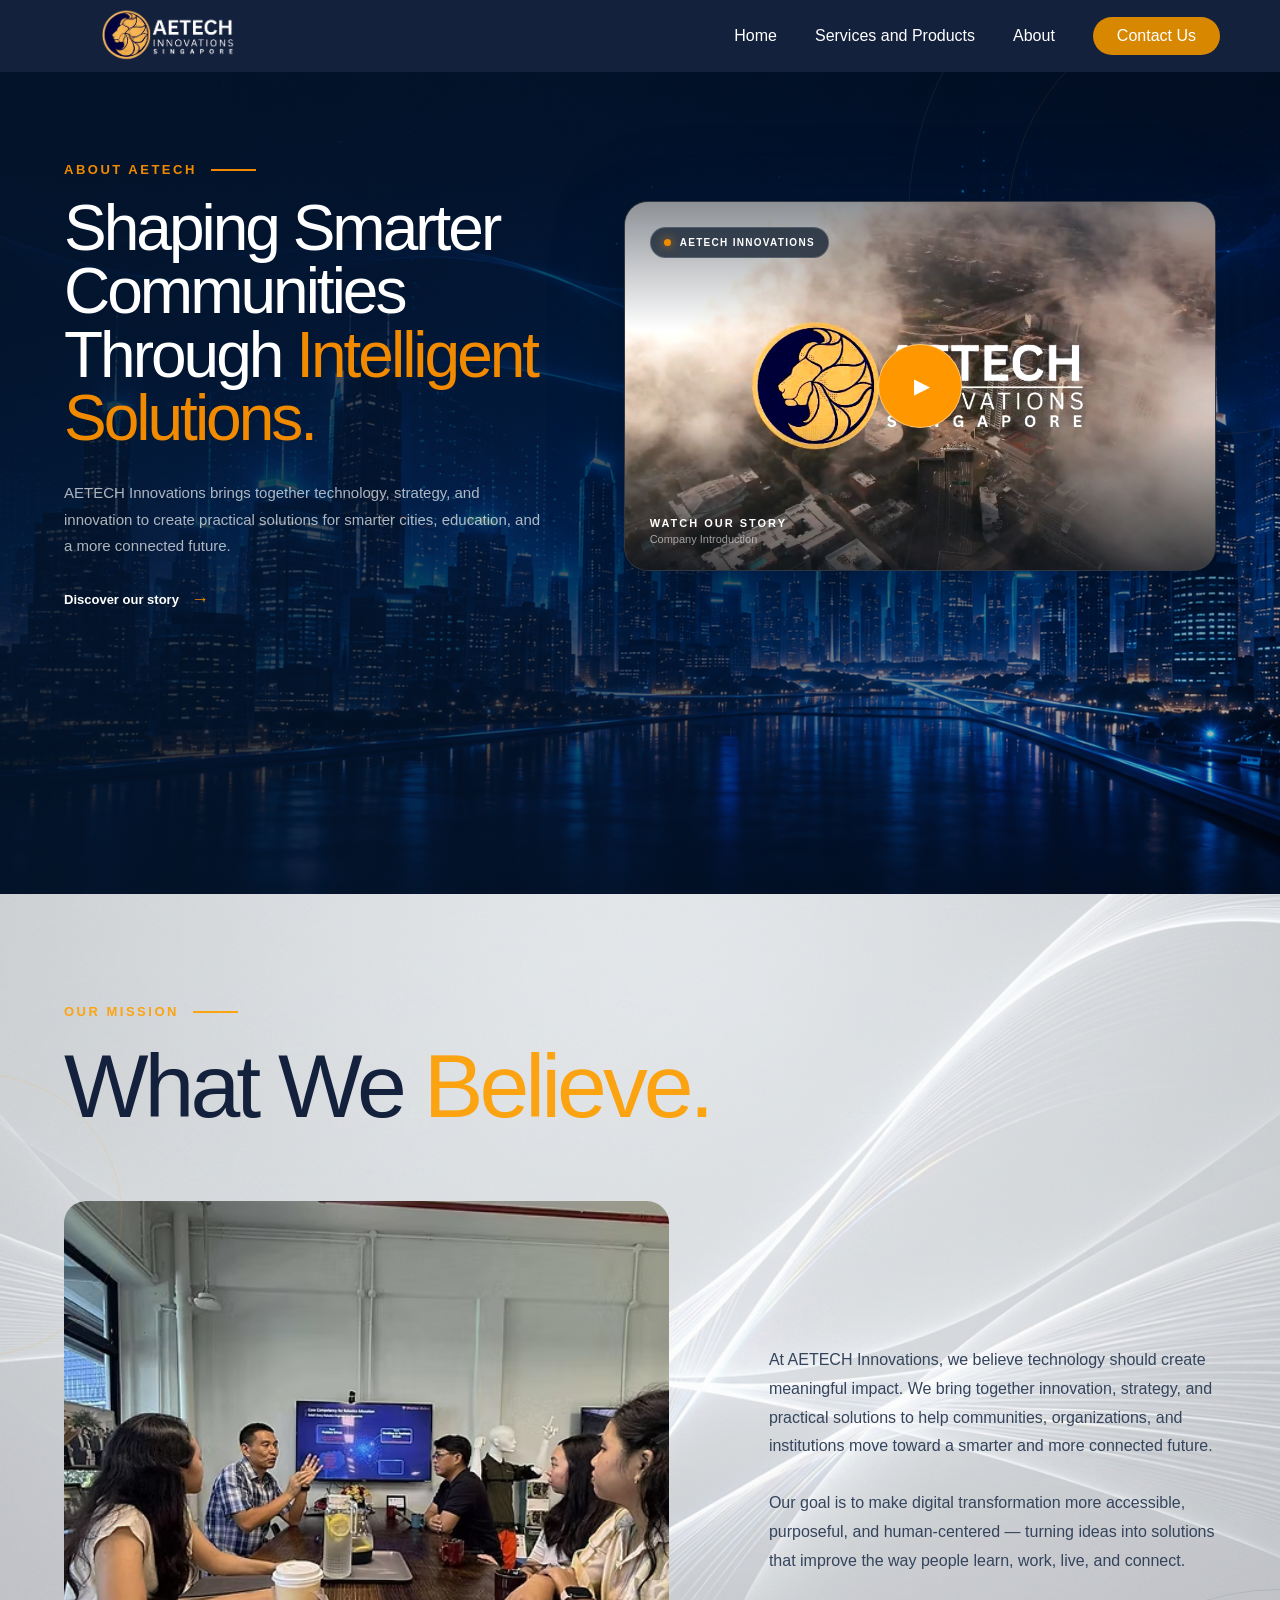
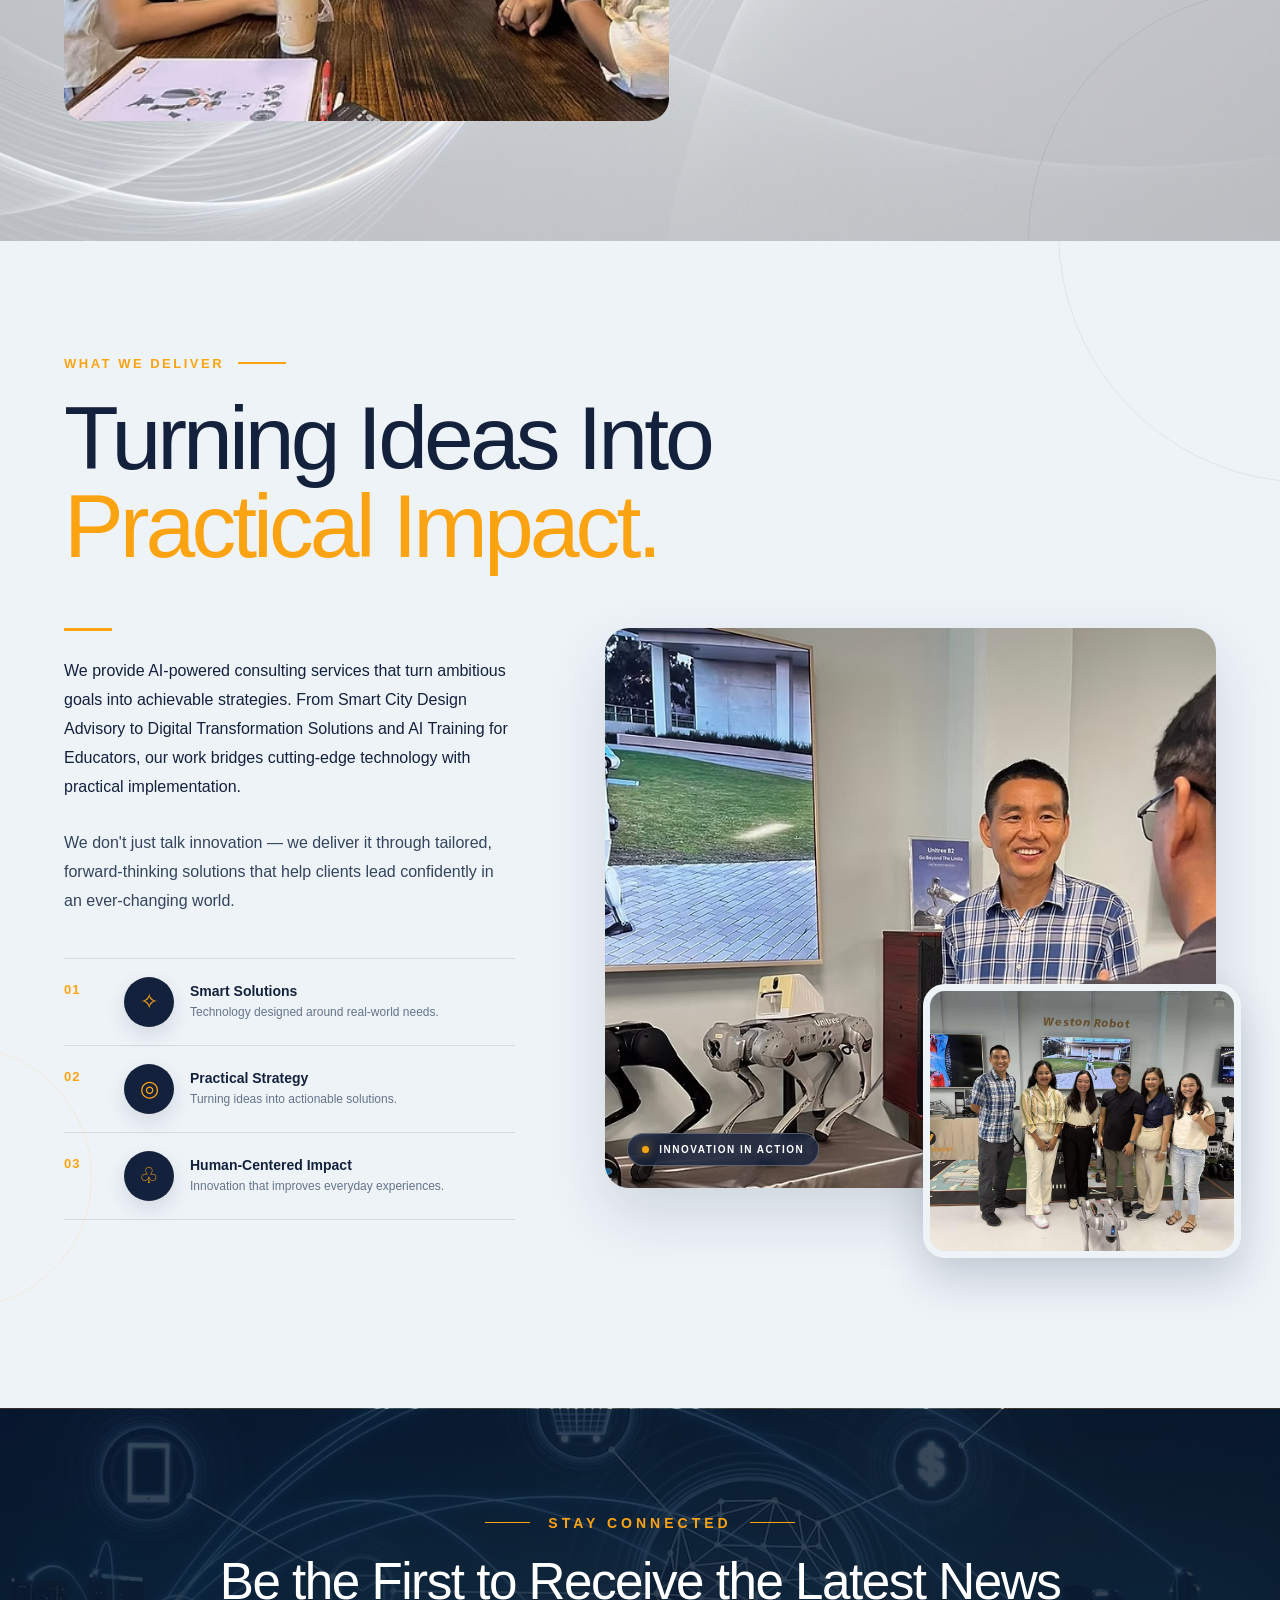
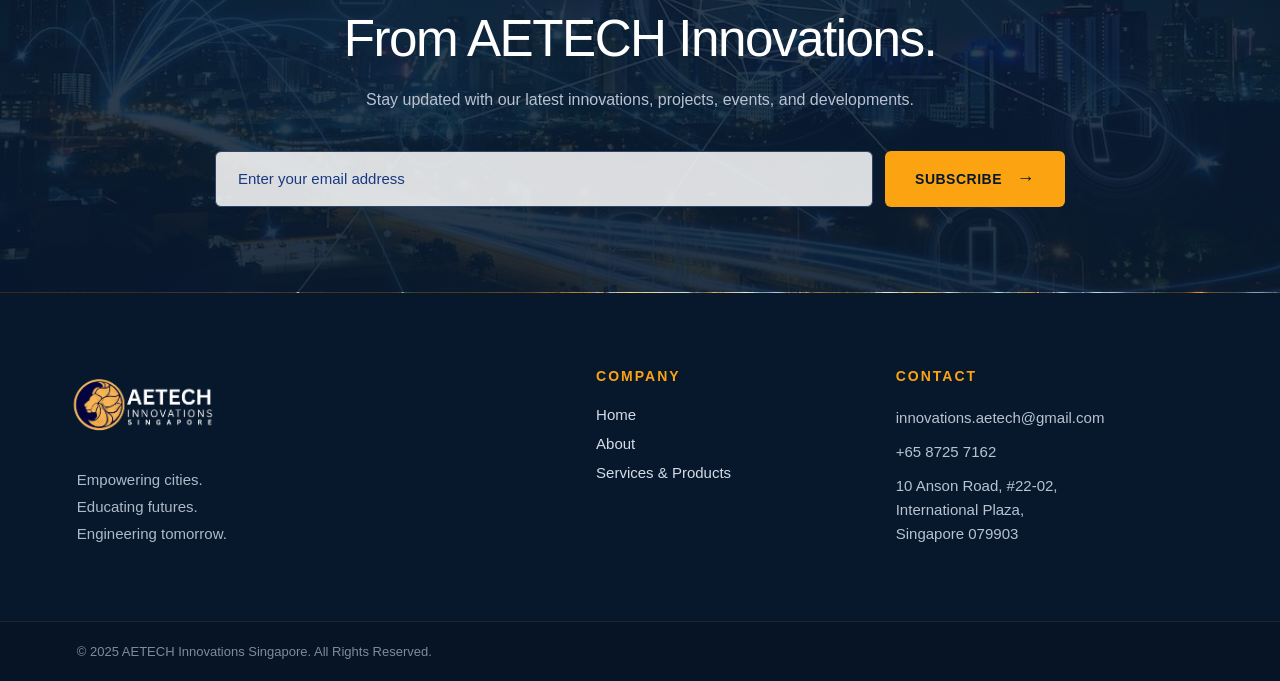
==== pages/about.html @ a575e54c "First commit" ====
<!DOCTYPE html>
<html lang="en">

<head>
    <meta charset="UTF-8">
    <meta name="viewport" content="width=device-width, initial-scale=1.0">

    <title>About | AETECH Innovations Singapore</title>

    <link rel="stylesheet" href="../css/about.css">
</head>

<body>
<!-- =========================================================
         HEADER
    ========================================================== -->

    <header class="site">

        <nav class="nav">

            <!-- LOGO -->
            <a href="../index.html" class="logo">
                <img
                    src="../assets/aetech-logo1.png"
                    alt="AETECH Innovations"
                >
            </a>


            <!-- DESKTOP NAVIGATION -->
            <ul class="nav-links">

                <li>
                    <a href="../index.html">Home</a>
                </li>

                <li>
                    <a href="services-products.html">
                        Services and Products
                    </a>
                </li>

                <li>
                    <a href="about.html">About</a>
                </li>

                <li>
                    <a href="contact.html" class="contact-btn">
                        Contact Us
                    </a>
                </li>

            </ul>


            <!-- MOBILE MENU BUTTON -->
            <button
                class="hamburger"
                type="button"
                aria-label="Open navigation menu"
                aria-expanded="false"
                aria-controls="mobile-menu"
            >
                <span></span>
                <span></span>
                <span></span>
            </button>


            <!-- MOBILE NAVIGATION -->
            <div class="mobile-menu" id="mobile-menu">

                <ul>

                    <li>
                        <a href="../index.html">Home</a>
                    </li>

                    <li>
                        <a href="services-products.html">
                            Services and Products
                        </a>
                    </li>

                    <li>
                        <a href="about.html">About</a>
                    </li>

                    <li>
                        <a
                            href="contact.html"
                            class="mobile-contact-btn"
                        >
                            Contact Us
                        </a>
                    </li>

                </ul>

            </div>

        </nav>

    </header>

    <main>
        <!-- ABOUT HERO -->
        <section class="about-hero">

            <div class="about-hero-container">

                <!-- LEFT: INTRODUCTION -->
                <div class="about-hero-content">

                    <div class="about-hero-label">
                        ABOUT AETECH
                    </div>

                    <h1>
                        Shaping Smarter
                        Communities Through
                        <span>Intelligent Solutions.</span>
                    </h1>

                    <p>
                        AETECH Innovations brings together technology, strategy,
                        and innovation to create practical solutions for smarter
                        cities, education, and a more connected future.
                    </p>

                    <a href="#our-story" class="about-hero-link">
                        Discover our story
                        <span>→</span>
                    </a>

                </div>


                <!-- RIGHT: COMPANY VIDEO -->
                <div class="about-hero-media">

                    <div class="about-video-frame">

                        <video
                            id="aboutCompanyVideo"
                            class="about-company-video"
                            playsinline
                            preload="metadata"
                            poster="../assets/thumbnail.png"
                        >
                            <source
                                src="../assets/aetech-intro.mp4"
                                type="video/mp4"
                            >

                            Your browser does not support the video tag.
                        </video>


                        <!-- VIDEO OVERLAY -->
                        <div class="about-video-overlay">

                            <div class="about-video-tag">
                                <span></span>
                                AETECH INNOVATIONS
                            </div>

                            <button
                                type="button"
                                class="about-video-play"
                                id="aboutVideoPlay"
                                aria-label="Play company introduction video"
                            >
                                <span class="play-icon">▶</span>
                            </button>

                            <div class="about-video-caption">
                                <span>WATCH OUR STORY</span>
                                <small>Company Introduction</small>
                            </div>

                        </div>

                    </div>

                </div>

            </div>

        </section>

        <!-- =====================================================
            OUR MISSION
        ====================================================== -->

        <section class="about-mission" id="our-story">

            <div class="about-mission-container">

                <!-- SECTION LABEL -->
                <div class="about-mission-label">
                    OUR MISSION
                    <span></span>
                </div>

                <!-- MAIN TITLE -->
                <h2>
                    What We
                    <span>Believe.</span>
                </h2>

                <!-- CONTENT -->
                <div class="about-mission-content">

                    <!-- LEFT: IMAGE -->
                    <div class="about-mission-image">
                        <img
                            src="../assets/about-mission.avif"
                            alt="AETECH Innovations team working together"
                        >
                    </div>

                    <!-- RIGHT: TEXT -->
                    <div class="about-mission-text">

                        <p>
                            At AETECH Innovations, we believe technology should
                            create meaningful impact. We bring together innovation,
                            strategy, and practical solutions to help communities,
                            organizations, and institutions move toward a smarter
                            and more connected future.
                        </p>

                        <p>
                            Our goal is to make digital transformation more
                            accessible, purposeful, and human-centered — turning
                            ideas into solutions that improve the way people learn,
                            work, live, and connect.
                        </p>
                    </div>
                </div>
            </div>
        </section>

        <!-- =====================================================
            WHAT WE DELIVER
        ====================================================== -->

        <section class="about-deliver" id="what-we-deliver">

            <div class="about-deliver-container">

                <!-- SECTION LABEL -->
                <div class="about-deliver-label">
                    WHAT WE DELIVER
                    <span></span>
                </div>


                <!-- MAIN TITLE -->
                <h2>
                    Turning Ideas Into
                    <span>Practical Impact.</span>
                </h2>


                <!-- CONTENT -->
                <div class="about-deliver-content">

                    <!-- =========================================
                        LEFT: TEXT
                    ========================================== -->

                    <div class="about-deliver-text">

                        <div class="about-deliver-accent"></div>

                        <p class="about-deliver-intro">
                            We provide AI-powered consulting services that turn
                            ambitious goals into achievable strategies. From Smart
                            City Design Advisory to Digital Transformation Solutions
                            and AI Training for Educators, our work bridges
                            cutting-edge technology with practical implementation.
                        </p>

                        <p>
                            We don't just talk innovation — we deliver it through
                            tailored, forward-thinking solutions that help clients
                            lead confidently in an ever-changing world.
                        </p>


                        <!-- =====================================
                            HIGHLIGHTS
                        ====================================== -->

                        <div class="about-deliver-highlights">

                            <!-- 01 -->
                            <div class="deliver-highlight">

                                <span class="deliver-number">01</span>

                                <div class="deliver-highlight-content">

                                    <div class="deliver-icon">
                                        <span>✧</span>
                                    </div>

                                    <div>
                                        <strong>Smart Solutions</strong>

                                        <small>
                                            Technology designed around
                                            real-world needs.
                                        </small>
                                    </div>

                                </div>

                            </div>


                            <!-- 02 -->
                            <div class="deliver-highlight">

                                <span class="deliver-number">02</span>

                                <div class="deliver-highlight-content">

                                    <div class="deliver-icon">
                                        <span>◎</span>
                                    </div>

                                    <div>
                                        <strong>Practical Strategy</strong>

                                        <small>
                                            Turning ideas into
                                            actionable solutions.
                                        </small>
                                    </div>

                                </div>

                            </div>


                            <!-- 03 -->
                            <div class="deliver-highlight">

                                <span class="deliver-number">03</span>

                                <div class="deliver-highlight-content">

                                    <div class="deliver-icon">
                                        <span>♧</span>
                                    </div>

                                    <div>
                                        <strong>Human-Centered Impact</strong>

                                        <small>
                                            Innovation that improves
                                            everyday experiences.
                                        </small>
                                    </div>

                                </div>

                            </div>

                        </div>

                    </div>


                    <!-- =========================================
                        RIGHT: TWO-IMAGE COMPOSITION
                    ========================================== -->

                    <div class="about-deliver-visual">

                        <!-- MAIN IMAGE -->
                        <div class="about-deliver-image-main">

                            <img
                                src="../assets/about-deliver.avif"
                                alt="AETECH Innovations demonstrating robotics and technology"
                            >

                            <div class="about-deliver-image-label">
                                <span></span>
                                INNOVATION IN ACTION
                            </div>

                        </div>


                        <!-- FLOATING TEAM IMAGE -->
                        <div class="about-deliver-image-secondary">

                            <img
                                src="../assets/about-team.avif"
                                alt="AETECH Innovations team with Weston Robot"
                            >
                        </div>

                    </div>

                </div>

            </div>

        </section>
    </main>
    
    <!-- FOOTER-->
    <footer class="site-footer">

        <!-- NEWSLETTER -->
        <div class="footer-newsletter">

            <div class="footer-newsletter-inner">

                <span class="footer-label">
                    STAY CONNECTED
                </span>

                <h2>
                    Be the First to Receive the Latest News From
                    AETECH Innovations.
                </h2>

                <p>
                    Stay updated with our latest innovations, projects,
                    events, and developments.
                </p>

                <form class="newsletter-form">

                    <input
                        type="email"
                        placeholder="Enter your email address"
                        aria-label="Email address"
                        required
                    >

                    <button type="submit">
                        SUBSCRIBE
                        <span>→</span>
                    </button>

                </form>

            </div>

        </div>


        <!-- FOOTER MAIN -->
        <div class="footer-main">

            <div class="footer-grid">

                <!-- BRAND -->
                <div class="footer-brand">

                    <a href="index.html" class="footer-logo">

                        <img
                            src="../assets/aetech-logo1.png"
                            alt="AETECH Innovations Singapore"
                        >

                    </a>

                    <p>
                        Empowering cities.<br>
                        Educating futures.<br>
                        Engineering tomorrow.
                    </p>

                </div>


                <!-- COMPANY -->
                <div class="footer-column">

                    <h3>COMPANY</h3>

                    <a href="index.html">
                        Home
                    </a>

                    <a href="about.html">
                        About
                    </a>

                    <a href="services-products.html">
                        Services &amp; Products
                    </a>

                </div>


                <!-- CONTACT -->
                <div class="footer-column">

                    <h3>CONTACT</h3>

                    <p>
                        innovations.aetech@gmail.com
                    </p>

                    <p>
                        +65 8725 7162
                    </p>

                    <p>
                        10 Anson Road, #22-02,<br>
                        International Plaza,<br>
                        Singapore 079903
                    </p>

                </div>

            </div>

        </div>


        <!-- COPYRIGHT -->
        <div class="footer-bottom">

            <p>
                © 2025 AETECH Innovations Singapore.
                All Rights Reserved.
            </p>

        </div>

    </footer>
    <script src="../js/about.js"></script>
</body>

</html>
---- css/about.css ----
/* =========================================================
   GLOBAL RESET
========================================================= */

* {
    margin: 0;
    padding: 0;
    box-sizing: border-box;
}

html {
    scroll-behavior: smooth;
}

body {
    font-family: Arial, Helvetica, sans-serif;
    background-color: #061426;
    color: #ffffff;
}


/* =========================================================
   HEADER
========================================================= */

.site {
    position: relative;
    width: 100%;
    background-color: #14213D;
    padding: 0 60px;
    z-index: 1000;
}

.nav {
    position: relative;
    width: 100%;
    min-height: 72px;

    display: flex;
    align-items: center;
    justify-content: space-between;
}


/* =========================================================
   LOGO
========================================================= */

.logo {
    display: flex;
    align-items: center;
    flex-shrink: 0;

    text-decoration: none;
}

.logo img {
    display: block;
    width: auto;
    height: 72px;
}


/* =========================================================
   DESKTOP NAVIGATION
========================================================= */

.nav-links {
    display: flex;
    align-items: center;
    gap: 38px;

    margin: 0;
    padding: 0;

    list-style: none;
}

.nav-links li {
    display: flex;
    align-items: center;
}

.nav-links a {
    position: relative;

    color: #ffffff;
    text-decoration: none;

    font-size: 16px;
    font-weight: 400;

    transition:
        color 0.3s ease,
        opacity 0.3s ease;
}

.nav-links a:not(.contact-btn):hover {
    color: #FCA311;
}


/* =========================================================
   CONTACT BUTTON
========================================================= */

.contact-btn {
    display: inline-flex;
    align-items: center;
    justify-content: center;

    min-width: 110px;
    padding: 10px 24px;

    background-color: #D78800;
    color: #ffffff !important;

    border-radius: 25px;

    font-weight: 500 !important;

    transition:
        background-color 0.3s ease,
        transform 0.3s ease;
}

.contact-btn:hover {
    background-color: #FFA200;
    transform: translateY(-1px);
}


/* =========================================================
   HAMBURGER
========================================================= */

.hamburger {
    display: none;

    position: relative;

    width: 44px;
    height: 44px;

    margin: 0;
    padding: 0;

    border: none;
    background: transparent;

    cursor: pointer;
    flex-shrink: 0;

    z-index: 1100;
}

.hamburger span {
    position: absolute;

    left: 9px;

    width: 26px;
    height: 2px;

    border-radius: 2px;
    background-color: #ffffff;

    transition:
        transform 0.3s ease,
        opacity 0.3s ease,
        top 0.3s ease;
}

.hamburger span:nth-child(1) {
    top: 13px;
}

.hamburger span:nth-child(2) {
    top: 21px;
}

.hamburger span:nth-child(3) {
    top: 29px;
}


/* =========================================================
   HAMBURGER ACTIVE
========================================================= */

.hamburger.active span:nth-child(1) {
    top: 21px;
    transform: rotate(45deg);
}

.hamburger.active span:nth-child(2) {
    opacity: 0;
}

.hamburger.active span:nth-child(3) {
    top: 21px;
    transform: rotate(-45deg);
}


/* =========================================================
   MOBILE MENU
========================================================= */

.mobile-menu {
    display: none;

    position: absolute;
    top: 100%;
    left: 0;
    right: 0;

    width: 100%;

    background-color: #14213D;

    border-top: 1px solid rgba(255, 255, 255, 0.08);

    box-shadow:
        0 15px 30px rgba(0, 0, 0, 0.25);

    z-index: 1000;
}

.mobile-menu.open {
    display: block;
}

.mobile-menu ul {
    width: 100%;

    margin: 0;
    padding: 10px 7% 22px;

    list-style: none;
}

.mobile-menu li {
    width: 100%;

    border-bottom:
        1px solid rgba(255, 255, 255, 0.08);
}

.mobile-menu li:last-child {
    border-bottom: none;
}

.mobile-menu a {
    display: block;
    width: 100%;

    padding: 16px 4px;

    color: #ffffff;
    text-decoration: none;

    font-size: 15px;
}

.mobile-menu a:hover {
    color: #FCA311;
}


/* =========================================================
   MOBILE CONTACT BUTTON
========================================================= */

.mobile-contact-btn {
    margin-top: 14px;
    padding: 13px 20px !important;

    border-radius: 25px;

    background-color: #D78800;

    text-align: center;
    color: #ffffff !important;
}

.mobile-contact-btn:hover {
    background-color: #FFA200;
    color: #ffffff !important;
}


/* =========================================================
   ABOUT HERO
========================================================= */

.about-hero {
    position: relative;

    width: 100%;
    min-height: calc(100vh - 78px);

    background:
        linear-gradient(
            90deg,
            rgba(3, 20, 42, 0.877) 0%,
            rgba(3, 20, 42, 0.711) 45%,
            rgba(3, 20, 42, 0.28) 100%
        ),
        url("../assets/bg5.png") center center / cover no-repeat;

    overflow: hidden;
}


/* =========================================================
   SUBTLE TECHNOLOGY CIRCLES
========================================================= */

.about-hero::before {
    content: "";

    position: absolute;

    width: 650px;
    height: 650px;

    right: -280px;
    top: -180px;

    border: 1px solid rgba(255, 255, 255, 0.06);
    border-radius: 50%;
}

.about-hero::after {
    content: "";

    position: absolute;

    width: 430px;
    height: 430px;

    right: -160px;
    top: -70px;

    border: 1px solid rgba(242, 138, 0, 0.10);
    border-radius: 50%;
}


/* =========================================================
   HERO CONTAINER
========================================================= */

.about-hero-container {
    position: relative;
    z-index: 2;

    width: min(1380px, 90%);

    margin: 0 auto;

    display: grid;
    grid-template-columns: 0.9fr 1.1fr;

    align-items: center;

    gap: 75px;

    padding: 90px 0;
}


/* =========================================================
   HERO CONTENT
========================================================= */

.about-hero-content {
    max-width: 650px;
}


/* =========================================================
   HERO LABEL
========================================================= */

.about-hero-label {
    display: flex;
    align-items: center;
    gap: 14px;

    margin-bottom: 20px;

    color: #F28A00;

    font-size: 13px;
    font-weight: 700;

    letter-spacing: 2.5px;
}

.about-hero-label::after {
    content: "";

    width: 45px;
    height: 2px;

    background-color: #F28A00;
}


/* =========================================================
   HERO TITLE
========================================================= */

.about-hero h1 {
    margin: 0 0 30px;

    color: #ffffff;

    font-size: clamp(48px, 5vw, 78px);
    line-height: 0.99;

    font-weight: 300;

    letter-spacing: -3px;
}

.about-hero h1 span {
    color: #F28A00;
    font-weight: 500;
}


/* =========================================================
   HERO DESCRIPTION
========================================================= */

.about-hero-content p {
    max-width: 570px;

    margin: 0 0 30px;

    color: rgba(255, 255, 255, 0.68);

    font-size: 15px;
    line-height: 1.75;
}


/* =========================================================
   HERO LINK
========================================================= */

.about-hero-link {
    display: inline-flex;
    align-items: center;
    gap: 12px;

    color: #ffffff;

    text-decoration: none;

    font-size: 13px;
    font-weight: 700;

    transition: color 0.25s ease;
}

.about-hero-link span {
    color: #F28A00;

    font-size: 18px;

    transition: transform 0.25s ease;
}

.about-hero-link:hover {
    color: #F28A00;
}

.about-hero-link:hover span {
    transform: translateX(5px);
}


/* =========================================================
   VIDEO
========================================================= */

.about-hero-media {
    position: relative;
    width: 100%;
}

.about-video-frame {
    position: relative;

    width: 100%;

    aspect-ratio: 16 / 10;

    overflow: hidden;

    border: 1px solid rgba(255, 255, 255, 0.18);
    border-radius: 24px;

    background-color: #020B16;

    box-shadow:
        0 30px 70px rgba(0, 0, 0, 0.35),
        0 0 80px rgba(4, 45, 90, 0.18);
}

.about-company-video {
    display: block;

    width: 100%;
    height: 100%;

    object-fit: cover;

    background-color: #020B16;
}


/* =========================================================
   VIDEO OVERLAY
========================================================= */

.about-video-overlay {
    position: absolute;
    inset: 0;

    display: flex;
    flex-direction: column;

    justify-content: space-between;

    padding: 25px;

    background:
        linear-gradient(
            to bottom,
            rgba(2, 11, 22, 0.45),
            transparent 35%,
            transparent 60%,
            rgba(2, 11, 22, 0.65)
        );

    pointer-events: none;
}


/* =========================================================
   VIDEO TAG
========================================================= */

.about-video-tag {
    align-self: flex-start;

    display: inline-flex;
    align-items: center;
    gap: 9px;

    padding: 9px 13px;

    border: 1px solid rgba(255, 255, 255, 0.16);
    border-radius: 30px;

    background: rgba(6, 20, 38, 0.72);

    backdrop-filter: blur(8px);

    color: #ffffff;

    font-size: 10px;
    font-weight: 700;

    letter-spacing: 1.3px;
}

.about-video-tag span {
    width: 7px;
    height: 7px;

    border-radius: 50%;

    background-color: #F28A00;

    box-shadow:
        0 0 10px rgba(242, 138, 0, 0.8);
}


/* =========================================================
   PLAY BUTTON
========================================================= */

.about-video-play {
    pointer-events: auto;

    position: absolute;

    top: 50%;
    left: 50%;

    transform: translate(-50%, -50%);

    width: 84px;
    height: 84px;

    display: flex;
    align-items: center;
    justify-content: center;

    border: 1px solid rgba(255, 255, 255, 0.45);
    border-radius: 50%;

    background-color: #FF9800;
    color: #ffffff;

    cursor: pointer;

    transition:
        transform 0.25s ease,
        background-color 0.25s ease;
}

.about-video-play:hover {
    background-color: #FFAD2F;

    transform:
        translate(-50%, -50%)
        scale(1.06);
}

.play-icon {
    margin-left: 4px;
    font-size: 21px;
}


/* =========================================================
   VIDEO CAPTION
========================================================= */

.about-video-caption {
    align-self: flex-start;

    display: flex;
    flex-direction: column;

    gap: 4px;
}

.about-video-caption span {
    color: #ffffff;

    font-size: 11px;
    font-weight: 700;

    letter-spacing: 2px;
}

.about-video-caption small {
    color: rgba(255, 255, 255, 0.58);

    font-size: 11px;
}


/* =========================================================
   VIDEO PLAYING STATE
========================================================= */

.about-video-frame.is-playing .about-video-overlay {
    background: transparent;
}

.about-video-frame.is-playing .about-video-play {
    opacity: 0;

    transition: opacity 0.3s ease;
}

.about-video-frame.is-playing:hover .about-video-play {
    opacity: 1;
}


/* =========================================================
   OUR MISSION
========================================================= */

.about-mission {
    position: relative;

    width: 100%;

    background:
        linear-gradient(
            rgba(245, 247, 250, 0.15),
            rgba(245, 247, 250, 0.15)
        ),
        url("../assets/bg7.jpg") center / cover no-repeat;

    color: #14213D;

    overflow: hidden;
}


/* =========================================================
   MISSION CONTAINER
========================================================= */

.about-mission-container {
    width: min(1380px, 90%);

    margin: 0 auto;

    padding: 110px 0 120px;
}


/* =========================================================
   MISSION LABEL
========================================================= */

.about-mission-label {
    display: flex;
    align-items: center;
    gap: 14px;

    margin-bottom: 24px;

    color: #FCA311;

    font-size: 13px;
    font-weight: 700;

    letter-spacing: 2.5px;
}

.about-mission-label span {
    display: block;

    width: 45px;
    height: 2px;

    background-color: #FCA311;
}


/* =========================================================
   MISSION TITLE
========================================================= */

.about-mission h2 {
    max-width: 850px;

    margin: 0 0 70px;

    color: #14213D;

    font-size: clamp(55px, 7vw, 92px);
    line-height: 0.98;

    font-weight: 300;

    letter-spacing: -4px;
}

.about-mission h2 span {
    color: #FCA311;
    font-weight: 500;
}


/* =========================================================
   MISSION CONTENT
========================================================= */

.about-mission-content {
    display: grid;

    grid-template-columns: 1.15fr 0.85fr;

    align-items: center;

    gap: 100px;
}


/* =========================================================
   MISSION IMAGE
========================================================= */

.about-mission-image {
    width: 100%;

    overflow: hidden;

    border-radius: 22px;

    background-color: #E8EDF2;
}

.about-mission-image img {
    display: block;

    width: 100%;
    height: 520px;

    object-fit: cover;

    transition: transform 0.6s ease;
}

.about-mission-image:hover img {
    transform: scale(1.03);
}


/* =========================================================
   MISSION TEXT
========================================================= */

.about-mission-text {
    max-width: 540px;
}

.about-mission-text p {
    margin: 0 0 28px;

    color: #34445C;

    font-size: 16px;
    line-height: 1.8;
}

.about-mission-text p:last-child {
    margin-bottom: 0;
}


/* =========================================================
   MISSION DECORATIVE CIRCLES
========================================================= */

.about-mission::before {
    content: "";

    position: absolute;

    width: 500px;
    height: 500px;

    right: -250px;
    bottom: -250px;

    border: 1px solid rgba(20, 33, 61, 0.08);
    border-radius: 50%;

    pointer-events: none;
}

.about-mission::after {
    content: "";

    position: absolute;

    width: 280px;
    height: 280px;

    left: -160px;
    top: 180px;

    border: 1px solid rgba(252, 163, 17, 0.15);
    border-radius: 50%;

    pointer-events: none;
}


/* =========================================================
   WHAT WE DELIVER
========================================================= */

.about-deliver {
    position: relative;

    width: 100%;

    background-color: #EEF3F8;
    color: #14213D;

    overflow: hidden;
}


/* =========================================================
   DELIVER CONTAINER
========================================================= */

.about-deliver-container {
    position: relative;
    z-index: 2;

    width: min(1380px, 90%);

    margin: 0 auto;

    padding: 115px 0 150px;
}


/* =========================================================
   DELIVER LABEL
========================================================= */

.about-deliver-label {
    display: flex;
    align-items: center;
    gap: 14px;

    margin-bottom: 24px;

    color: #FCA311;

    font-size: 13px;
    font-weight: 700;

    letter-spacing: 2.5px;
}

.about-deliver-label span {
    display: block;

    width: 48px;
    height: 2px;

    background-color: #FCA311;
}


/* =========================================================
   DELIVER TITLE
========================================================= */

.about-deliver h2 {
    max-width: 950px;

    margin: 0 0 58px;

    color: #14213D;

    font-size: clamp(58px, 7vw, 94px);
    line-height: 0.98;

    font-weight: 300;

    letter-spacing: -4px;
}

.about-deliver h2 span {
    display: inline;

    color: #FCA311;
    font-weight: 500;
}


/* =========================================================
   DELIVER CONTENT
========================================================= */

.about-deliver-content {
    display: grid;

    grid-template-columns: 0.85fr 1.15fr;

    align-items: start;

    gap: 90px;
}


/* =========================================================
   DELIVER TEXT
========================================================= */

.about-deliver-text {
    max-width: 550px;
}


/* =========================================================
   DELIVER ACCENT
========================================================= */

.about-deliver-accent {
    width: 48px;
    height: 3px;

    margin-bottom: 26px;

    background-color: #FCA311;
}


/* =========================================================
   DELIVER PARAGRAPHS
========================================================= */

.about-deliver-text p {
    margin: 0 0 28px;

    color: #34445C;

    font-size: 16px;
    line-height: 1.8;
}

.about-deliver-intro {
    color: #14213D !important;
    font-weight: 500;
}

.about-deliver-text p:last-of-type {
    margin-bottom: 42px;
}


/* =========================================================
   DELIVER HIGHLIGHTS
========================================================= */

.about-deliver-highlights {
    display: flex;
    flex-direction: column;

    width: 100%;
}

.deliver-highlight {
    display: grid;

    grid-template-columns: 45px 1fr;

    gap: 15px;

    padding: 18px 0;

    border-top:
        1px solid rgba(20, 33, 61, 0.12);
}

.deliver-highlight:last-child {
    border-bottom:
        1px solid rgba(20, 33, 61, 0.12);
}


/* =========================================================
   DELIVER NUMBER
========================================================= */

.deliver-number {
    padding-top: 5px;

    color: #FCA311;

    font-size: 13px;
    font-weight: 700;

    letter-spacing: 1px;
}


/* =========================================================
   HIGHLIGHT CONTENT
========================================================= */

.deliver-highlight-content {
    display: flex;
    align-items: center;

    gap: 16px;
}


/* =========================================================
   DELIVER ICON
========================================================= */

.deliver-icon {
    flex-shrink: 0;

    width: 50px;
    height: 50px;

    display: flex;
    align-items: center;
    justify-content: center;

    border-radius: 50%;

    background-color: #14213D;
    color: #ffffff;

    font-size: 22px;

    box-shadow:
        0 8px 20px rgba(20, 33, 61, 0.12);
}

.deliver-icon span {
    color: #FCA311;
}


/* =========================================================
   HIGHLIGHT TITLE
========================================================= */

.deliver-highlight strong {
    display: block;

    margin-bottom: 4px;

    color: #14213D;

    font-size: 14px;
    font-weight: 700;
}


/* =========================================================
   HIGHLIGHT DESCRIPTION
========================================================= */

.deliver-highlight small {
    display: block;

    color: #64748B;

    font-size: 12px;
    line-height: 1.5;
}


/* =========================================================
   DELIVER VISUAL
========================================================= */

.about-deliver-visual {
    position: relative;

    width: 100%;
    min-height: 620px;

    padding-bottom: 70px;
}


/* =========================================================
   MAIN DELIVER IMAGE
========================================================= */

.about-deliver-image-main {
    position: relative;

    width: 100%;

    overflow: hidden;

    border-radius: 24px;

    background-color: #DCE4EC;

    box-shadow:
        0 25px 60px rgba(20, 33, 61, 0.14);
}

.about-deliver-image-main img {
    display: block;

    width: 100%;
    height: 560px;

    object-fit: cover;

    transition: transform 0.6s ease;
}

.about-deliver-image-main:hover img {
    transform: scale(1.025);
}


/* =========================================================
   MAIN IMAGE LABEL
========================================================= */

.about-deliver-image-label {
    position: absolute;

    left: 22px;
    bottom: 22px;

    display: flex;
    align-items: center;

    gap: 10px;

    padding: 10px 14px;

    border: 1px solid rgba(255, 255, 255, 0.25);
    border-radius: 30px;

    background: rgba(20, 33, 61, 0.78);

    backdrop-filter: blur(8px);

    color: #ffffff;

    font-size: 10px;
    font-weight: 700;

    letter-spacing: 1.5px;
}

.about-deliver-image-label span {
    width: 7px;
    height: 7px;

    border-radius: 50%;

    background-color: #FCA311;

    box-shadow:
        0 0 10px rgba(252, 163, 17, 0.75);
}


/* =========================================================
   SECONDARY TEAM IMAGE
========================================================= */

.about-deliver-image-secondary {
    position: absolute;

    right: -25px;
    bottom: 0;

    width: 52%;

    overflow: hidden;

    border: 7px solid #EEF3F8;
    border-radius: 22px;

    background-color: #DCE4EC;

    box-shadow:
        0 20px 45px rgba(20, 33, 61, 0.20);

    z-index: 3;
}

.about-deliver-image-secondary img {
    display: block;

    width: 100%;
    height: 260px;

    object-fit: cover;

    transition: transform 0.5s ease;
}

.about-deliver-image-secondary:hover img {
    transform: scale(1.04);
}


/* =========================================================
   SECONDARY IMAGE LABEL
========================================================= */

.deliver-secondary-label {
    position: absolute;

    left: 15px;
    bottom: 15px;

    padding: 8px 12px;

    border-radius: 20px;

    background: rgba(20, 33, 61, 0.80);

    color: #ffffff;

    font-size: 9px;
    font-weight: 700;

    letter-spacing: 1.5px;
}


/* =========================================================
   DELIVER DECORATIVE CIRCLES
========================================================= */

.about-deliver::before {
    content: "";

    position: absolute;

    width: 500px;
    height: 500px;

    right: -280px;
    top: -260px;

    border: 1px solid rgba(20, 33, 61, 0.07);
    border-radius: 50%;

    pointer-events: none;
}

.about-deliver::after {
    content: "";

    position: absolute;

    width: 260px;
    height: 260px;

    left: -170px;
    bottom: 100px;

    border: 1px solid rgba(252, 163, 17, 0.12);
    border-radius: 50%;

    pointer-events: none;
}


/* =========================================================
   FOOTER
========================================================= */

.site-footer {
    position: relative;

    overflow: hidden;

    background-color: #07182D;
    background-image: url("../assets/bg.jpg");
    background-size: cover;
    background-position: center;
    background-repeat: no-repeat;

    color: #ffffff;
}


/* =========================================================
   FOOTER NEWSLETTER
========================================================= */

.footer-newsletter {
    position: relative;

    padding: 100px 6% 85px;

    background-image:
        linear-gradient(
            rgba(7, 24, 45, 0.78),
            rgba(7, 24, 45, 0.88)
        ),
        url("../assets/bg.jpg");

    background-size: cover;
    background-position: center;
    background-repeat: no-repeat;

    border-top:
        1px solid rgba(252, 163, 17, 0.18);

    border-bottom:
        1px solid rgba(252, 163, 17, 0.18);
}

.footer-newsletter-inner {
    position: relative;
    z-index: 1;

    max-width: 1100px;

    margin: 0 auto;

    text-align: center;
}


/* =========================================================
   FOOTER LABEL
========================================================= */

.footer-label {
    display: inline-flex;
    align-items: center;

    gap: 18px;

    margin-bottom: 22px;

    color: #FCA311;

    font-size: 14px;
    font-weight: 600;

    letter-spacing: 4px;
}

.footer-label::before,
.footer-label::after {
    content: "";

    width: 45px;
    height: 1px;

    background-color: #FCA311;
}


/* =========================================================
   FOOTER NEWSLETTER TITLE
========================================================= */

.footer-newsletter h2 {
    max-width: 950px;

    margin: 0 auto 18px;

    font-size: clamp(32px, 4vw, 52px);
    line-height: 1.12;

    font-weight: 300;

    letter-spacing: -1.5px;
}

.footer-newsletter p {
    max-width: 650px;

    margin: 0 auto 38px;

    color: #B8C2D1;

    font-size: 16px;
    line-height: 1.7;
}


/* =========================================================
   NEWSLETTER FORM
========================================================= */

.newsletter-form {
    max-width: 850px;

    margin: 0 auto;

    display: flex;

    gap: 12px;
}

.newsletter-form input {
    flex: 1;

    min-width: 0;
    height: 56px;

    padding: 0 22px;

    border: 1px solid #304566;
    border-radius: 6px;

    outline: none;

    background-color: #FFFFFFD8;
    color: #002374;

    font-family: inherit;
    font-size: 15px;

    transition:
        border-color 0.3s ease,
        box-shadow 0.3s ease;
}

.newsletter-form input::placeholder {
    color: #002374E2;
}

.newsletter-form input:focus {
    border-color: #4A80FF;

    box-shadow:
        0 0 0 2px rgba(252, 163, 17, 0.1);
}

.newsletter-form button {
    height: 56px;

    min-width: 180px;

    padding: 0 28px;

    border: none;
    border-radius: 6px;

    background-color: #FCA311;
    color: #07182D;

    font-family: inherit;

    font-size: 14px;
    font-weight: 700;

    letter-spacing: 0.5px;

    cursor: pointer;

    transition:
        background-color 0.3s ease,
        transform 0.3s ease;
}

.newsletter-form button span {
    margin-left: 10px;

    font-size: 18px;
}

.newsletter-form button:hover {
    background-color: #FFB52E;

    transform: translateY(-2px);
}


/* =========================================================
   FOOTER MAIN
========================================================= */

.footer-main {
    padding: 75px 6% 65px;

    background-color: #07182D;
}

.footer-grid {
    max-width: 1200px;

    margin: 0 auto;

    display: grid;

    grid-template-columns: 2fr 1fr 1.4fr;

    gap: 80px;
}


/* =========================================================
   FOOTER BRAND
========================================================= */

.footer-brand {
    display: flex;
    flex-direction: column;
    align-items: flex-start;
}

.footer-logo {
    display: block;

    margin: 0 0 22px;
}

.footer-logo img {
    display: block;

    width: 220px;
    height: auto;

    transform: translateX(-48px);
}

.footer-brand p {
    margin: 0;
    padding: 0;

    color: #AEB9C8;

    font-size: 15px;
    line-height: 1.8;
}


/* =========================================================
   FOOTER COLUMNS
========================================================= */

.footer-column {
    display: flex;
    flex-direction: column;
    align-items: flex-start;
}

.footer-column h3 {
    margin: 0 0 22px;

    color: #FCA311;

    font-size: 14px;
    font-weight: 600;

    letter-spacing: 2px;
}

.footer-column a {
    margin-bottom: 12px;

    color: #D5DCE6;

    text-decoration: none;

    font-size: 15px;

    transition:
        color 0.3s ease,
        transform 0.3s ease;
}

.footer-column a:hover {
    color: #FCA311;

    transform: translateX(3px);
}

.footer-column p {
    margin: 0 0 10px;

    color: #B8C2D1;

    font-size: 15px;
    line-height: 1.6;
}


/* =========================================================
   FOOTER BOTTOM
========================================================= */

.footer-bottom {
    padding: 22px 6%;

    border-top:
        1px solid rgba(255, 255, 255, 0.08);

    background-color: #061426;
}

.footer-bottom p {
    max-width: 1200px;

    margin: 0 auto;

    color: #7F8B9C;

    font-size: 13px;

    text-align: left;
}


/* =========================================================
   TABLET — HEADER
========================================================= */

@media (max-width: 1100px) {

    .site {
        padding: 0;
    }

    .nav {
        min-height: 72px;

        padding: 0 20px;

        flex-direction: row;
        align-items: center;
        justify-content: space-between;
    }

    .logo {
        justify-content: flex-start;
    }

    .logo img {
        height: 42px;
    }

    .nav-links {
        display: none;
    }

    .hamburger {
        display: block;
    }
}


/* =========================================================
   TABLET — HERO
========================================================= */

@media (max-width: 1000px) {

    .about-hero-container {
        grid-template-columns: 1fr;

        gap: 50px;

        padding: 80px 0;
    }

    .about-hero-content {
        max-width: 800px;
    }

    .about-hero h1 {
        max-width: 800px;
    }

    .about-hero-media {
        max-width: 850px;
    }
}


/* =========================================================
   TABLET — MISSION
========================================================= */

@media (max-width: 1000px) {

    .about-mission-container {
        padding: 90px 0 100px;
    }

    .about-mission h2 {
        margin-bottom: 55px;
    }

    .about-mission-content {
        grid-template-columns: 1fr;

        gap: 55px;
    }

    .about-mission-image {
        max-width: 850px;
    }

    .about-mission-image img {
        height: 480px;
    }

    .about-mission-text {
        max-width: 750px;
    }
}


/* =========================================================
   TABLET — DELIVER
========================================================= */

@media (max-width: 1000px) {

    .about-deliver-container {
        padding: 90px 0 100px;
    }

    .about-deliver h2 {
        margin-bottom: 55px;
    }

    .about-deliver-content {
        grid-template-columns: 1fr;

        gap: 70px;
    }

    .about-deliver-text {
        max-width: 800px;
    }

    .about-deliver-visual {
        max-width: 850px;

        min-height: 580px;
    }

    .about-deliver-image-main img {
        height: 500px;
    }

    .about-deliver-image-secondary {
        width: 48%;
    }

    .about-deliver-image-secondary img {
        height: 240px;
    }
}


/* =========================================================
   TABLET — FOOTER
========================================================= */

@media (max-width: 900px) {

    .footer-grid {
        grid-template-columns: 1.5fr 1fr 1fr;

        gap: 40px;
    }

    .footer-newsletter {
        padding: 80px 6%;
    }

    .footer-main {
        padding: 60px 6%;
    }
}


/* =========================================================
   MOBILE — HEADER
========================================================= */

@media (max-width: 650px) {

    .site {
        padding: 0;
    }

    .nav {
        min-height: 58px;

        padding: 0 16px;

        flex-direction: row;
        align-items: center;
        justify-content: space-between;

        gap: 0;
    }

    .logo {
        display: flex;
        align-items: center;

        justify-content: flex-start;
    }

    .logo img {
        height: 42px;
    }

    .hamburger {
        display: block;

        width: 42px;
        height: 42px;
    }

    .hamburger span {
        left: 8px;

        width: 25px;
    }

    .nav-links {
        display: none;
    }
}


/* =========================================================
   MOBILE — HERO
========================================================= */

@media (max-width: 650px) {

    .about-hero {
        min-height: auto;
    }

    .about-hero-container {
        width: 88%;

        gap: 40px;

        padding: 65px 0 75px;
    }

    .about-hero-label {
        font-size: 11px;

        letter-spacing: 2px;
    }

    .about-hero h1 {
        margin-bottom: 24px;

        font-size: clamp(43px, 12vw, 58px);
        line-height: 1.02;

        letter-spacing: -1.5px;
    }

    .about-hero-content p {
        font-size: 14px;

        line-height: 1.7;
    }

    .about-video-frame {
        aspect-ratio: 4 / 3;

        border-radius: 18px;
    }

    .about-video-overlay {
        padding: 18px;
    }

    .about-video-play {
        width: 62px;
        height: 62px;
    }

    .play-icon {
        font-size: 17px;
    }
}


/* =========================================================
   MOBILE — MISSION
========================================================= */

@media (max-width: 650px) {

    .about-mission-container {
        width: 88%;

        padding: 70px 0 80px;
    }

    .about-mission-label {
        font-size: 11px;

        letter-spacing: 2px;
    }

    .about-mission h2 {
        margin-bottom: 40px;

        font-size: clamp(46px, 13vw, 62px);
        line-height: 1;

        letter-spacing: -2px;
    }

    .about-mission-content {
        gap: 35px;
    }

    .about-mission-image {
        border-radius: 17px;
    }

    .about-mission-image img {
        height: 320px;
    }

    .about-mission-text p {
        margin-bottom: 22px;

        font-size: 14px;
        line-height: 1.75;
    }
}


/* =========================================================
   MOBILE — DELIVER
========================================================= */

@media (max-width: 650px) {

    .about-deliver-container {
        width: 88%;

        padding: 70px 0 100px;
    }

    .about-deliver-label {
        font-size: 11px;

        letter-spacing: 2px;
    }

    .about-deliver h2 {
        margin-bottom: 40px;

        font-size: clamp(46px, 13vw, 62px);
        line-height: 1;

        letter-spacing: -2px;
    }

    .about-deliver-content {
        gap: 50px;
    }

    .about-deliver-text {
        max-width: 100%;
    }

    .about-deliver-text p {
        margin-bottom: 22px;

        font-size: 14px;
        line-height: 1.75;
    }

    .about-deliver-text p:last-of-type {
        margin-bottom: 32px;
    }

    .about-deliver-accent {
        width: 35px;
        height: 2px;

        margin-bottom: 20px;
    }

    .deliver-highlight {
        grid-template-columns: 35px 1fr;

        gap: 8px;

        padding: 15px 0;
    }

    .deliver-highlight-content {
        gap: 12px;
    }

    .deliver-icon {
        width: 42px;
        height: 42px;

        font-size: 18px;
    }

    .deliver-highlight strong {
        font-size: 13px;
    }

    .deliver-highlight small {
        font-size: 11px;
    }

    .about-deliver-visual {
        min-height: 430px;

        padding-bottom: 50px;
    }

    .about-deliver-image-main {
        border-radius: 18px;
    }

    .about-deliver-image-main img {
        height: 360px;
    }

    .about-deliver-image-label {
        left: 15px;
        bottom: 15px;

        padding: 8px 11px;

        font-size: 9px;
    }

    .about-deliver-image-secondary {
        right: -5px;
        bottom: 0;

        width: 62%;

        border-width: 5px;
        border-radius: 16px;
    }

    .about-deliver-image-secondary img {
        height: 170px;
    }

    .deliver-secondary-label {
        left: 10px;
        bottom: 10px;

        padding: 6px 9px;

        font-size: 8px;
    }
}


/* =========================================================
   MOBILE — FOOTER
========================================================= */

@media (max-width: 650px) {

    .footer-newsletter {
        padding: 65px 6%;
    }

    .footer-newsletter h2 {
        font-size: 32px;
    }

    .footer-label {
        font-size: 12px;

        letter-spacing: 3px;

        gap: 10px;
    }

    .footer-label::before,
    .footer-label::after {
        width: 25px;
    }

    .newsletter-form {
        flex-direction: column;
    }

    .newsletter-form input,
    .newsletter-form button {
        width: 100%;
    }

    .footer-main {
        padding: 55px 6%;
    }

    .footer-grid {
        grid-template-columns: 1fr;

        gap: 45px;
    }

    .footer-logo img {
        width: 200px;
    }

    .footer-bottom p {
        text-align: center;
    }
}
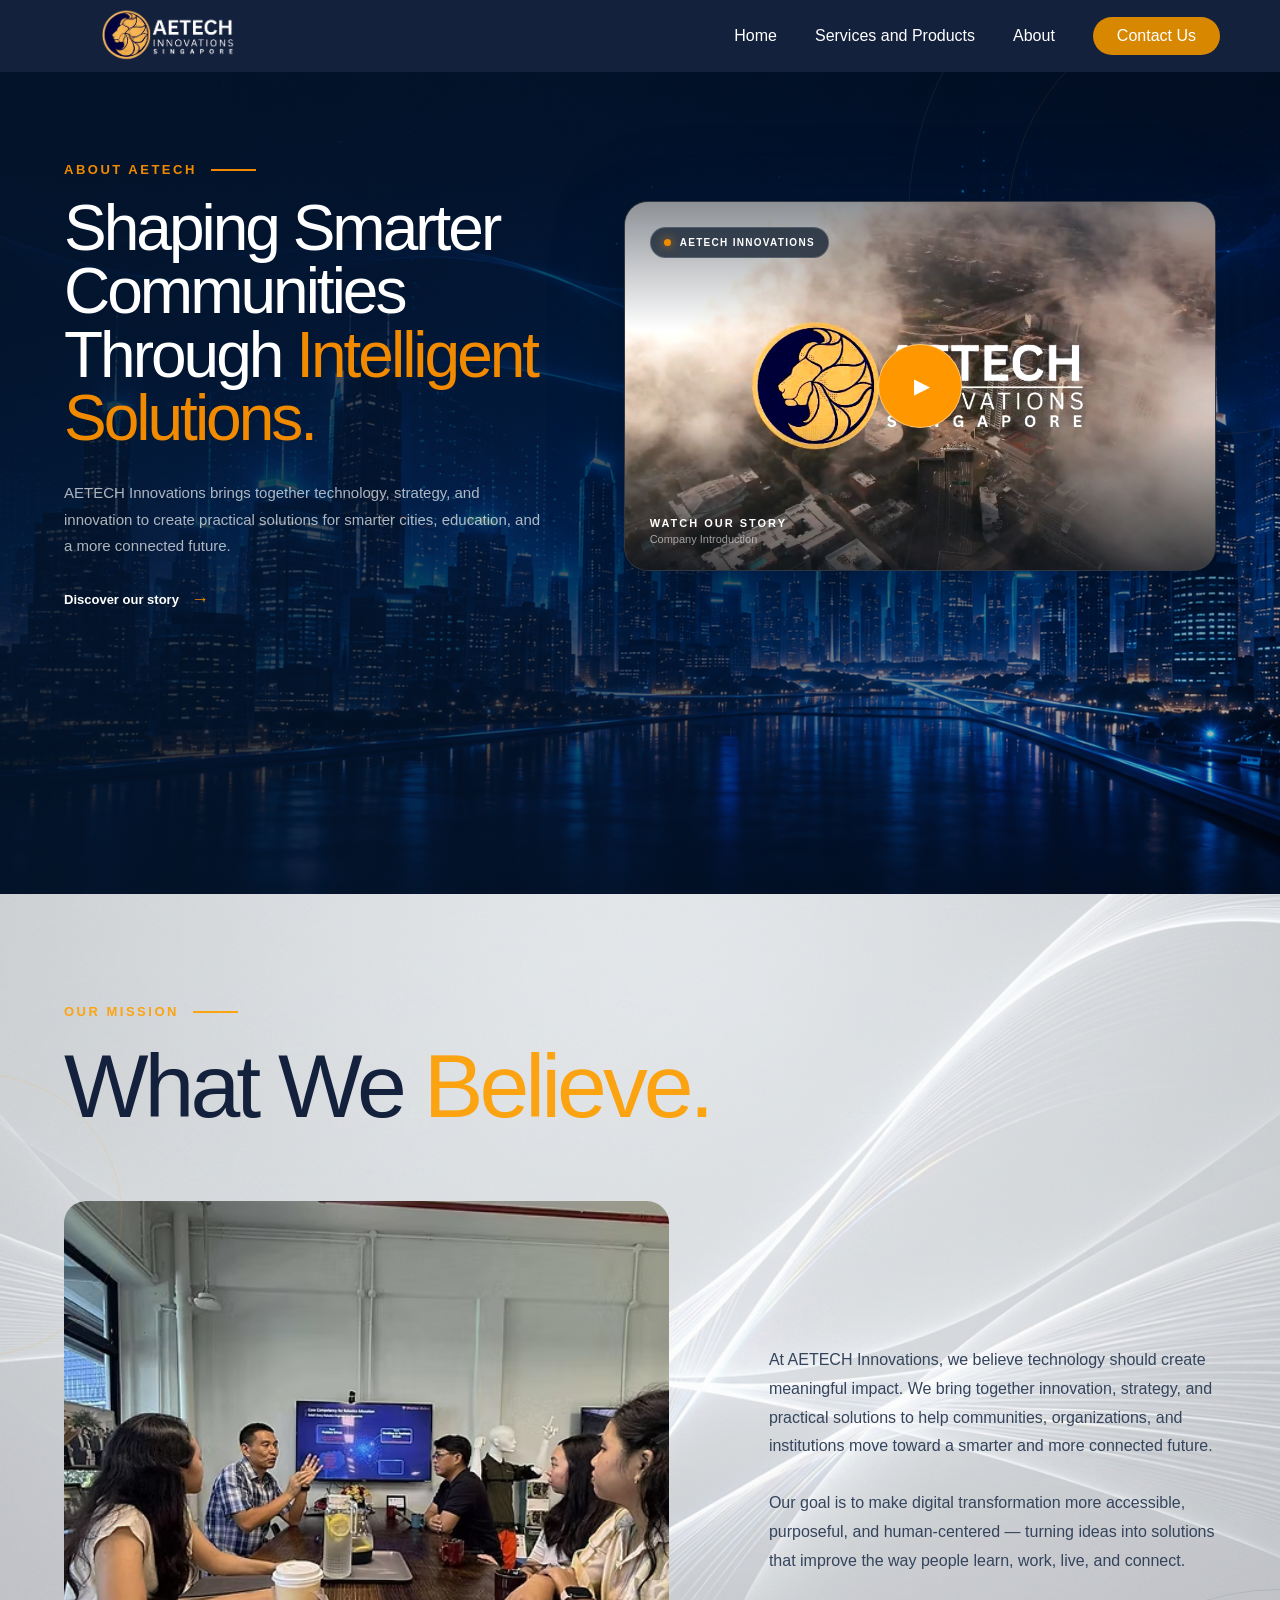
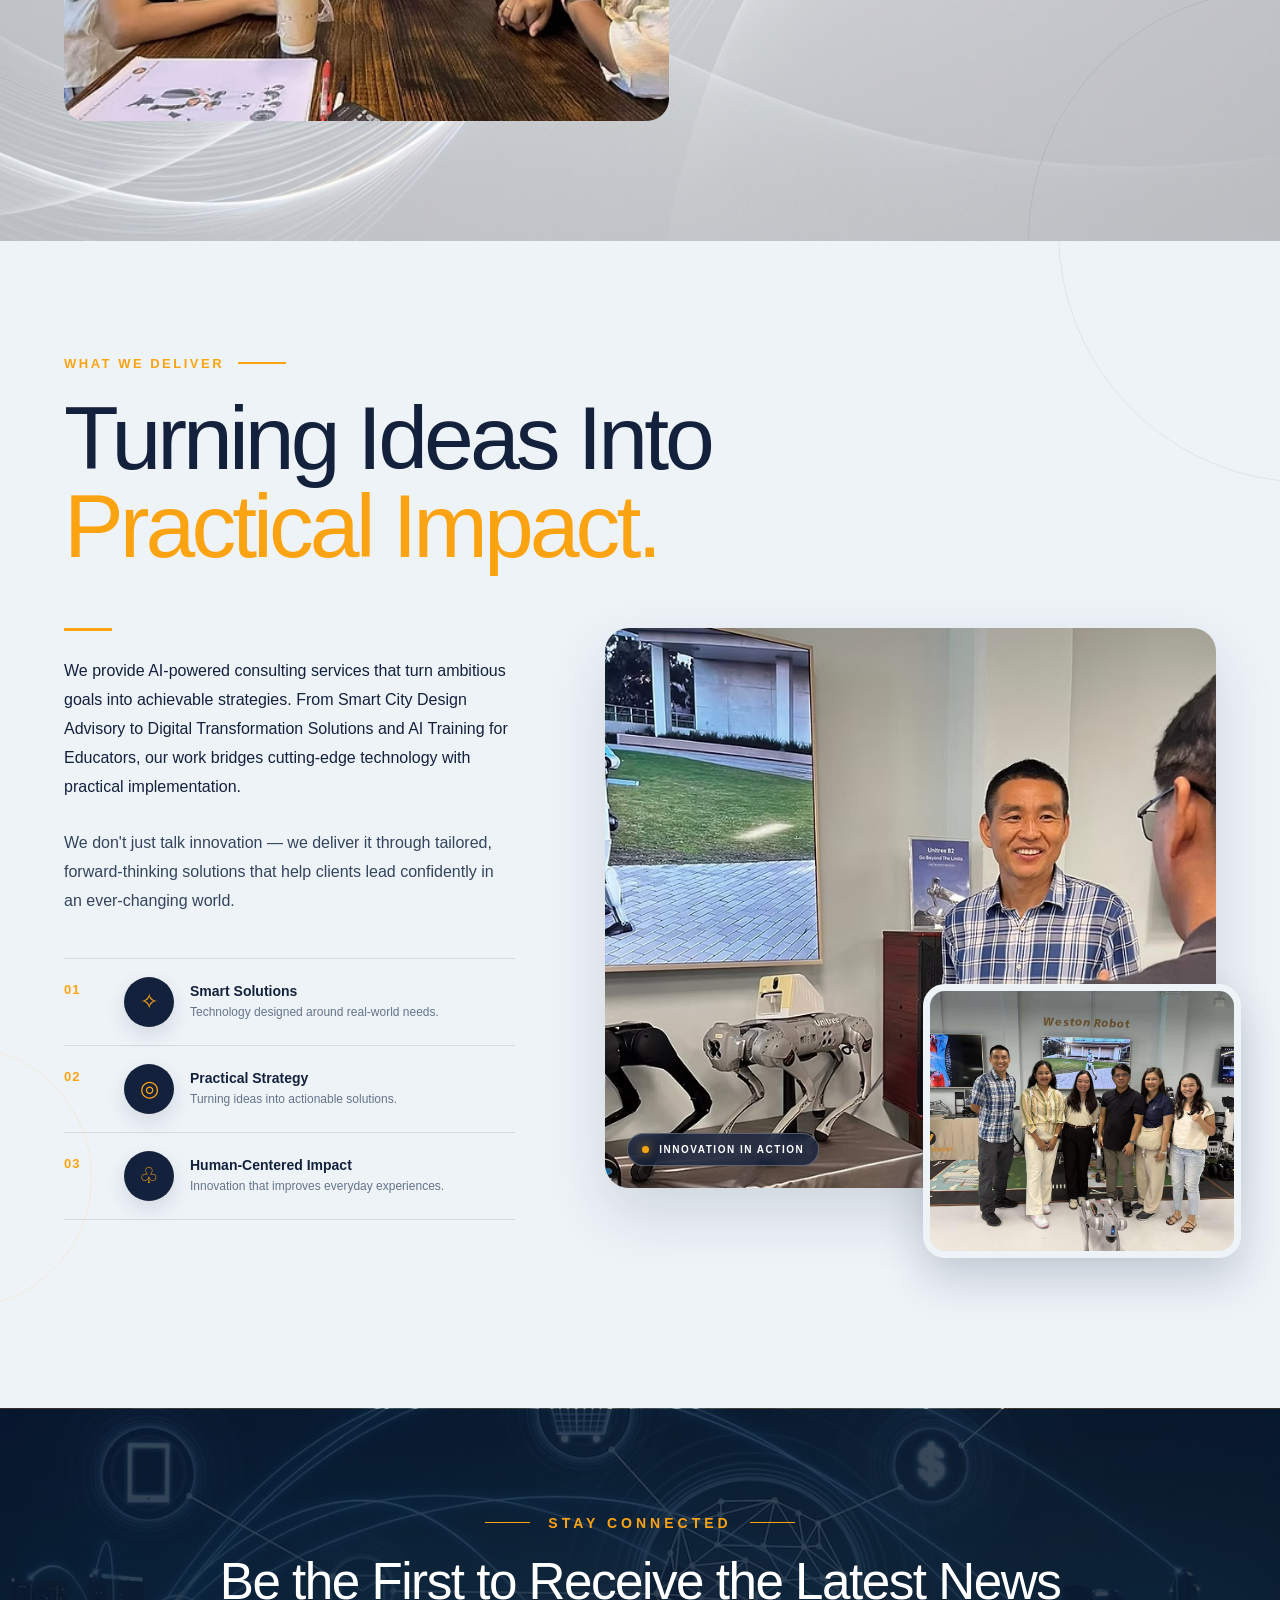
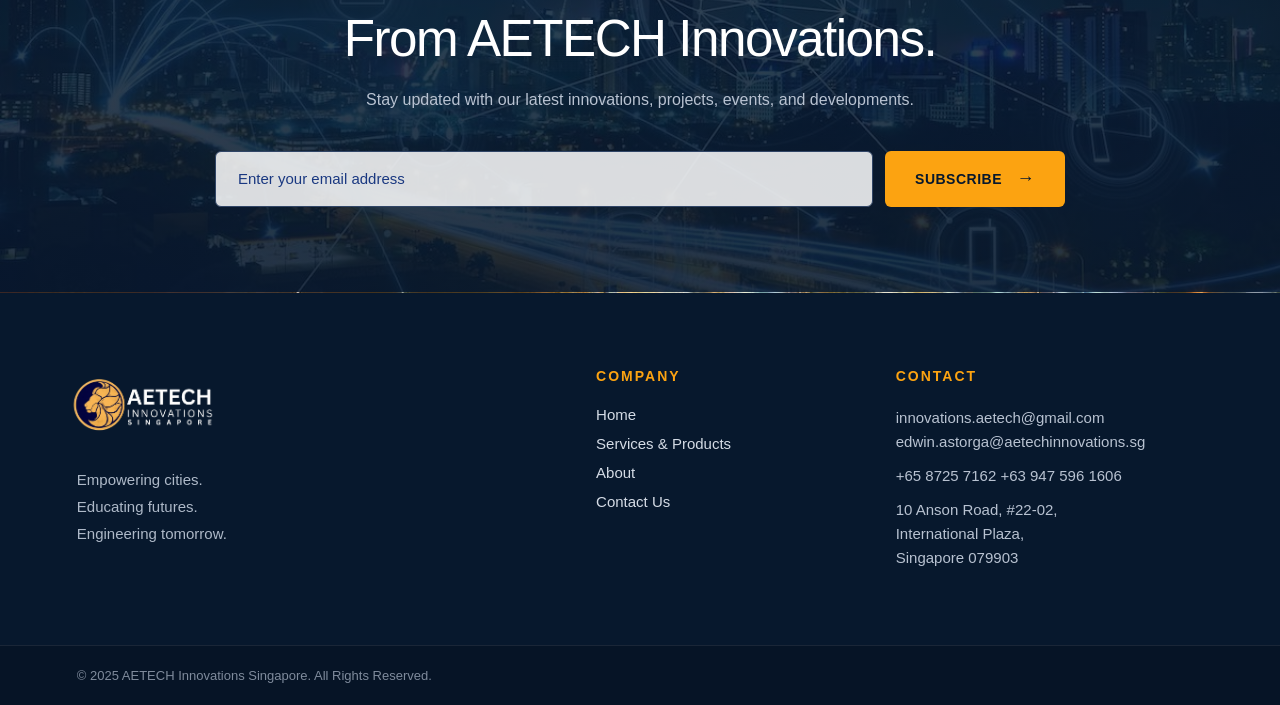
==== commit 59ceb0fd: "Updated the Contact Info" ====
--- a/pages/about.html
+++ b/pages/about.html
@@ -487,21 +487,11 @@
 
                 <!-- COMPANY -->
                 <div class="footer-column">
-
                     <h3>COMPANY</h3>
-
-                    <a href="index.html">
-                        Home
-                    </a>
-
-                    <a href="about.html">
-                        About
-                    </a>
-
-                    <a href="services-products.html">
-                        Services &amp; Products
-                    </a>
-
+                    <a href="index.html">Home</a>
+                    <a href="services-products.html">Services &amp; Products</a>
+                    <a href="about.html">About</a>
+                    <a href="contact.html">Contact Us</a>
                 </div>
 
 
@@ -512,10 +502,12 @@
 
                     <p>
                         innovations.aetech@gmail.com
+                        edwin.astorga@aetechinnovations.sg
                     </p>
 
                     <p>
                         +65 8725 7162
+                        +63 947 596 1606
                     </p>
 
                     <p>
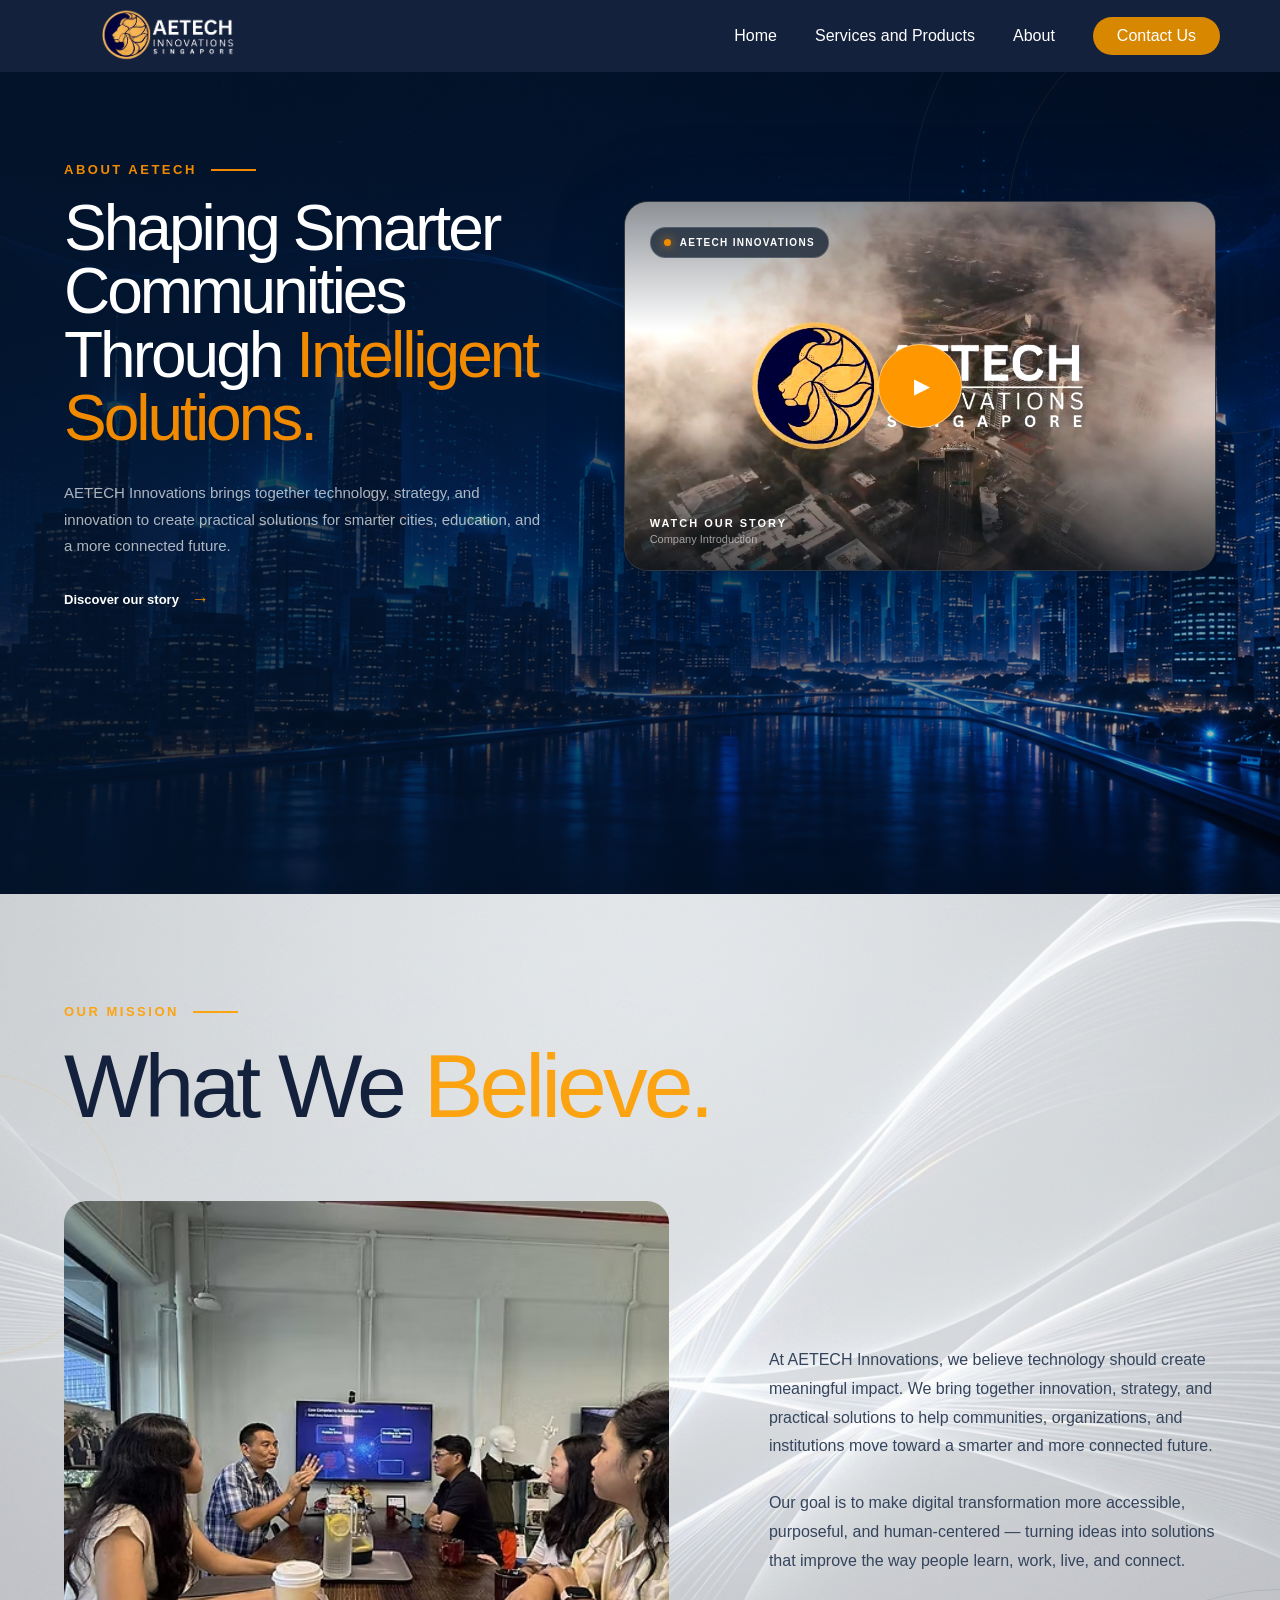
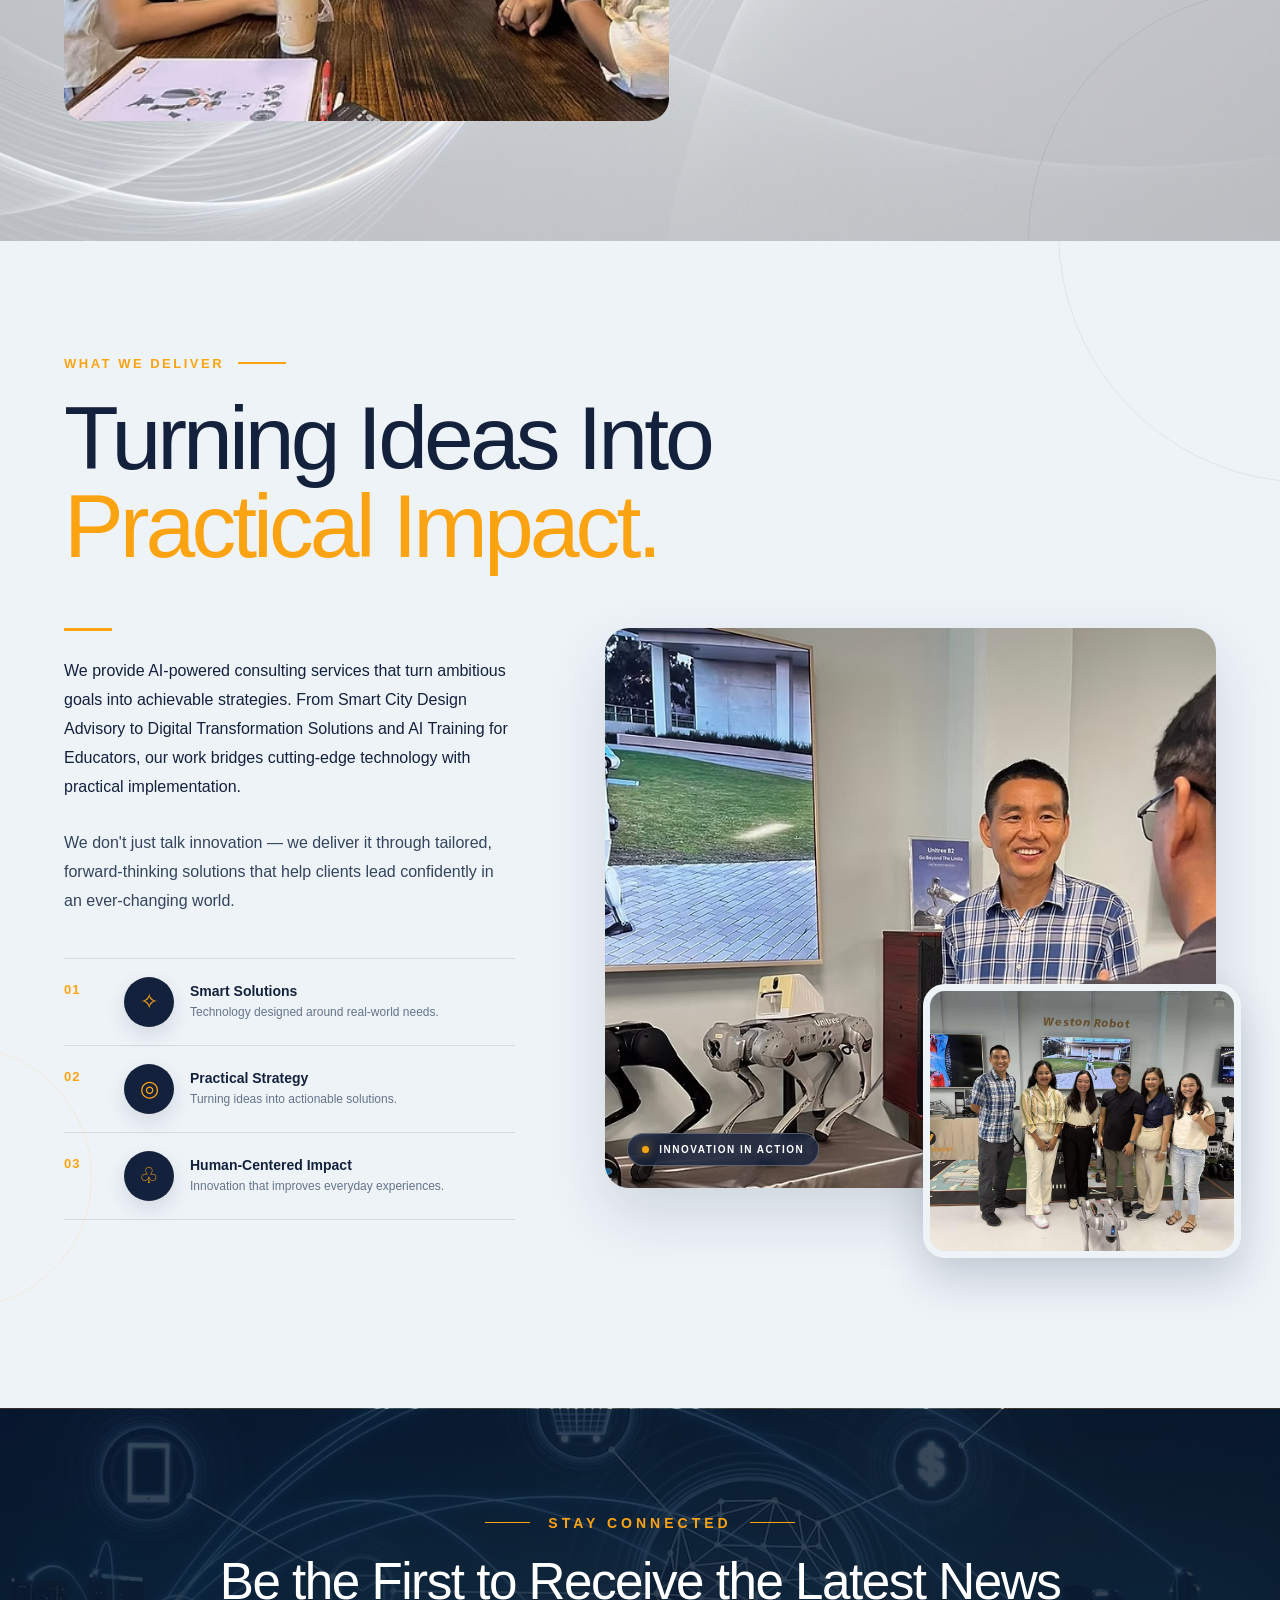
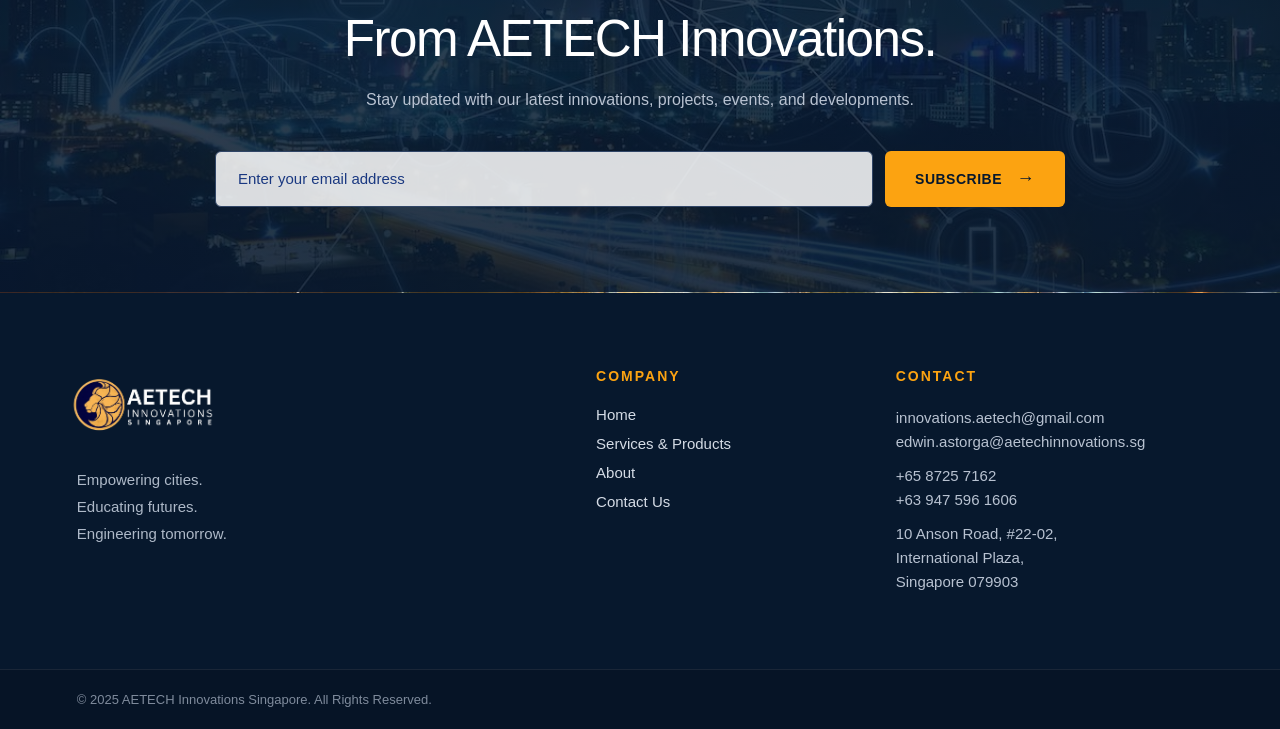
==== commit db085a9b: "Update the contact info" ====
--- a/pages/about.html
+++ b/pages/about.html
@@ -506,7 +506,7 @@
                     </p>
 
                     <p>
-                        +65 8725 7162
+                        +65 8725 7162 <br>
                         +63 947 596 1606
                     </p>
 
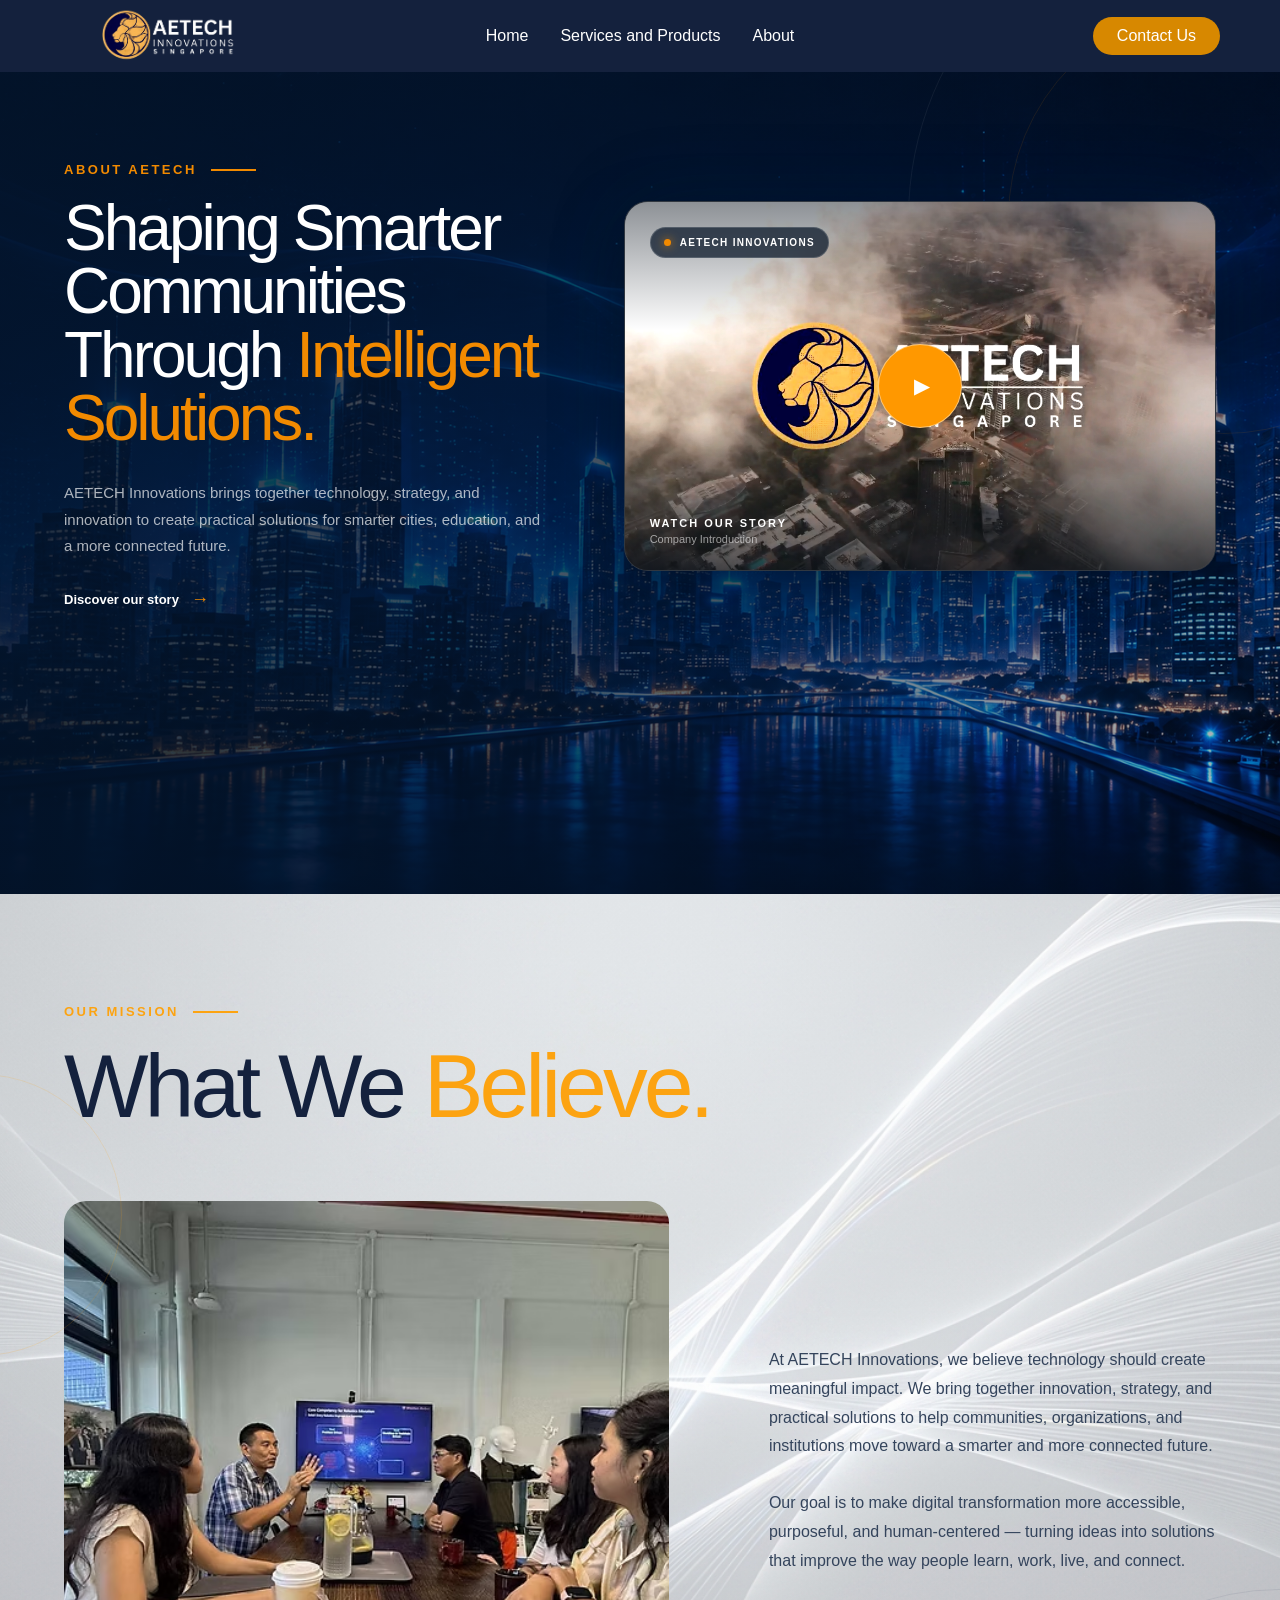
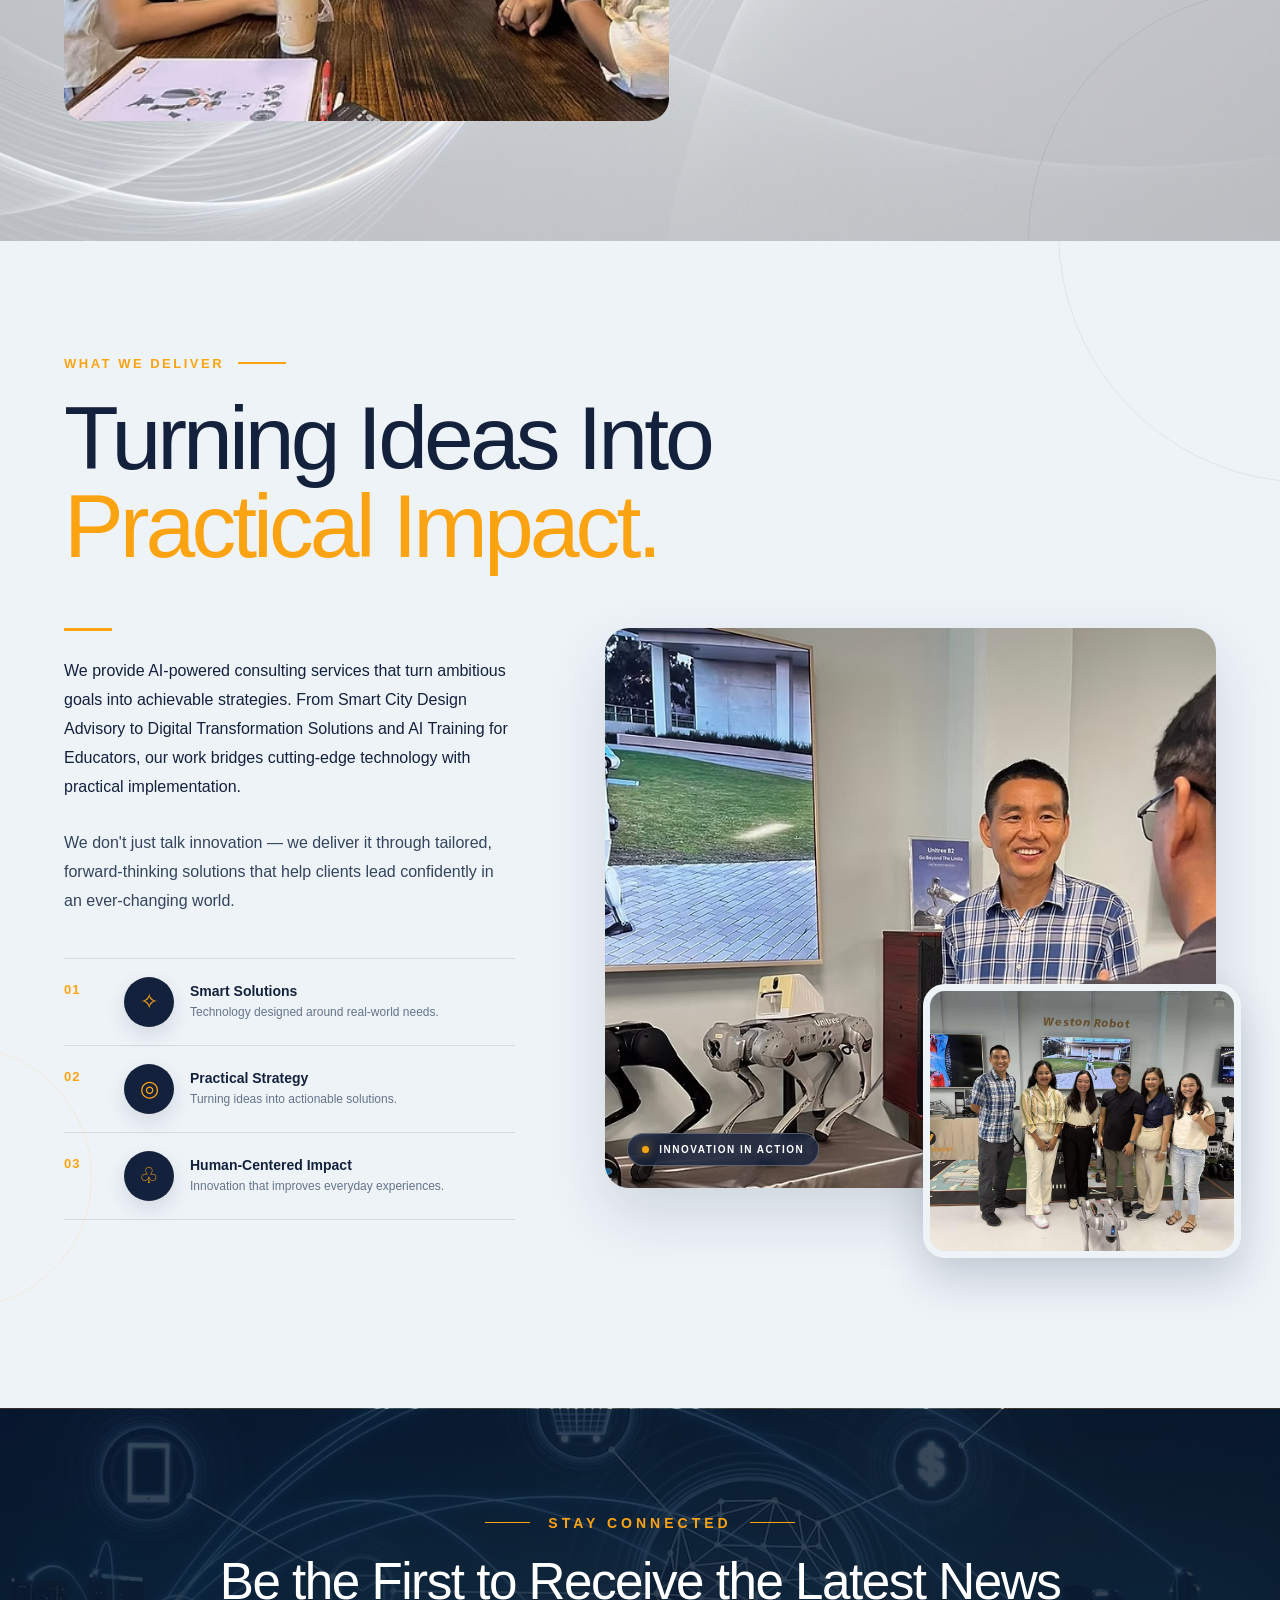
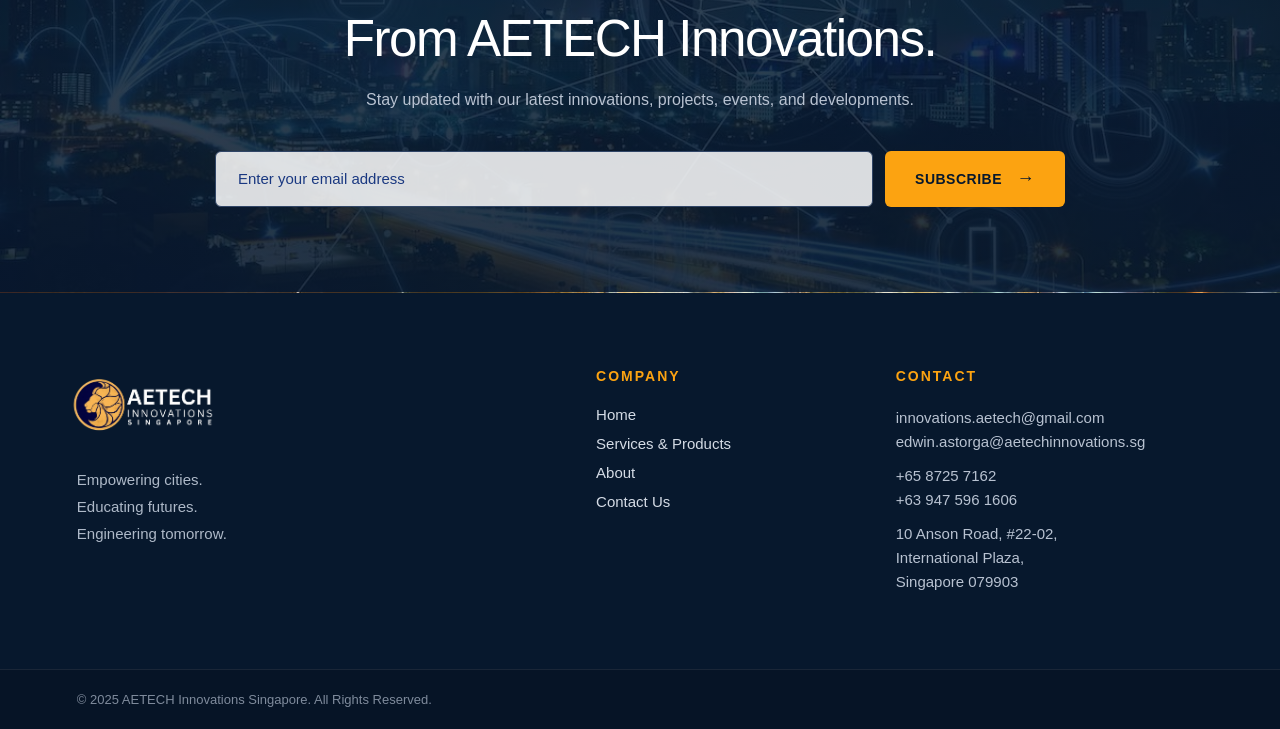
==== commit ba28b5fd: "Updated the Nav bar and hero section of home" ====
--- a/pages/about.html
+++ b/pages/about.html
@@ -11,7 +11,8 @@
 </head>
 
 <body>
-<!-- =========================================================
+
+    <!-- =========================================================
          HEADER
     ========================================================== -->
 
@@ -28,7 +29,7 @@
             </a>
 
 
-            <!-- DESKTOP NAVIGATION -->
+            <!-- DESKTOP NAVIGATION: CENTERED -->
             <ul class="nav-links">
 
                 <li>
@@ -42,16 +43,16 @@
                 </li>
 
                 <li>
-                    <a href="about.html">About</a>
+                    <a href="about.html" aria-current="page">About</a>
                 </li>
 
-                <li>
-                    <a href="contact.html" class="contact-btn">
-                        Contact Us
-                    </a>
-                </li>
-
             </ul>
+
+
+            <!-- CONTACT BUTTON: RIGHT SIDE -->
+            <a href="contact.html" class="contact-btn desktop-contact-btn">
+                Contact Us
+            </a>
 
 
             <!-- MOBILE MENU BUTTON -->
@@ -268,10 +269,7 @@
                 <!-- CONTENT -->
                 <div class="about-deliver-content">
 
-                    <!-- =========================================
-                        LEFT: TEXT
-                    ========================================== -->
-
+                    <!-- LEFT: TEXT -->
                     <div class="about-deliver-text">
 
                         <div class="about-deliver-accent"></div>
@@ -291,10 +289,7 @@
                         </p>
 
 
-                        <!-- =====================================
-                            HIGHLIGHTS
-                        ====================================== -->
-
+                        <!-- HIGHLIGHTS -->
                         <div class="about-deliver-highlights">
 
                             <!-- 01 -->
@@ -376,10 +371,7 @@
                     </div>
 
 
-                    <!-- =========================================
-                        RIGHT: TWO-IMAGE COMPOSITION
-                    ========================================== -->
-
+                    <!-- RIGHT: TWO-IMAGE COMPOSITION -->
                     <div class="about-deliver-visual">
 
                         <!-- MAIN IMAGE -->
@@ -415,8 +407,8 @@
 
         </section>
     </main>
-    
-    <!-- FOOTER-->
+
+    <!-- FOOTER -->
     <footer class="site-footer">
 
         <!-- NEWSLETTER -->
@@ -467,7 +459,7 @@
                 <!-- BRAND -->
                 <div class="footer-brand">
 
-                    <a href="index.html" class="footer-logo">
+                    <a href="../index.html" class="footer-logo">
 
                         <img
                             src="../assets/aetech-logo1.png"
@@ -488,7 +480,7 @@
                 <!-- COMPANY -->
                 <div class="footer-column">
                     <h3>COMPANY</h3>
-                    <a href="index.html">Home</a>
+                    <a href="../index.html">Home</a>
                     <a href="services-products.html">Services &amp; Products</a>
                     <a href="about.html">About</a>
                     <a href="contact.html">Contact Us</a>
@@ -534,6 +526,7 @@
         </div>
 
     </footer>
+
     <script src="../js/about.js"></script>
 </body>
 
--- a/css/about.css
+++ b/css/about.css
@@ -42,9 +42,7 @@
 }
 
 
-/* =========================================================
-   LOGO
-========================================================= */
+/* LOGO */
 
 .logo {
     display: flex;
@@ -61,9 +59,7 @@
 }
 
 
-/* =========================================================
-   DESKTOP NAVIGATION
-========================================================= */
+/* DESKTOP NAVIGATION */
 
 .nav-links {
     display: flex;
@@ -100,9 +96,7 @@
 }
 
 
-/* =========================================================
-   CONTACT BUTTON
-========================================================= */
+/* CONTACT BUTTON */
 
 .contact-btn {
     display: inline-flex;
@@ -130,9 +124,7 @@
 }
 
 
-/* =========================================================
-   HAMBURGER
-========================================================= */
+/* HAMBURGER */
 
 .hamburger {
     display: none;
@@ -183,11 +175,6 @@
     top: 29px;
 }
 
-
-/* =========================================================
-   HAMBURGER ACTIVE
-========================================================= */
-
 .hamburger.active span:nth-child(1) {
     top: 21px;
     transform: rotate(45deg);
@@ -203,9 +190,7 @@
 }
 
 
-/* =========================================================
-   MOBILE MENU
-========================================================= */
+/* MOBILE MENU */
 
 .mobile-menu {
     display: none;
@@ -268,9 +253,7 @@
 }
 
 
-/* =========================================================
-   MOBILE CONTACT BUTTON
-========================================================= */
+/* MOBILE CONTACT BUTTON */
 
 .mobile-contact-btn {
     margin-top: 14px;
@@ -312,11 +295,6 @@
     overflow: hidden;
 }
 
-
-/* =========================================================
-   SUBTLE TECHNOLOGY CIRCLES
-========================================================= */
-
 .about-hero::before {
     content: "";
 
@@ -346,11 +324,6 @@
     border: 1px solid rgba(242, 138, 0, 0.10);
     border-radius: 50%;
 }
-
-
-/* =========================================================
-   HERO CONTAINER
-========================================================= */
 
 .about-hero-container {
     position: relative;
@@ -370,19 +343,9 @@
     padding: 90px 0;
 }
 
-
-/* =========================================================
-   HERO CONTENT
-========================================================= */
-
 .about-hero-content {
     max-width: 650px;
 }
-
-
-/* =========================================================
-   HERO LABEL
-========================================================= */
 
 .about-hero-label {
     display: flex;
@@ -408,11 +371,6 @@
     background-color: #F28A00;
 }
 
-
-/* =========================================================
-   HERO TITLE
-========================================================= */
-
 .about-hero h1 {
     margin: 0 0 30px;
 
@@ -431,11 +389,6 @@
     font-weight: 500;
 }
 
-
-/* =========================================================
-   HERO DESCRIPTION
-========================================================= */
-
 .about-hero-content p {
     max-width: 570px;
 
@@ -446,11 +399,6 @@
     font-size: 15px;
     line-height: 1.75;
 }
-
-
-/* =========================================================
-   HERO LINK
-========================================================= */
 
 .about-hero-link {
     display: inline-flex;
@@ -484,9 +432,7 @@
 }
 
 
-/* =========================================================
-   VIDEO
-========================================================= */
+/* VIDEO */
 
 .about-hero-media {
     position: relative;
@@ -522,11 +468,6 @@
 
     background-color: #020B16;
 }
-
-
-/* =========================================================
-   VIDEO OVERLAY
-========================================================= */
 
 .about-video-overlay {
     position: absolute;
@@ -551,11 +492,6 @@
     pointer-events: none;
 }
 
-
-/* =========================================================
-   VIDEO TAG
-========================================================= */
-
 .about-video-tag {
     align-self: flex-start;
 
@@ -592,11 +528,6 @@
         0 0 10px rgba(242, 138, 0, 0.8);
 }
 
-
-/* =========================================================
-   PLAY BUTTON
-========================================================= */
-
 .about-video-play {
     pointer-events: auto;
 
@@ -640,11 +571,6 @@
     font-size: 21px;
 }
 
-
-/* =========================================================
-   VIDEO CAPTION
-========================================================= */
-
 .about-video-caption {
     align-self: flex-start;
 
@@ -668,11 +594,6 @@
 
     font-size: 11px;
 }
-
-
-/* =========================================================
-   VIDEO PLAYING STATE
-========================================================= */
 
 .about-video-frame.is-playing .about-video-overlay {
     background: transparent;
@@ -710,11 +631,6 @@
     overflow: hidden;
 }
 
-
-/* =========================================================
-   MISSION CONTAINER
-========================================================= */
-
 .about-mission-container {
     width: min(1380px, 90%);
 
@@ -722,11 +638,6 @@
 
     padding: 110px 0 120px;
 }
-
-
-/* =========================================================
-   MISSION LABEL
-========================================================= */
 
 .about-mission-label {
     display: flex;
@@ -752,11 +663,6 @@
     background-color: #FCA311;
 }
 
-
-/* =========================================================
-   MISSION TITLE
-========================================================= */
-
 .about-mission h2 {
     max-width: 850px;
 
@@ -777,11 +683,6 @@
     font-weight: 500;
 }
 
-
-/* =========================================================
-   MISSION CONTENT
-========================================================= */
-
 .about-mission-content {
     display: grid;
 
@@ -792,11 +693,6 @@
     gap: 100px;
 }
 
-
-/* =========================================================
-   MISSION IMAGE
-========================================================= */
-
 .about-mission-image {
     width: 100%;
 
@@ -822,11 +718,6 @@
     transform: scale(1.03);
 }
 
-
-/* =========================================================
-   MISSION TEXT
-========================================================= */
-
 .about-mission-text {
     max-width: 540px;
 }
@@ -843,11 +734,6 @@
 .about-mission-text p:last-child {
     margin-bottom: 0;
 }
-
-
-/* =========================================================
-   MISSION DECORATIVE CIRCLES
-========================================================= */
 
 .about-mission::before {
     content: "";
@@ -899,11 +785,6 @@
     overflow: hidden;
 }
 
-
-/* =========================================================
-   DELIVER CONTAINER
-========================================================= */
-
 .about-deliver-container {
     position: relative;
     z-index: 2;
@@ -914,11 +795,6 @@
 
     padding: 115px 0 150px;
 }
-
-
-/* =========================================================
-   DELIVER LABEL
-========================================================= */
 
 .about-deliver-label {
     display: flex;
@@ -944,11 +820,6 @@
     background-color: #FCA311;
 }
 
-
-/* =========================================================
-   DELIVER TITLE
-========================================================= */
-
 .about-deliver h2 {
     max-width: 950px;
 
@@ -971,11 +842,6 @@
     font-weight: 500;
 }
 
-
-/* =========================================================
-   DELIVER CONTENT
-========================================================= */
-
 .about-deliver-content {
     display: grid;
 
@@ -986,19 +852,9 @@
     gap: 90px;
 }
 
-
-/* =========================================================
-   DELIVER TEXT
-========================================================= */
-
 .about-deliver-text {
     max-width: 550px;
 }
-
-
-/* =========================================================
-   DELIVER ACCENT
-========================================================= */
 
 .about-deliver-accent {
     width: 48px;
@@ -1009,11 +865,6 @@
     background-color: #FCA311;
 }
 
-
-/* =========================================================
-   DELIVER PARAGRAPHS
-========================================================= */
-
 .about-deliver-text p {
     margin: 0 0 28px;
 
@@ -1033,9 +884,7 @@
 }
 
 
-/* =========================================================
-   DELIVER HIGHLIGHTS
-========================================================= */
+/* HIGHLIGHTS */
 
 .about-deliver-highlights {
     display: flex;
@@ -1062,11 +911,6 @@
         1px solid rgba(20, 33, 61, 0.12);
 }
 
-
-/* =========================================================
-   DELIVER NUMBER
-========================================================= */
-
 .deliver-number {
     padding-top: 5px;
 
@@ -1077,11 +921,6 @@
 
     letter-spacing: 1px;
 }
-
-
-/* =========================================================
-   HIGHLIGHT CONTENT
-========================================================= */
 
 .deliver-highlight-content {
     display: flex;
@@ -1090,11 +929,6 @@
     gap: 16px;
 }
 
-
-/* =========================================================
-   DELIVER ICON
-========================================================= */
-
 .deliver-icon {
     flex-shrink: 0;
 
@@ -1120,11 +954,6 @@
     color: #FCA311;
 }
 
-
-/* =========================================================
-   HIGHLIGHT TITLE
-========================================================= */
-
 .deliver-highlight strong {
     display: block;
 
@@ -1136,11 +965,6 @@
     font-weight: 700;
 }
 
-
-/* =========================================================
-   HIGHLIGHT DESCRIPTION
-========================================================= */
-
 .deliver-highlight small {
     display: block;
 
@@ -1151,9 +975,7 @@
 }
 
 
-/* =========================================================
-   DELIVER VISUAL
-========================================================= */
+/* DELIVER VISUAL */
 
 .about-deliver-visual {
     position: relative;
@@ -1164,11 +986,6 @@
     padding-bottom: 70px;
 }
 
-
-/* =========================================================
-   MAIN DELIVER IMAGE
-========================================================= */
-
 .about-deliver-image-main {
     position: relative;
 
@@ -1198,11 +1015,6 @@
 .about-deliver-image-main:hover img {
     transform: scale(1.025);
 }
-
-
-/* =========================================================
-   MAIN IMAGE LABEL
-========================================================= */
 
 .about-deliver-image-label {
     position: absolute;
@@ -1244,11 +1056,6 @@
         0 0 10px rgba(252, 163, 17, 0.75);
 }
 
-
-/* =========================================================
-   SECONDARY TEAM IMAGE
-========================================================= */
-
 .about-deliver-image-secondary {
     position: absolute;
 
@@ -1285,11 +1092,6 @@
     transform: scale(1.04);
 }
 
-
-/* =========================================================
-   SECONDARY IMAGE LABEL
-========================================================= */
-
 .deliver-secondary-label {
     position: absolute;
 
@@ -1309,11 +1111,6 @@
 
     letter-spacing: 1.5px;
 }
-
-
-/* =========================================================
-   DELIVER DECORATIVE CIRCLES
-========================================================= */
 
 .about-deliver::before {
     content: "";
@@ -1367,11 +1164,6 @@
 
     color: #ffffff;
 }
-
-
-/* =========================================================
-   FOOTER NEWSLETTER
-========================================================= */
 
 .footer-newsletter {
     position: relative;
@@ -1407,11 +1199,6 @@
     text-align: center;
 }
 
-
-/* =========================================================
-   FOOTER LABEL
-========================================================= */
-
 .footer-label {
     display: inline-flex;
     align-items: center;
@@ -1438,11 +1225,6 @@
     background-color: #FCA311;
 }
 
-
-/* =========================================================
-   FOOTER NEWSLETTER TITLE
-========================================================= */
-
 .footer-newsletter h2 {
     max-width: 950px;
 
@@ -1466,11 +1248,6 @@
     font-size: 16px;
     line-height: 1.7;
 }
-
-
-/* =========================================================
-   NEWSLETTER FORM
-========================================================= */
 
 .newsletter-form {
     max-width: 850px;
@@ -1556,11 +1333,6 @@
     transform: translateY(-2px);
 }
 
-
-/* =========================================================
-   FOOTER MAIN
-========================================================= */
-
 .footer-main {
     padding: 75px 6% 65px;
 
@@ -1578,11 +1350,6 @@
 
     gap: 80px;
 }
-
-
-/* =========================================================
-   FOOTER BRAND
-========================================================= */
 
 .footer-brand {
     display: flex;
@@ -1615,11 +1382,6 @@
     line-height: 1.8;
 }
 
-
-/* =========================================================
-   FOOTER COLUMNS
-========================================================= */
-
 .footer-column {
     display: flex;
     flex-direction: column;
@@ -1666,11 +1428,6 @@
     line-height: 1.6;
 }
 
-
-/* =========================================================
-   FOOTER BOTTOM
-========================================================= */
-
 .footer-bottom {
     padding: 22px 6%;
 
@@ -1731,9 +1488,7 @@
 }
 
 
-/* =========================================================
-   TABLET — HERO
-========================================================= */
+/* TABLET — HERO */
 
 @media (max-width: 1000px) {
 
@@ -1759,9 +1514,7 @@
 }
 
 
-/* =========================================================
-   TABLET — MISSION
-========================================================= */
+/* TABLET — MISSION */
 
 @media (max-width: 1000px) {
 
@@ -1793,9 +1546,7 @@
 }
 
 
-/* =========================================================
-   TABLET — DELIVER
-========================================================= */
+/* TABLET — DELIVER */
 
 @media (max-width: 1000px) {
 
@@ -1837,9 +1588,7 @@
 }
 
 
-/* =========================================================
-   TABLET — FOOTER
-========================================================= */
+/* TABLET — FOOTER */
 
 @media (max-width: 900px) {
 
@@ -1911,9 +1660,7 @@
 }
 
 
-/* =========================================================
-   MOBILE — HERO
-========================================================= */
+/* MOBILE — HERO */
 
 @media (max-width: 650px) {
 
@@ -1971,9 +1718,7 @@
 }
 
 
-/* =========================================================
-   MOBILE — MISSION
-========================================================= */
+/* MOBILE — MISSION */
 
 @media (max-width: 650px) {
 
@@ -2019,9 +1764,7 @@
 }
 
 
-/* =========================================================
-   MOBILE — DELIVER
-========================================================= */
+/* MOBILE — DELIVER */
 
 @media (max-width: 650px) {
 
@@ -2147,9 +1890,7 @@
 }
 
 
-/* =========================================================
-   MOBILE — FOOTER
-========================================================= */
+/* MOBILE — FOOTER */
 
 @media (max-width: 650px) {
 
@@ -2200,4 +1941,126 @@
     .footer-bottom p {
         text-align: center;
     }
+}
+
+
+/* =========================================================
+   UPDATED HEADER ALIGNMENT  (keep this block at the END)
+   Desktop: logo left, main links centered, contact right
+   Mobile/tablet: logo left, hamburger right, dropdown menu
+========================================================= */
+
+/* Contact button now lives outside .nav-links,
+   so it needs its own text styling */
+.desktop-contact-btn {
+    text-decoration: none;
+    font-size: 16px;
+}
+
+@media (min-width: 1101px) {
+    .site {
+        padding: 0 60px;
+    }
+
+    .nav {
+        display: grid;
+        grid-template-columns: minmax(0, 1fr) auto minmax(0, 1fr);
+        align-items: center;
+        column-gap: 28px;
+        min-height: 72px;
+        width: 100%;
+    }
+
+    .logo {
+        grid-column: 1;
+        justify-self: start;
+        min-width: 0;
+    }
+
+    .nav-links {
+        grid-column: 2;
+        justify-self: center;
+        display: flex;
+        align-items: center;
+        justify-content: center;
+        gap: clamp(22px, 2.5vw, 38px);
+        white-space: nowrap;
+    }
+
+    .nav-links li {
+        flex: 0 0 auto;
+    }
+
+    .desktop-contact-btn {
+        grid-column: 3;
+        justify-self: end;
+        display: inline-flex;
+        white-space: nowrap;
+    }
+
+    .hamburger,
+    .mobile-menu {
+        display: none !important;
+    }
+}
+
+@media (max-width: 1100px) {
+    .site {
+        padding: 0 20px;
+    }
+
+    .nav {
+        display: flex;
+        flex-direction: row;
+        align-items: center;
+        justify-content: space-between;
+        gap: 16px;
+        min-height: 72px;
+        width: 100%;
+        padding: 0;
+    }
+
+    .logo {
+        margin-right: auto;
+    }
+
+    .nav-links,
+    .desktop-contact-btn {
+        display: none !important;
+    }
+
+    .hamburger {
+        display: block;
+        margin-left: auto;
+    }
+
+    .mobile-menu {
+        display: none;
+        position: absolute;
+        top: 100%;
+        left: -20px;
+        right: -20px;
+        width: calc(100% + 40px);
+        z-index: 1000;
+    }
+
+    .mobile-menu.open {
+        display: block;
+    }
+}
+
+@media (max-width: 480px) {
+    .site {
+        padding: 0 16px;
+    }
+
+    .nav {
+        min-height: 62px;
+    }
+
+    .mobile-menu {
+        left: -16px;
+        right: -16px;
+        width: calc(100% + 32px);
+    }
 }
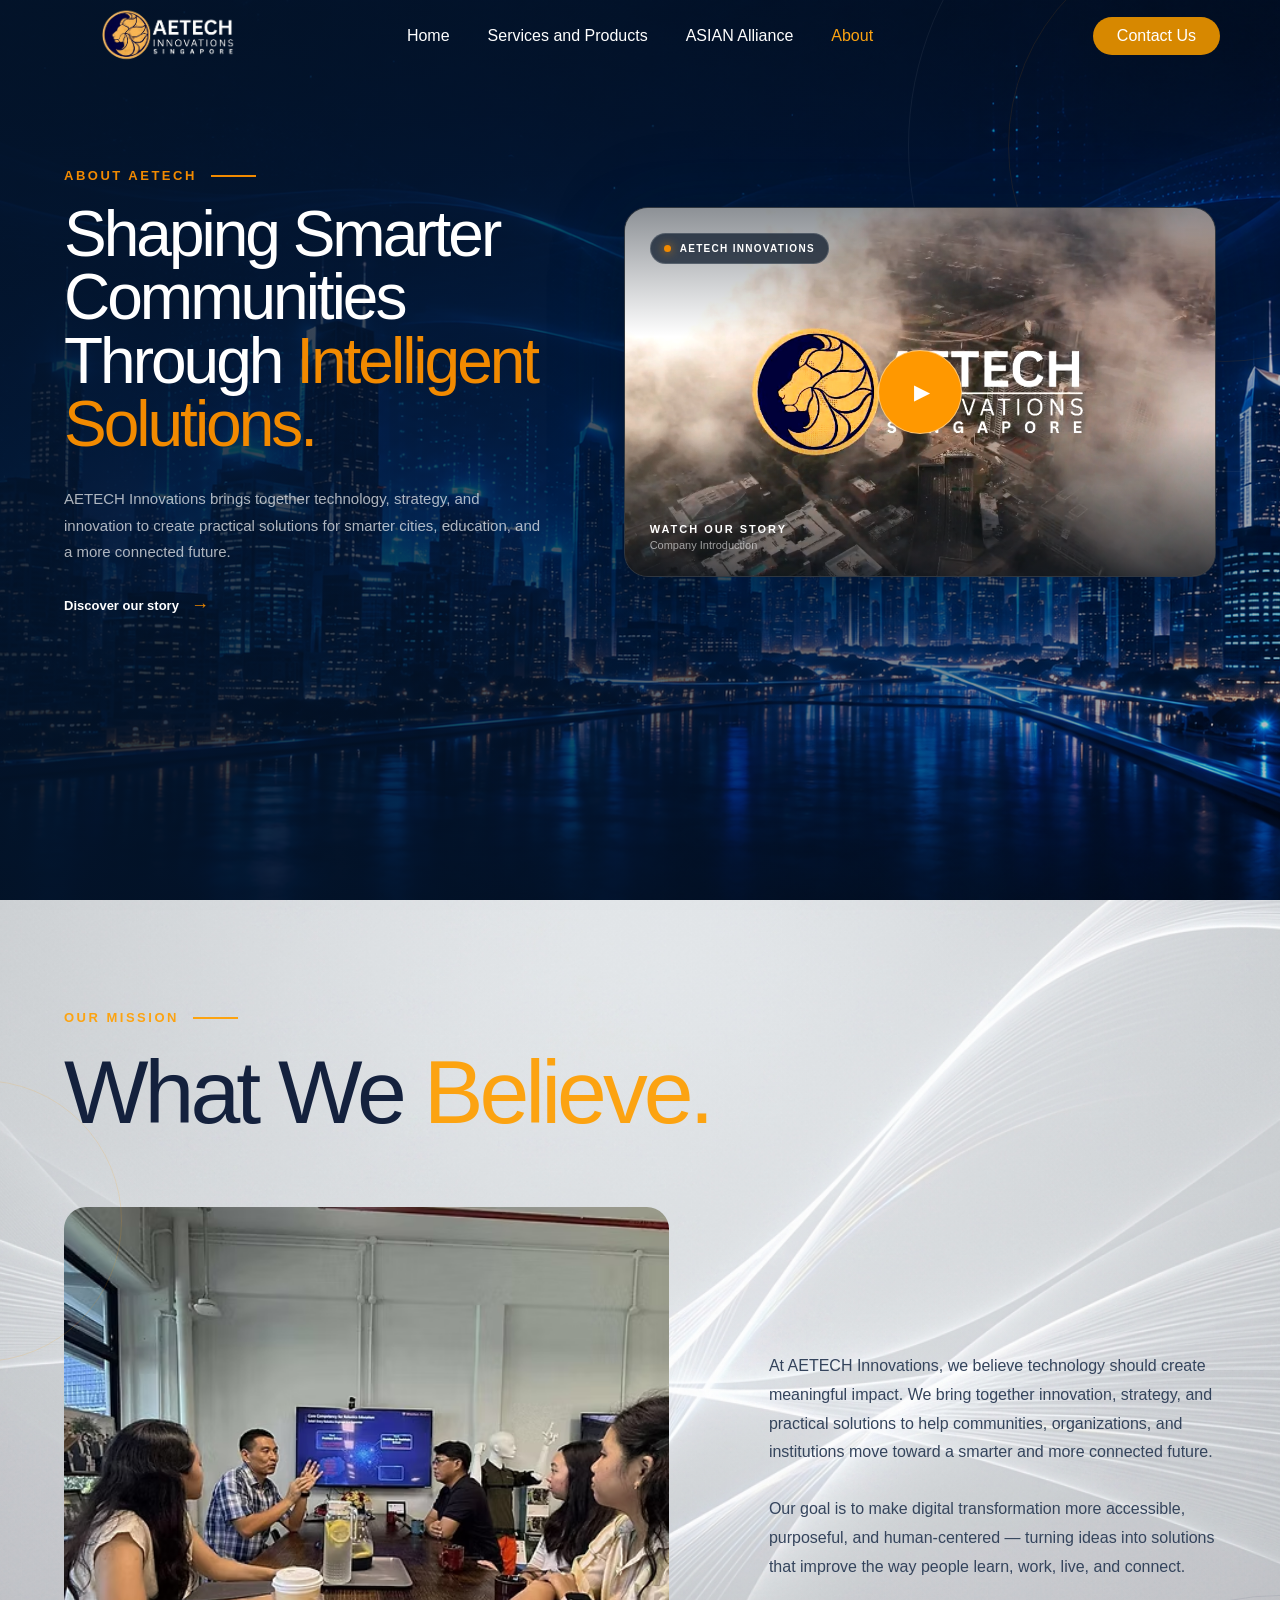
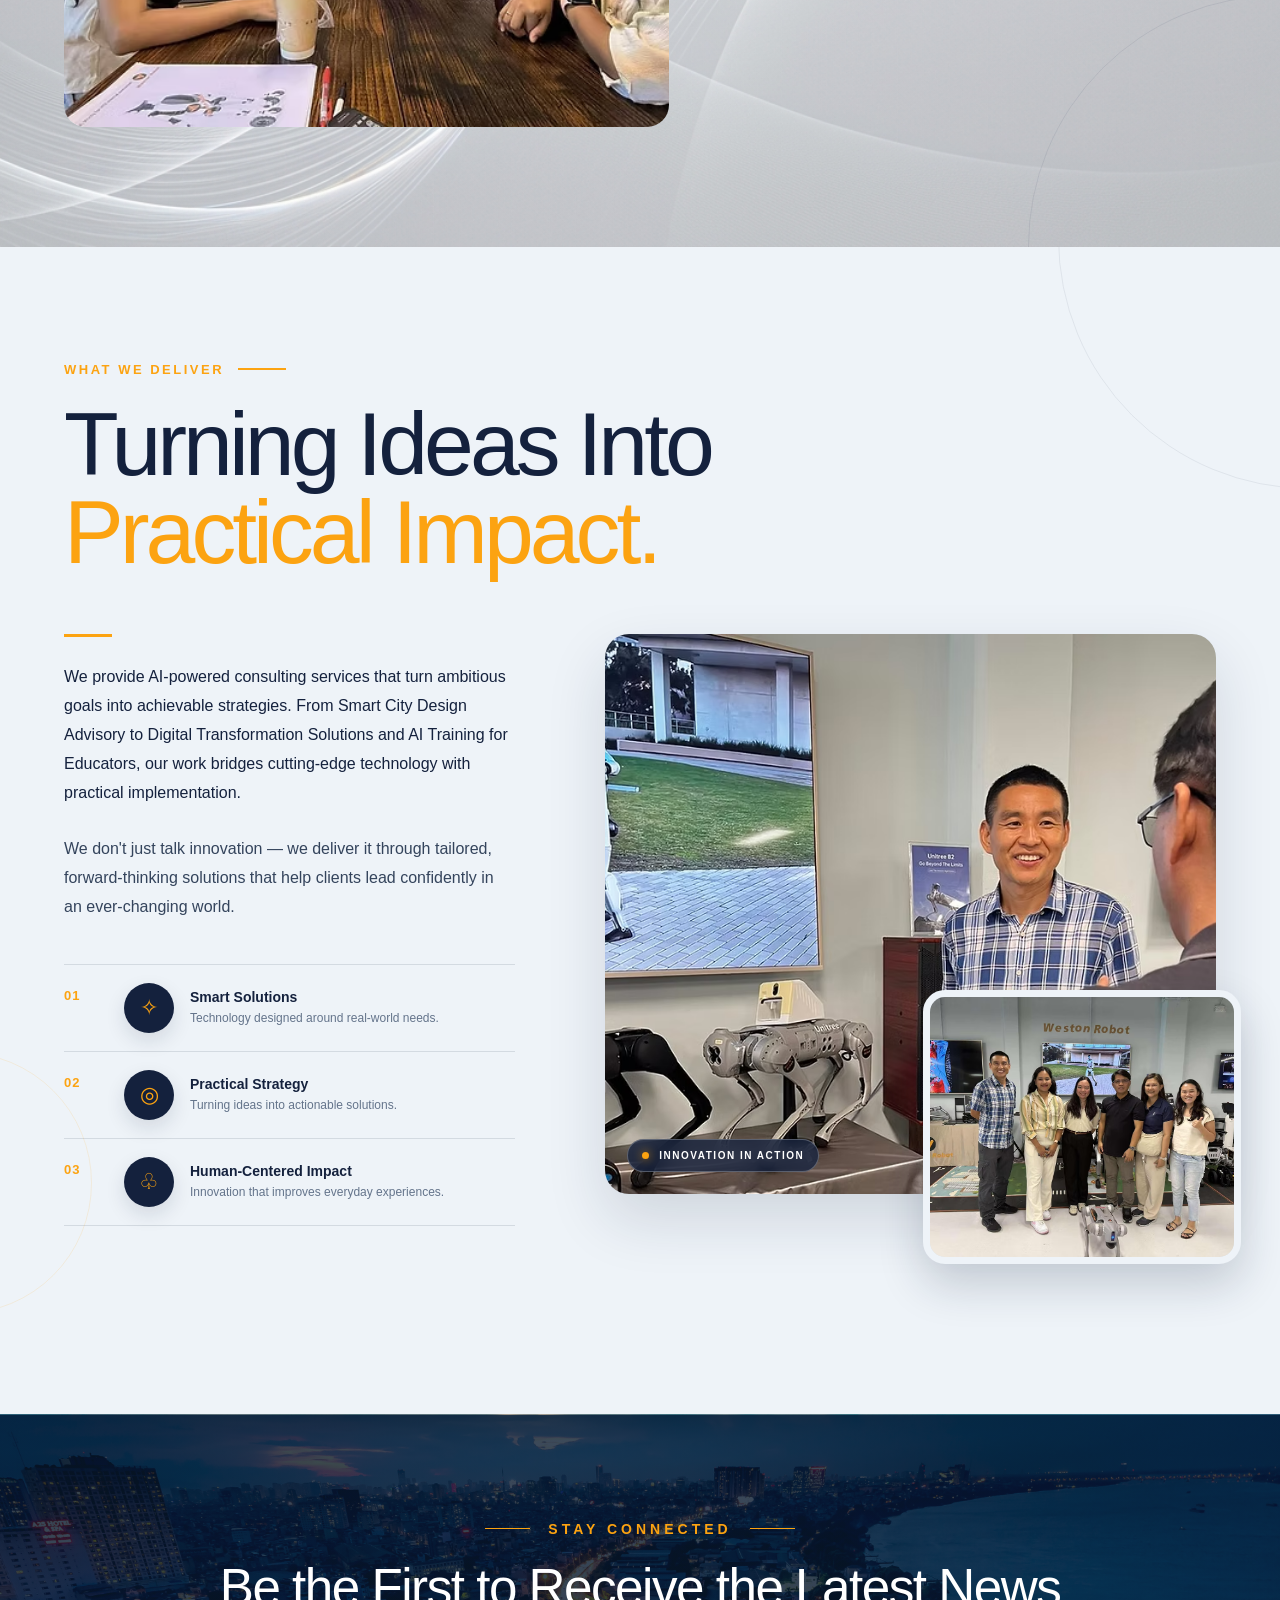
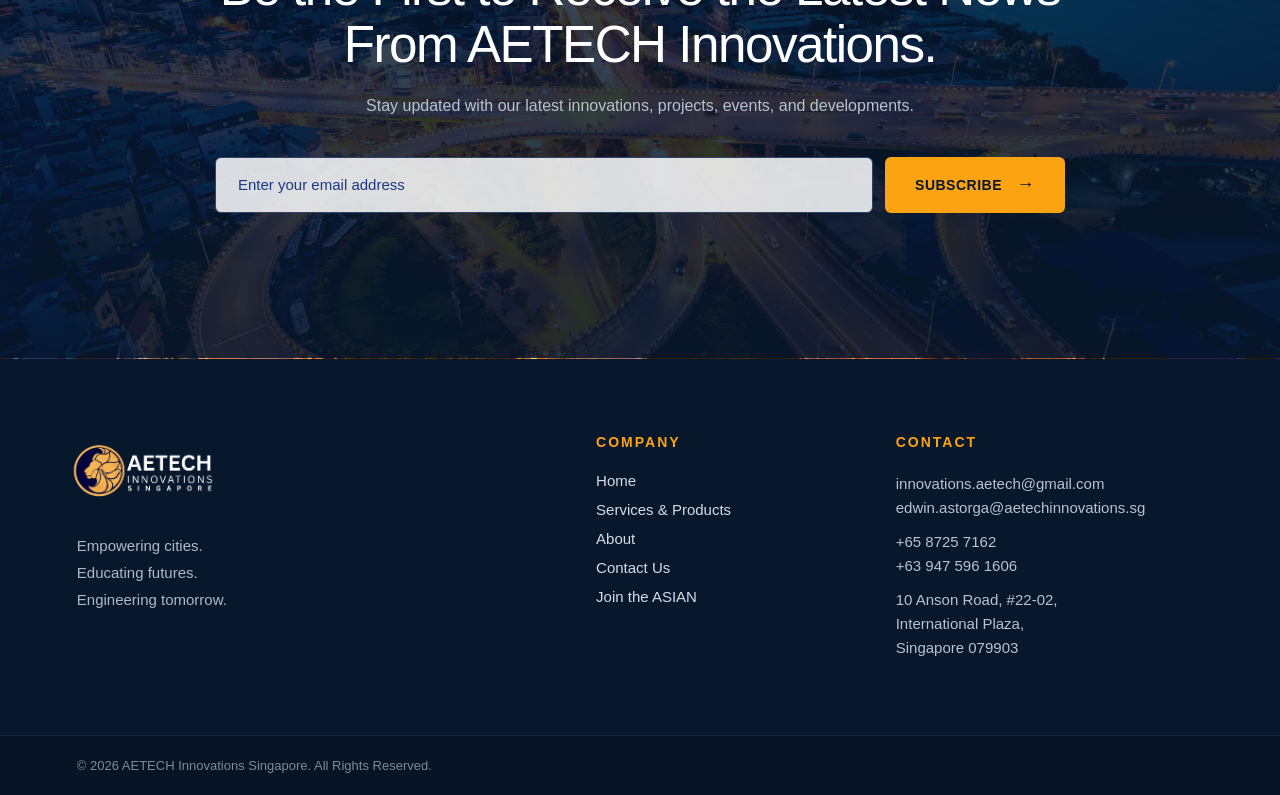
==== commit 64de2ab1: "update add asian alliance" ====
--- a/pages/about.html
+++ b/pages/about.html
@@ -1,533 +1,272 @@
-<!DOCTYPE html>
+<!doctype html>
 <html lang="en">
-
-<head>
-    <meta charset="UTF-8">
-    <meta name="viewport" content="width=device-width, initial-scale=1.0">
+  <head>
+    <meta charset="UTF-8" />
+    <meta name="viewport" content="width=device-width, initial-scale=1.0" />
 
     <title>About | AETECH Innovations Singapore</title>
 
-    <link rel="stylesheet" href="../css/about.css">
-</head>
-
-<body>
-
-    <!-- =========================================================
-         HEADER
-    ========================================================== -->
-
-    <header class="site">
-
-        <nav class="nav">
-
-            <!-- LOGO -->
-            <a href="../index.html" class="logo">
-                <img
-                    src="../assets/aetech-logo1.png"
-                    alt="AETECH Innovations"
+    <link rel="stylesheet" href="../css/base.css" />
+    <link rel="stylesheet" href="../css/index.css" />
+    <link rel="stylesheet" href="../css/about.css" />
+    <link
+      rel="icon"
+      type="image/png"
+      sizes="192x192"
+      href="/android-chrome-192x192.png"
+    />
+    <link rel="apple-touch-icon" sizes="180x180" href="/apple-touch-icon.png" />
+    <link rel="icon" type="image/png" sizes="32x32" href="/favicon-32x32.png" />
+    <link rel="icon" type="image/png" sizes="16x16" href="/favicon-16x16.png" />
+    <link rel="icon" type="image/x-icon" href="/favicon.ico" />
+    <link rel="manifest" href="/site.webmanifest" />
+  </head>
+
+  <body>
+    <div data-include="topbar" data-variant="overlay"></div>
+
+    <main>
+      <!-- ABOUT HERO -->
+      <section class="about-hero">
+        <div class="about-hero-container">
+          <!-- LEFT: INTRODUCTION -->
+          <div class="about-hero-content">
+            <div class="about-hero-label">ABOUT AETECH</div>
+
+            <h1>
+              Shaping Smarter Communities Through
+              <span>Intelligent Solutions.</span>
+            </h1>
+
+            <p>
+              AETECH Innovations brings together technology, strategy, and
+              innovation to create practical solutions for smarter cities,
+              education, and a more connected future.
+            </p>
+
+            <a href="#our-story" class="about-hero-link">
+              Discover our story
+              <span>→</span>
+            </a>
+          </div>
+
+          <!-- RIGHT: COMPANY VIDEO -->
+          <div class="about-hero-media">
+            <div class="about-video-frame">
+              <video
+                id="aboutCompanyVideo"
+                class="about-company-video"
+                muted
+                playsinline
+                preload="metadata"
+                poster="../assets/thumbnail.png"
+              >
+                <source src="../assets/aetech-intro.mp4" type="video/mp4" />
+
+                Your browser does not support the video tag.
+              </video>
+
+              <!-- VIDEO OVERLAY -->
+              <div class="about-video-overlay">
+                <div class="about-video-tag">
+                  <span></span>
+                  AETECH INNOVATIONS
+                </div>
+
+                <button
+                  type="button"
+                  class="about-video-play"
+                  id="aboutVideoPlay"
+                  aria-label="Play company introduction video"
                 >
-            </a>
-
-
-            <!-- DESKTOP NAVIGATION: CENTERED -->
-            <ul class="nav-links">
-
-                <li>
-                    <a href="../index.html">Home</a>
-                </li>
-
-                <li>
-                    <a href="services-products.html">
-                        Services and Products
-                    </a>
-                </li>
-
-                <li>
-                    <a href="about.html" aria-current="page">About</a>
-                </li>
-
-            </ul>
-
-
-            <!-- CONTACT BUTTON: RIGHT SIDE -->
-            <a href="contact.html" class="contact-btn desktop-contact-btn">
-                Contact Us
-            </a>
-
-
-            <!-- MOBILE MENU BUTTON -->
-            <button
-                class="hamburger"
-                type="button"
-                aria-label="Open navigation menu"
-                aria-expanded="false"
-                aria-controls="mobile-menu"
-            >
-                <span></span>
-                <span></span>
-                <span></span>
-            </button>
-
-
-            <!-- MOBILE NAVIGATION -->
-            <div class="mobile-menu" id="mobile-menu">
-
-                <ul>
-
-                    <li>
-                        <a href="../index.html">Home</a>
-                    </li>
-
-                    <li>
-                        <a href="services-products.html">
-                            Services and Products
-                        </a>
-                    </li>
-
-                    <li>
-                        <a href="about.html">About</a>
-                    </li>
-
-                    <li>
-                        <a
-                            href="contact.html"
-                            class="mobile-contact-btn"
-                        >
-                            Contact Us
-                        </a>
-                    </li>
-
-                </ul>
-
-            </div>
-
-        </nav>
-
-    </header>
-
-    <main>
-        <!-- ABOUT HERO -->
-        <section class="about-hero">
-
-            <div class="about-hero-container">
-
-                <!-- LEFT: INTRODUCTION -->
-                <div class="about-hero-content">
-
-                    <div class="about-hero-label">
-                        ABOUT AETECH
-                    </div>
-
-                    <h1>
-                        Shaping Smarter
-                        Communities Through
-                        <span>Intelligent Solutions.</span>
-                    </h1>
-
-                    <p>
-                        AETECH Innovations brings together technology, strategy,
-                        and innovation to create practical solutions for smarter
-                        cities, education, and a more connected future.
-                    </p>
-
-                    <a href="#our-story" class="about-hero-link">
-                        Discover our story
-                        <span>→</span>
-                    </a>
-
-                </div>
-
-
-                <!-- RIGHT: COMPANY VIDEO -->
-                <div class="about-hero-media">
-
-                    <div class="about-video-frame">
-
-                        <video
-                            id="aboutCompanyVideo"
-                            class="about-company-video"
-                            playsinline
-                            preload="metadata"
-                            poster="../assets/thumbnail.png"
-                        >
-                            <source
-                                src="../assets/aetech-intro.mp4"
-                                type="video/mp4"
-                            >
-
-                            Your browser does not support the video tag.
-                        </video>
-
-
-                        <!-- VIDEO OVERLAY -->
-                        <div class="about-video-overlay">
-
-                            <div class="about-video-tag">
-                                <span></span>
-                                AETECH INNOVATIONS
-                            </div>
-
-                            <button
-                                type="button"
-                                class="about-video-play"
-                                id="aboutVideoPlay"
-                                aria-label="Play company introduction video"
-                            >
-                                <span class="play-icon">▶</span>
-                            </button>
-
-                            <div class="about-video-caption">
-                                <span>WATCH OUR STORY</span>
-                                <small>Company Introduction</small>
-                            </div>
-
-                        </div>
-
-                    </div>
-
-                </div>
-
-            </div>
-
-        </section>
-
-        <!-- =====================================================
+                  <span class="play-icon">▶</span>
+                </button>
+
+                <div class="about-video-caption">
+                  <span>WATCH OUR STORY</span>
+                  <small>Company Introduction</small>
+                </div>
+              </div>
+            </div>
+          </div>
+        </div>
+      </section>
+
+      <!-- =====================================================
             OUR MISSION
         ====================================================== -->
 
-        <section class="about-mission" id="our-story">
-
-            <div class="about-mission-container">
-
-                <!-- SECTION LABEL -->
-                <div class="about-mission-label">
-                    OUR MISSION
-                    <span></span>
-                </div>
-
-                <!-- MAIN TITLE -->
-                <h2>
-                    What We
-                    <span>Believe.</span>
-                </h2>
-
-                <!-- CONTENT -->
-                <div class="about-mission-content">
-
-                    <!-- LEFT: IMAGE -->
-                    <div class="about-mission-image">
-                        <img
-                            src="../assets/about-mission.avif"
-                            alt="AETECH Innovations team working together"
-                        >
-                    </div>
-
-                    <!-- RIGHT: TEXT -->
-                    <div class="about-mission-text">
-
-                        <p>
-                            At AETECH Innovations, we believe technology should
-                            create meaningful impact. We bring together innovation,
-                            strategy, and practical solutions to help communities,
-                            organizations, and institutions move toward a smarter
-                            and more connected future.
-                        </p>
-
-                        <p>
-                            Our goal is to make digital transformation more
-                            accessible, purposeful, and human-centered — turning
-                            ideas into solutions that improve the way people learn,
-                            work, live, and connect.
-                        </p>
-                    </div>
-                </div>
-            </div>
-        </section>
-
-        <!-- =====================================================
+      <section class="about-mission" id="our-story">
+        <div class="about-mission-container">
+          <!-- SECTION LABEL -->
+          <div class="about-mission-label">
+            OUR MISSION
+            <span></span>
+          </div>
+
+          <!-- MAIN TITLE -->
+          <h2>
+            What We
+            <span>Believe.</span>
+          </h2>
+
+          <!-- CONTENT -->
+          <div class="about-mission-content">
+            <!-- LEFT: IMAGE -->
+            <div class="about-mission-image">
+              <img
+                src="../assets/about-mission.avif"
+                alt="AETECH Innovations team working together"
+              />
+            </div>
+
+            <!-- RIGHT: TEXT -->
+            <div class="about-mission-text">
+              <p>
+                At AETECH Innovations, we believe technology should create
+                meaningful impact. We bring together innovation, strategy, and
+                practical solutions to help communities, organizations, and
+                institutions move toward a smarter and more connected future.
+              </p>
+
+              <p>
+                Our goal is to make digital transformation more accessible,
+                purposeful, and human-centered — turning ideas into solutions
+                that improve the way people learn, work, live, and connect.
+              </p>
+            </div>
+          </div>
+        </div>
+      </section>
+
+      <!-- =====================================================
             WHAT WE DELIVER
         ====================================================== -->
 
-        <section class="about-deliver" id="what-we-deliver">
-
-            <div class="about-deliver-container">
-
-                <!-- SECTION LABEL -->
-                <div class="about-deliver-label">
-                    WHAT WE DELIVER
-                    <span></span>
-                </div>
-
-
-                <!-- MAIN TITLE -->
-                <h2>
-                    Turning Ideas Into
-                    <span>Practical Impact.</span>
-                </h2>
-
-
-                <!-- CONTENT -->
-                <div class="about-deliver-content">
-
-                    <!-- LEFT: TEXT -->
-                    <div class="about-deliver-text">
-
-                        <div class="about-deliver-accent"></div>
-
-                        <p class="about-deliver-intro">
-                            We provide AI-powered consulting services that turn
-                            ambitious goals into achievable strategies. From Smart
-                            City Design Advisory to Digital Transformation Solutions
-                            and AI Training for Educators, our work bridges
-                            cutting-edge technology with practical implementation.
-                        </p>
-
-                        <p>
-                            We don't just talk innovation — we deliver it through
-                            tailored, forward-thinking solutions that help clients
-                            lead confidently in an ever-changing world.
-                        </p>
-
-
-                        <!-- HIGHLIGHTS -->
-                        <div class="about-deliver-highlights">
-
-                            <!-- 01 -->
-                            <div class="deliver-highlight">
-
-                                <span class="deliver-number">01</span>
-
-                                <div class="deliver-highlight-content">
-
-                                    <div class="deliver-icon">
-                                        <span>✧</span>
-                                    </div>
-
-                                    <div>
-                                        <strong>Smart Solutions</strong>
-
-                                        <small>
-                                            Technology designed around
-                                            real-world needs.
-                                        </small>
-                                    </div>
-
-                                </div>
-
-                            </div>
-
-
-                            <!-- 02 -->
-                            <div class="deliver-highlight">
-
-                                <span class="deliver-number">02</span>
-
-                                <div class="deliver-highlight-content">
-
-                                    <div class="deliver-icon">
-                                        <span>◎</span>
-                                    </div>
-
-                                    <div>
-                                        <strong>Practical Strategy</strong>
-
-                                        <small>
-                                            Turning ideas into
-                                            actionable solutions.
-                                        </small>
-                                    </div>
-
-                                </div>
-
-                            </div>
-
-
-                            <!-- 03 -->
-                            <div class="deliver-highlight">
-
-                                <span class="deliver-number">03</span>
-
-                                <div class="deliver-highlight-content">
-
-                                    <div class="deliver-icon">
-                                        <span>♧</span>
-                                    </div>
-
-                                    <div>
-                                        <strong>Human-Centered Impact</strong>
-
-                                        <small>
-                                            Innovation that improves
-                                            everyday experiences.
-                                        </small>
-                                    </div>
-
-                                </div>
-
-                            </div>
-
-                        </div>
-
-                    </div>
-
-
-                    <!-- RIGHT: TWO-IMAGE COMPOSITION -->
-                    <div class="about-deliver-visual">
-
-                        <!-- MAIN IMAGE -->
-                        <div class="about-deliver-image-main">
-
-                            <img
-                                src="../assets/about-deliver.avif"
-                                alt="AETECH Innovations demonstrating robotics and technology"
-                            >
-
-                            <div class="about-deliver-image-label">
-                                <span></span>
-                                INNOVATION IN ACTION
-                            </div>
-
-                        </div>
-
-
-                        <!-- FLOATING TEAM IMAGE -->
-                        <div class="about-deliver-image-secondary">
-
-                            <img
-                                src="../assets/about-team.avif"
-                                alt="AETECH Innovations team with Weston Robot"
-                            >
-                        </div>
-
-                    </div>
-
-                </div>
-
-            </div>
-
-        </section>
+      <section class="about-deliver" id="what-we-deliver">
+        <div class="about-deliver-container">
+          <!-- SECTION LABEL -->
+          <div class="about-deliver-label">
+            WHAT WE DELIVER
+            <span></span>
+          </div>
+
+          <!-- MAIN TITLE -->
+          <h2>
+            Turning Ideas Into
+            <span>Practical Impact.</span>
+          </h2>
+
+          <!-- CONTENT -->
+          <div class="about-deliver-content">
+            <!-- LEFT: TEXT -->
+            <div class="about-deliver-text">
+              <div class="about-deliver-accent"></div>
+
+              <p class="about-deliver-intro">
+                We provide AI-powered consulting services that turn ambitious
+                goals into achievable strategies. From Smart City Design
+                Advisory to Digital Transformation Solutions and AI Training for
+                Educators, our work bridges cutting-edge technology with
+                practical implementation.
+              </p>
+
+              <p>
+                We don't just talk innovation — we deliver it through tailored,
+                forward-thinking solutions that help clients lead confidently in
+                an ever-changing world.
+              </p>
+
+              <!-- HIGHLIGHTS -->
+              <div class="about-deliver-highlights">
+                <!-- 01 -->
+                <div class="deliver-highlight">
+                  <span class="deliver-number">01</span>
+
+                  <div class="deliver-highlight-content">
+                    <div class="deliver-icon">
+                      <span>✧</span>
+                    </div>
+
+                    <div>
+                      <strong>Smart Solutions</strong>
+
+                      <small>
+                        Technology designed around real-world needs.
+                      </small>
+                    </div>
+                  </div>
+                </div>
+
+                <!-- 02 -->
+                <div class="deliver-highlight">
+                  <span class="deliver-number">02</span>
+
+                  <div class="deliver-highlight-content">
+                    <div class="deliver-icon">
+                      <span>◎</span>
+                    </div>
+
+                    <div>
+                      <strong>Practical Strategy</strong>
+
+                      <small> Turning ideas into actionable solutions. </small>
+                    </div>
+                  </div>
+                </div>
+
+                <!-- 03 -->
+                <div class="deliver-highlight">
+                  <span class="deliver-number">03</span>
+
+                  <div class="deliver-highlight-content">
+                    <div class="deliver-icon">
+                      <span>♧</span>
+                    </div>
+
+                    <div>
+                      <strong>Human-Centered Impact</strong>
+
+                      <small>
+                        Innovation that improves everyday experiences.
+                      </small>
+                    </div>
+                  </div>
+                </div>
+              </div>
+            </div>
+
+            <!-- RIGHT: TWO-IMAGE COMPOSITION -->
+            <div class="about-deliver-visual">
+              <!-- MAIN IMAGE -->
+              <div class="about-deliver-image-main">
+                <img
+                  src="../assets/about-deliver.avif"
+                  alt="AETECH Innovations demonstrating robotics and technology"
+                />
+
+                <div class="about-deliver-image-label">
+                  <span></span>
+                  INNOVATION IN ACTION
+                </div>
+              </div>
+
+              <!-- FLOATING TEAM IMAGE -->
+              <div class="about-deliver-image-secondary">
+                <img
+                  src="../assets/about-team.avif"
+                  alt="AETECH Innovations team with Weston Robot"
+                />
+              </div>
+            </div>
+          </div>
+        </div>
+      </section>
     </main>
 
-    <!-- FOOTER -->
-    <footer class="site-footer">
-
-        <!-- NEWSLETTER -->
-        <div class="footer-newsletter">
-
-            <div class="footer-newsletter-inner">
-
-                <span class="footer-label">
-                    STAY CONNECTED
-                </span>
-
-                <h2>
-                    Be the First to Receive the Latest News From
-                    AETECH Innovations.
-                </h2>
-
-                <p>
-                    Stay updated with our latest innovations, projects,
-                    events, and developments.
-                </p>
-
-                <form class="newsletter-form">
-
-                    <input
-                        type="email"
-                        placeholder="Enter your email address"
-                        aria-label="Email address"
-                        required
-                    >
-
-                    <button type="submit">
-                        SUBSCRIBE
-                        <span>→</span>
-                    </button>
-
-                </form>
-
-            </div>
-
-        </div>
-
-
-        <!-- FOOTER MAIN -->
-        <div class="footer-main">
-
-            <div class="footer-grid">
-
-                <!-- BRAND -->
-                <div class="footer-brand">
-
-                    <a href="../index.html" class="footer-logo">
-
-                        <img
-                            src="../assets/aetech-logo1.png"
-                            alt="AETECH Innovations Singapore"
-                        >
-
-                    </a>
-
-                    <p>
-                        Empowering cities.<br>
-                        Educating futures.<br>
-                        Engineering tomorrow.
-                    </p>
-
-                </div>
-
-
-                <!-- COMPANY -->
-                <div class="footer-column">
-                    <h3>COMPANY</h3>
-                    <a href="../index.html">Home</a>
-                    <a href="services-products.html">Services &amp; Products</a>
-                    <a href="about.html">About</a>
-                    <a href="contact.html">Contact Us</a>
-                </div>
-
-
-                <!-- CONTACT -->
-                <div class="footer-column">
-
-                    <h3>CONTACT</h3>
-
-                    <p>
-                        innovations.aetech@gmail.com
-                        edwin.astorga@aetechinnovations.sg
-                    </p>
-
-                    <p>
-                        +65 8725 7162 <br>
-                        +63 947 596 1606
-                    </p>
-
-                    <p>
-                        10 Anson Road, #22-02,<br>
-                        International Plaza,<br>
-                        Singapore 079903
-                    </p>
-
-                </div>
-
-            </div>
-
-        </div>
-
-
-        <!-- COPYRIGHT -->
-        <div class="footer-bottom">
-
-            <p>
-                © 2025 AETECH Innovations Singapore.
-                All Rights Reserved.
-            </p>
-
-        </div>
-
-    </footer>
-
+    <div data-include="footer"></div>
+
+    <script src="/js/layout.js" defer></script>
     <script src="../js/about.js"></script>
-</body>
-
-</html>+  </body>
+</html>
--- a/css/base.css
+++ b/css/base.css
@@ -0,0 +1,79 @@
+/* =========================================================
+   AETECH — SHARED BASE STYLES
+   Loaded on every page BEFORE the page-specific stylesheet.
+   Only add rules here that apply to all pages.
+========================================================= */
+
+/* ---------- Design tokens (use these for all new work) ---------- */
+:root {
+    --color-navy-900: #0b1728;
+    --color-navy-800: #14213D;
+    --color-accent: #D78800;
+    --color-accent-hover: #FFA200;
+    --color-accent-light: #FCA311;
+    --color-white: #ffffff;
+    --color-focus: #FCA311;
+
+    --radius-pill: 25px;
+    --radius-card: 14px;
+}
+
+/* ---------- Keyboard focus (was missing on every page) ---------- */
+:focus-visible {
+    outline: 3px solid var(--color-focus);
+    outline-offset: 3px;
+}
+
+/* ---------- Newsletter feedback message (created by js/main.js) ---------- */
+.newsletter-status {
+    min-height: 1.4em;
+    margin-top: 12px;
+    font-size: 14px;
+    line-height: 1.4;
+    color: rgba(255, 255, 255, 0.85);
+}
+
+.newsletter-status.success {
+    color: #7ee2a8;
+}
+
+.newsletter-status.error {
+    color: #ff9b9b;
+}
+
+.newsletter-form button:disabled {
+    opacity: 0.7;
+    cursor: not-allowed;
+}
+
+/* ---------- Scroll reveal (activated by js/main.js) ----------
+   Content stays visible if JavaScript is unavailable: the hidden state
+   only applies once main.js adds .reveal-ready to <html>. */
+.reveal-ready [data-reveal] {
+    opacity: 0;
+    transform: translateY(18px);
+    transition:
+        opacity 0.6s ease,
+        transform 0.6s ease;
+    transition-delay: var(--reveal-delay, 0ms);
+}
+
+.reveal-ready [data-reveal].is-visible {
+    opacity: 1;
+    transform: none;
+}
+
+/* ---------- Respect reduced-motion preferences ---------- */
+@media (prefers-reduced-motion: reduce) {
+    html {
+        scroll-behavior: auto !important;
+    }
+
+    *,
+    *::before,
+    *::after {
+        animation-duration: 0.01ms !important;
+        animation-iteration-count: 1 !important;
+        transition-duration: 0.01ms !important;
+    }
+}
--- a/css/index.css
+++ b/css/index.css
@@ -0,0 +1,5392 @@
+/*Global reset*/
+* {
+  margin: 0;
+  padding: 0;
+  box-sizing: border-box;
+}
+
+html {
+  scroll-behavior: smooth;
+}
+
+body {
+  font-family: Arial, Helvetica, sans-serif;
+  color: #ffffff;
+  background-color: #0b1728;
+}
+
+/* HEADER */
+
+/* Default topbar: solid bar in normal flow (inner pages). */
+.site {
+  position: relative;
+  background-color: #14213d;
+  padding: 0 60px;
+  z-index: 1000; /*Global reset*/
+  * {
+    margin: 0;
+    padding: 0;
+    box-sizing: border-box;
+  }
+
+  html {
+    scroll-behavior: smooth;
+  }
+
+  body {
+    font-family: Arial, Helvetica, sans-serif;
+    color: #ffffff;
+    background-color: #0b1728;
+  }
+
+  /* HEADER */
+
+  /* Default topbar: solid bar in normal flow (inner pages). */
+  .site {
+    position: relative;
+    background-color: #14213d;
+    padding: 0 60px;
+    z-index: 1000;
+  }
+
+  /* Overlay variant (home page): floats transparently over the hero video.
+   Enabled with <div data-include="topbar" data-variant="overlay"></div> */
+  .site--overlay {
+    position: absolute;
+    top: 0;
+    left: 0;
+    right: 0;
+    background-color: transparent;
+  }
+
+  /* Reserve the bar's height while layout.js loads it (avoids a jump). */
+  [data-include="topbar"]:empty:not([data-variant]) {
+    min-height: 72px;
+    background-color: #14213d;
+  }
+
+  .nav {
+    position: relative;
+    display: grid;
+    grid-template-columns: 1fr auto 1fr;
+    align-items: center;
+    width: 100%;
+    min-height: 72px;
+  }
+
+  /* LOGO */
+  .logo {
+    display: flex;
+    align-items: center;
+    text-decoration: none;
+    flex-shrink: 0;
+  }
+
+  .logo img {
+    display: block;
+    height: 72px;
+    width: auto;
+  }
+
+  .logo {
+    justify-self: start;
+  }
+
+  .nav > .contact-btn {
+    justify-self: end;
+  }
+
+  /* DESKTOP NAVIGATION */
+  .nav-links {
+    display: flex;
+    align-items: center;
+    justify-content: center;
+    gap: 38px;
+    margin: 0;
+    padding: 0;
+    list-style: none;
+    justify-self: center;
+  }
+
+  .nav-links li {
+    display: flex;
+    align-items: center;
+  }
+
+  .nav-links a {
+    position: relative;
+    color: #ffffff;
+    text-decoration: none;
+    font-size: 16px;
+    font-weight: 400;
+    transition:
+      color 0.3s ease,
+      opacity 0.3s ease;
+  }
+
+  .nav-links a:not(.contact-btn):hover {
+    color: #fca311;
+  }
+
+  /* Current page (aria-current is set by /js/layout.js) */
+  .nav-links a[aria-current="page"]:not(.contact-btn),
+  .mobile-menu a[aria-current="page"]:not(.mobile-contact-btn) {
+    color: #fca311;
+  }
+
+  /* CONTACT BUTTON */
+  .contact-btn {
+    display: inline-flex;
+    align-items: center;
+    justify-content: center;
+    min-width: 110px;
+    padding: 10px 24px;
+    background-color: #d78800;
+    color: #ffffff !important;
+    text-decoration: none !important;
+    border-radius: 25px;
+    font-weight: 500 !important;
+    transition:
+      background-color 0.3s ease,
+      transform 0.3s ease;
+  }
+
+  .contact-btn:hover {
+    background-color: #ffa200;
+    transform: translateY(-1px);
+  }
+
+  /* HAMBURGER */
+  .hamburger {
+    display: none;
+    position: relative;
+    width: 44px;
+    height: 44px;
+    margin: 0;
+    padding: 0;
+    border: none;
+    background: transparent;
+    cursor: pointer;
+    flex-shrink: 0;
+    z-index: 1100;
+  }
+
+  .hamburger span {
+    position: absolute;
+    left: 9px;
+    width: 26px;
+    height: 2px;
+    border-radius: 2px;
+    background: #ffffff;
+    transition:
+      transform 0.3s ease,
+      opacity 0.3s ease,
+      top 0.3s ease;
+  }
+
+  .hamburger span:nth-child(1) {
+    top: 13px;
+  }
+  .hamburger span:nth-child(2) {
+    top: 21px;
+  }
+  .hamburger span:nth-child(3) {
+    top: 29px;
+  }
+
+  /* HAMBURGER ACTIVE */
+  .hamburger.active span:nth-child(1) {
+    top: 21px;
+    transform: rotate(45deg);
+  }
+
+  .hamburger.active span:nth-child(2) {
+    opacity: 0;
+  }
+
+  .hamburger.active span:nth-child(3) {
+    top: 21px;
+    transform: rotate(-45deg);
+  }
+
+  /* MOBILE MENU */
+  .mobile-menu {
+    display: none;
+    position: absolute;
+    top: 100%;
+    left: 0;
+    right: 0;
+    width: 100%;
+    background: #14213d;
+    border-top: 1px solid rgba(255, 255, 255, 0.08);
+    box-shadow: 0 15px 30px rgba(0, 0, 0, 0.25);
+    z-index: 1000;
+  }
+
+  .mobile-menu.open {
+    display: block;
+  }
+
+  .mobile-menu ul {
+    width: 100%;
+    margin: 0;
+    padding: 10px 7% 22px;
+    list-style: none;
+  }
+
+  .mobile-menu li {
+    width: 100%;
+    border-bottom: 1px solid rgba(255, 255, 255, 0.08);
+  }
+
+  .mobile-menu li:last-child {
+    border-bottom: none;
+  }
+
+  .mobile-menu a {
+    display: block;
+    width: 100%;
+    padding: 16px 4px;
+    color: #ffffff;
+    text-decoration: none;
+    font-size: 15px;
+  }
+
+  .mobile-menu a:hover {
+    color: #fca311;
+  }
+
+  /* MOBILE CONTACT BUTTON */
+  .mobile-contact-btn {
+    margin-top: 14px;
+    padding: 13px 20px !important;
+    border-radius: 25px;
+    background: #d78800;
+    text-align: center;
+    color: #ffffff !important;
+  }
+
+  .mobile-contact-btn:hover {
+    background: #ffa200;
+    color: #ffffff !important;
+  }
+
+  /* MOBILE / TABLET */
+  @media (max-width: 1000px) {
+    .site {
+      padding: 0 20px;
+    }
+
+    .nav {
+      min-height: 58px;
+    }
+
+    .logo img {
+      height: 45px;
+    }
+
+    .nav-links {
+      display: none;
+    }
+
+    .nav > .contact-btn {
+      display: none;
+    }
+
+    .hamburger {
+      display: block;
+    }
+  }
+
+  /* SMALL MOBILE */
+  @media (max-width: 480px) {
+    .site {
+      padding: 0 16px;
+    }
+
+    .nav {
+      min-height: 56px;
+    }
+
+    .logo img {
+      height: 42px;
+    }
+
+    .hamburger {
+      width: 42px;
+      height: 42px;
+    }
+
+    .hamburger span {
+      left: 8px;
+      width: 25px;
+    }
+  }
+
+  /* =========================================
+   HERO SECTION
+========================================= */
+  .hero {
+    position: relative;
+    width: 100%;
+    min-height: 100vh;
+    min-height: 100svh;
+    overflow: hidden;
+    display: flex;
+    align-items: flex-end;
+    justify-content: center;
+    background-color: #0b1728; /* shows while the video/poster loads */
+  }
+
+  .hero-video {
+    position: absolute;
+    top: 0;
+    left: 0;
+    width: 100%;
+    height: 100%;
+    object-fit: cover;
+    z-index: 0;
+  }
+
+  /* ---------------------------------------------------------
+   HERO TINT: EDIT THESE NUMBERS TO ADJUST
+   --tint-strength is the master dial for everything at once:
+     0 = no tint, 1 = as designed, 1.3 = heavier, 0.7 = lighter
+   The others tune one edge at a time (0 to 1 = how dark).
+--------------------------------------------------------- */
+  .hero {
+    --tint-rgb: 4, 18, 35; /* tint colour (dark navy) */
+    --tint-strength: 1; /* MASTER DIAL */
+
+    --tint-top: 1; /* behind the navbar */
+    --tint-top-size: 260px; /* how far it reaches down */
+    --tint-bottom: 0.1;
+    --tint-bottom-size: 1px; /* how far it reaches up */
+    --tint-sides: 0.1; /* kept minimal and thin */
+    --tint-sides-size: 60px; /* how far it reaches inward */
+    --tint-base: 0.1; /* faint even wash over the whole video */
+  }
+
+  .hero-overlay {
+    --t: calc(var(--tint-top) * var(--tint-strength));
+    --b: calc(var(--tint-bottom) * var(--tint-strength));
+    --s: calc(var(--tint-sides) * var(--tint-strength));
+    --w: calc(var(--tint-base) * var(--tint-strength));
+
+    position: absolute;
+    top: 0;
+    left: 0;
+    width: 100%;
+    height: 100%;
+    background-image:
+    /* top: strong, eased fade */
+      linear-gradient(
+        to bottom,
+        rgba(var(--tint-rgb), var(--t)) 0%,
+        rgba(var(--tint-rgb), calc(var(--t) * 0.6)) 30%,
+        rgba(var(--tint-rgb), calc(var(--t) * 0.25)) 65%,
+        rgba(var(--tint-rgb), 0) 100%
+      ),
+      /* bottom: strong, eased fade */
+      linear-gradient(
+          to top,
+          rgba(var(--tint-rgb), var(--b)) 0%,
+          rgba(var(--tint-rgb), calc(var(--b) * 0.6)) 30%,
+          rgba(var(--tint-rgb), calc(var(--b) * 0.25)) 65%,
+          rgba(var(--tint-rgb), 0) 100%
+        ),
+      /* left + right edges: thin and light (corners get darker where they overlap top/bottom) */
+      linear-gradient(
+          to right,
+          rgba(var(--tint-rgb), var(--s)) 0%,
+          rgba(var(--tint-rgb), 0) 100%
+        ),
+      linear-gradient(
+        to left,
+        rgba(var(--tint-rgb), var(--s)) 0%,
+        rgba(var(--tint-rgb), 0) 100%
+      ),
+      /* faint even wash */
+      linear-gradient(
+          rgba(var(--tint-rgb), var(--w)),
+          rgba(var(--tint-rgb), var(--w))
+        );
+    background-repeat: no-repeat;
+    background-size:
+      100% var(--tint-top-size),
+      100% var(--tint-bottom-size),
+      var(--tint-sides-size) 100%,
+      var(--tint-sides-size) 100%,
+      100% 100%;
+    background-position:
+      top left,
+      bottom left,
+      left top,
+      right top,
+      center;
+    z-index: 1;
+  }
+
+  .hero-content {
+    position: relative;
+    z-index: 2;
+    width: 100%;
+    max-width: 1450px;
+    padding-left: 3%;
+    padding-right: 3%;
+    padding-bottom: 20px;
+    text-align: center;
+  }
+
+  .hero-content h1 {
+    max-width: 1250px;
+    width: 100%;
+    font-size: clamp(39px, 4vw, 60px);
+    line-height: 1.08;
+    font-weight: 300;
+    letter-spacing: -2px;
+    color: #ffffff;
+    margin: 0 auto 16px auto;
+  }
+
+  .hero-content p {
+    max-width: 800px;
+    font-size: 17px;
+    line-height: 1.3;
+    font-weight: 400;
+    letter-spacing: 0.3px;
+    color: #ffffff;
+    margin: 0 auto;
+  }
+
+  .hero-actions {
+    display: flex;
+    flex-wrap: wrap;
+    justify-content: center;
+    gap: 14px;
+    margin-top: 20px;
+  }
+
+  .hero-btn {
+    display: inline-flex;
+    align-items: center;
+    justify-content: center;
+    min-height: 48px;
+    padding: 12px 28px;
+    border: 2px solid transparent;
+    border-radius: var(--radius-pill);
+    font-size: 15px;
+    font-weight: 500;
+    letter-spacing: 0.3px;
+    text-decoration: none;
+    color: var(--color-white);
+    transition:
+      background-color 0.3s ease,
+      border-color 0.3s ease,
+      transform 0.3s ease;
+  }
+
+  .hero-btn-primary {
+    background-color: var(--color-accent);
+    border-color: var(--color-accent);
+  }
+
+  .hero-btn-primary:hover {
+    background-color: var(--color-accent-hover);
+    border-color: var(--color-accent-hover);
+    transform: translateY(-1px);
+  }
+
+  .hero-btn-secondary {
+    border-color: rgba(255, 255, 255, 0.7);
+    background-color: rgba(255, 255, 255, 0.06);
+  }
+
+  .hero-btn-secondary:hover {
+    background-color: rgba(255, 255, 255, 0.16);
+    border-color: var(--color-white);
+  }
+
+  /* HERO BUTTONS: icons + "Join the ASIAN" button */
+  .hero-btn-primary {
+    gap: 10px;
+  }
+
+  .hero-btn .btn-arrow {
+    flex: 0 0 auto;
+    transition: transform 0.3s ease;
+  }
+
+  .hero-btn:hover .btn-arrow {
+    transform: translateX(4px);
+  }
+
+  .hero-btn-join {
+    gap: 12px;
+    padding: 7px 22px 7px 8px;
+    border-color: rgba(252, 163, 17, 0.75);
+    background-color: rgba(11, 23, 40, 0.55);
+    -webkit-backdrop-filter: blur(8px);
+    backdrop-filter: blur(8px);
+  }
+
+  .hero-btn-join:hover {
+    background-color: rgba(252, 163, 17, 0.18);
+    border-color: var(--color-accent-light);
+    transform: translateY(-1px);
+  }
+
+  .hero-btn-join .join-icon {
+    display: grid;
+    place-items: center;
+    width: 32px;
+    height: 32px;
+    border-radius: 50%;
+    background-color: var(--color-accent-light);
+    color: var(--color-navy-800);
+  }
+
+  .hero-btn-join .btn-arrow {
+    color: var(--color-accent-light);
+  }
+
+  @media (max-width: 900px) {
+    .hero-content {
+      padding-left: 7%;
+      padding-right: 7%;
+    }
+
+    .hero-content h1 {
+      font-size: clamp(45px, 7vw, 65px);
+    }
+  }
+
+  @media (max-width: 650px) {
+    .hero-content {
+      padding-bottom: 40px;
+      padding-left: 7%;
+      padding-right: 7%;
+    }
+
+    .hero-content h1 {
+      font-size: clamp(40px, 11vw, 58px);
+      line-height: 1.08;
+      letter-spacing: -1px;
+      margin-bottom: 25px;
+    }
+
+    .hero-content p {
+      font-size: 14px;
+      max-width: 90%;
+    }
+
+    .hero-actions {
+      flex-direction: column;
+      align-items: stretch;
+      max-width: 320px;
+      margin-left: auto;
+      margin-right: auto;
+      margin-top: 26px;
+    }
+  }
+
+  /* SHARED SECTION STYLES */
+  .section-inner {
+    max-width: 1200px;
+    margin: 0 auto;
+    padding: 100px 6%;
+  }
+
+  .vision h2,
+  .why-aetech h2,
+  .events h2 {
+    font-size: clamp(28px, 3.5vw, 42px);
+    font-weight: 300;
+    letter-spacing: -1px;
+    margin-bottom: 24px;
+    text-align: center;
+  }
+
+  /* =========================================
+   WHO WE ARE
+========================================= */
+  .about-intro {
+    position: relative;
+    overflow: visible;
+    padding: clamp(56px, 4.6vw, 96px) 0 0;
+    background: #f1f1f1 url("../assets/who-we-are-bg.png") left top / cover
+      no-repeat;
+    color: #000;
+  }
+
+  .about-intro-container {
+    width: min(96.5%, 1900px);
+    margin: 0 auto;
+    overflow: visible;
+  }
+
+  .about-intro-copy,
+  .about-intro-focus {
+    position: relative;
+    z-index: 2;
+  }
+
+  .about-intro-copy {
+    width: 52%;
+    padding-left: 7%;
+  }
+
+  .about-intro-label {
+    display: inline-block;
+    margin-bottom: clamp(18px, 1.6vw, 30px);
+  }
+
+  .about-intro-label span {
+    display: block;
+    color: #c26a1f;
+    font-size: clamp(19px, 1.5vw, 29px);
+    font-weight: 600;
+    letter-spacing: -0.01em;
+  }
+
+  .about-intro-label i {
+    display: block;
+    width: 100%;
+    height: 3px;
+    margin-top: clamp(10px, 1vw, 18px);
+    background: #d07933;
+  }
+
+  .about-intro-heading h2 {
+    margin: 0 0 clamp(18px, 1.8vw, 34px);
+    color: #303030;
+    font-size: clamp(38px, 4.2vw, 81px);
+    font-weight: 700;
+    line-height: 1.2;
+    letter-spacing: -0.02em;
+    text-align: left;
+  }
+
+  .about-intro-heading h2 span {
+    color: #c26a1f;
+  }
+
+  .about-intro-text p {
+    margin: 0 0 1.1em;
+    color: #000;
+    font-size: clamp(16px, 1.45vw, 28px);
+    line-height: 1.6;
+    text-align: justify;
+    hyphens: auto;
+  }
+
+  .about-intro-link {
+    display: inline-flex;
+    align-items: center;
+    justify-content: center;
+    gap: 12px;
+    min-height: 48px;
+    margin-top: 8px;
+    padding: 12px 28px;
+    border: 2px solid #c26a1f;
+    border-radius: 999px;
+    background-color: #d78800;
+    color: #ffffff;
+    font-size: 20px;
+    font-weight: 500;
+    letter-spacing: 0.3px;
+    text-decoration: none;
+    transition:
+      background-color 0.3s ease,
+      border-color 0.3s ease,
+      gap 0.25s ease,
+      transform 0.3s ease;
+  }
+
+  .about-intro-link span {
+    color: #ffffff;
+    font-size: 1.2em;
+  }
+
+  .about-intro-link:hover {
+    gap: 17px;
+    background-color: #ffa200;
+    border-color: #ffa200;
+    color: #ffffff;
+    transform: translateY(-1px);
+  }
+
+  /* =========================================
+   RIGHT SIDE PHOTO (curved)
+========================================= */
+  .about-intro-media {
+    position: absolute;
+    top: 0;
+    right: 0;
+    bottom: 80px;
+    width: 43%;
+    z-index: 1;
+    overflow: hidden;
+    /* big curve from the top, tighter curve at the bottom-left */
+    border-radius: 88% 0 0 24% / 70% 0 0 30%;
+  }
+
+  .about-intro-media img {
+    display: block;
+    width: 100%;
+    height: 100%;
+    object-fit: cover;
+    object-position: 45% center; /* 30% = more left, 70% = more right */
+  }
+
+  /* =========================================
+   FOCUS AREA CARDS (overlap into Vision)
+========================================= */
+  .about-intro-focus {
+    display: grid;
+    grid-template-columns: repeat(4, minmax(0, 1fr));
+    gap: clamp(10px, 0.9vw, 18px);
+    width: min(80%, 1200px);
+    margin: clamp(40px, 4.5vw, 84px) auto -80px;
+    padding: 0;
+    list-style: none;
+    position: relative;
+    z-index: 10;
+  }
+
+  .about-intro-focus li {
+    display: flex;
+    flex-direction: column;
+    align-items: center;
+    justify-content: center;
+    gap: clamp(8px, 0.7vw, 14px);
+    padding: clamp(16px, 1.5vw, 28px) clamp(10px, 1vw, 18px);
+    border-radius: clamp(16px, 1.8vw, 28px);
+    background: #c8d1d9;
+    color: #854800;
+    font-size: clamp(13px, 1vw, 18px);
+    font-weight: 700;
+    line-height: 1.25;
+    text-align: center;
+    border: none;
+    box-shadow: 0 8px 24px rgba(0, 0, 0, 0.12);
+  }
+
+  .about-intro-focus-icon {
+    display: block;
+    width: clamp(30px, 2.6vw, 48px);
+    height: clamp(30px, 2.6vw, 48px);
+    color: #a85f00;
+  }
+
+  .about-intro-focus-icon svg {
+    display: block;
+    width: 100%;
+    height: 100%;
+    fill: none;
+    stroke: currentColor;
+    stroke-width: 1.6;
+    stroke-linecap: round;
+    stroke-linejoin: round;
+  }
+
+  /* =========================================
+   WHO WE ARE: RESPONSIVE
+========================================= */
+
+  /* Small laptops: give the text a bit more room */
+  @media (max-width: 1250px) {
+    .about-intro-copy {
+      width: 56%;
+    }
+    .about-intro-media {
+      width: 40%;
+    }
+    .about-intro-focus {
+      width: 90%;
+    }
+  }
+
+  /* Tablet & phones: text, then photo, then cards */
+  @media (max-width: 1000px) {
+    .about-intro {
+      padding-bottom: 0;
+    }
+
+    .about-intro-container {
+      width: 90%;
+    }
+
+    .about-intro-copy {
+      width: 100%;
+      padding-left: 0;
+    }
+
+    .about-intro-text p {
+      text-align: left;
+      hyphens: manual;
+      font-size: clamp(16px, 2.4vw, 21px);
+    }
+
+    /* photo moves into the normal flow, same leaf-shaped curve */
+    .about-intro-media {
+      position: relative;
+      inset: auto;
+      width: 100%;
+      aspect-ratio: 4 / 3;
+      margin-top: 32px;
+      border-radius: 75% 24px 24px 24px / 60% 24px 24px 24px;
+    }
+
+    .about-intro-focus {
+      width: 100%;
+      margin: 28px auto -60px;
+    }
+  }
+
+  /* Phones: 2 x 2 cards, still overlapping */
+  @media (max-width: 700px) {
+    .about-intro-media {
+      aspect-ratio: 1 / 1;
+      border-radius: 80% 20px 20px 20px / 55% 20px 20px 20px;
+    }
+
+    .about-intro-focus {
+      grid-template-columns: repeat(2, minmax(0, 1fr));
+      gap: 12px;
+      margin-bottom: -50px;
+    }
+
+    .about-intro-focus li {
+      min-height: 110px;
+      padding: 16px 10px;
+      font-size: 13px;
+    }
+  }
+
+  /* Very small phones */
+  @media (max-width: 380px) {
+    .about-intro-focus {
+      gap: 10px;
+    }
+
+    .about-intro-focus li {
+      min-height: 100px;
+      padding: 14px 8px;
+      font-size: 12px;
+    }
+
+    .about-intro-focus-icon {
+      width: 28px;
+      height: 28px;
+    }
+  }
+
+  /* =========================================
+   VISION SECTION (fluid, breathable layout)
+========================================= */
+  .vision {
+    --vision-orange: #f28c28;
+    position: relative;
+    isolation: isolate;
+    width: 100%;
+    overflow: hidden;
+    color: #fff;
+    background:
+      radial-gradient(
+        ellipse at 87% 16%,
+        rgba(16, 91, 124, 0.28),
+        transparent 29%
+      ),
+      linear-gradient(
+        112deg,
+        #10155e 0%,
+        #09163d 42%,
+        #061329 75%,
+        #030b1d 100%
+      );
+  }
+
+  .vision-clip-defs {
+    position: absolute;
+    width: 0;
+    height: 0;
+    pointer-events: none;
+  }
+
+  .vision::before {
+    content: "";
+    position: absolute;
+    z-index: -1;
+    top: -95px;
+    right: 13%;
+    width: 5px;
+    height: 230px;
+    background: rgba(22, 137, 164, 0.2);
+    transform: rotate(27deg);
+    box-shadow:
+      15px 0 0 rgba(22, 137, 164, 0.16),
+      30px 0 0 rgba(22, 137, 164, 0.11);
+    pointer-events: none;
+  }
+
+  /* ---------- DESKTOP GRID ---------- */
+  .vision-container {
+    display: grid;
+    grid-template-columns: 36% 14% 50%; /* text | gap | image */
+    grid-template-rows: auto auto;
+    width: 100%;
+    padding-top: clamp(130px, 8.5vw, 170px);
+    padding-bottom: clamp(64px, 5.5vw, 110px);
+  }
+
+  /* LEFT CONTENT */
+  .vision-content {
+    grid-column: 1 / 3;
+    grid-row: 1 / 3;
+    align-self: start;
+    position: relative;
+    z-index: 3;
+    padding: 0 0 0
+      calc((100vw - min(96.5vw, 1900px)) / 2 + min(96.5vw, 1900px) * 0.07);
+  }
+
+  .vision-label {
+    display: inline-block;
+    padding-bottom: 0.4em;
+    border-bottom: 3px solid var(--vision-orange);
+    color: var(--vision-orange);
+    font-size: clamp(20px, 1.5vw, 28px);
+    line-height: 1.2;
+    font-weight: 600;
+    letter-spacing: -0.02em;
+  }
+
+  .vision-content h2 {
+    margin: 1.1em 0 0;
+    color: #fff;
+    font-size: clamp(32px, 3vw, 58px);
+    line-height: 1.22;
+    font-weight: 700;
+    letter-spacing: -0.025em;
+    text-align: left;
+    white-space: nowrap;
+  }
+
+  .vision-content h2 span {
+    display: block;
+    margin-top: 0.18em;
+    color: var(--vision-orange);
+  }
+
+  /* =========================================
+   VISION BODY PARAGRAPH — replaces .vl spans
+   Breathable, natural-flowing text
+========================================= */
+  .vision-body {
+    margin-top: 28px;
+    max-width: 420px;
+    color: rgba(255, 255, 255, 0.88);
+    font-size: clamp(15px, 1.15vw, 18px);
+    line-height: 1.85;
+    font-weight: 400;
+    letter-spacing: 0.01em;
+  }
+
+  .vision-stats {
+    display: flex;
+    align-items: flex-start;
+    margin-top: clamp(40px, 4vw, 80px);
+  }
+
+  .vision-stat {
+    padding: 0.2em 2vw 0 0;
+  }
+
+  .vision-stat + .vision-stat {
+    padding: 0.2em 0 0 1.4vw;
+    border-left: 3px solid var(--vision-orange);
+  }
+
+  .vision-stat h3 {
+    margin: 0 0 0.45em;
+    color: #fff;
+    font-size: clamp(17px, 1.4vw, 26px);
+    line-height: 1.2;
+    font-weight: 700;
+  }
+
+  .vision-stat p {
+    margin: 0;
+    color: rgba(255, 255, 255, 0.85);
+    font-size: clamp(12px, 1vw, 19px);
+    line-height: 1.4;
+    white-space: nowrap;
+  }
+
+  /* ---------- IMAGE: PARALLELOGRAM, RIGHT SIDE TOUCHES SCREEN EDGE ---------- */
+  .vision-right {
+    grid-column: 3;
+    grid-row: 1;
+    position: relative;
+    z-index: 1;
+  }
+
+  .vision-image {
+    width: 100%;
+    aspect-ratio: 1025 / 643;
+    overflow: hidden;
+    background: #102a48;
+    clip-path: url(#visionFrameClip);
+  }
+
+  .vision-image img {
+    display: block;
+    width: 100%;
+    height: 100%;
+    object-fit: cover;
+    object-position: center;
+    transition: transform 0.7s ease;
+  }
+
+  .vision-image:hover img {
+    transform: scale(1.025);
+  }
+
+  /* ---------- FEATURE CARDS ---------- */
+  .vision-features {
+    grid-column: 2 / 4;
+    grid-row: 2;
+    position: relative;
+    z-index: 5;
+    display: grid;
+    grid-template-columns: repeat(3, minmax(0, 1fr));
+    gap: clamp(16px, 1.6vw, 30px);
+    margin: -2vw 4vw 0 0; /* overlaps image slightly, keeps space on the right */
+  }
+
+  .vision-feature {
+    display: flex;
+    flex-direction: column;
+    align-items: flex-start;
+    min-width: 0;
+    padding: clamp(22px, 1.9vw, 36px);
+    background: linear-gradient(150deg, #0f4d80 0%, #0b2b5a 52%, #06132f 100%);
+    border: 2px solid var(--vision-orange);
+    border-radius: clamp(28px, 2.8vw, 52px);
+    box-shadow: 0 16px 35px rgba(0, 0, 0, 0.25);
+    transition:
+      transform 0.3s ease,
+      border-color 0.3s ease,
+      box-shadow 0.3s ease;
+  }
+
+  .vision-feature:hover {
+    transform: translateY(-5px);
+    border-color: #ffb466;
+    box-shadow: 0 22px 40px rgba(0, 0, 0, 0.35);
+  }
+
+  .feature-icon {
+    flex: 0 0 auto;
+    width: clamp(64px, 5.6vw, 108px);
+    height: clamp(64px, 5.6vw, 108px);
+    margin-bottom: clamp(14px, 1.2vw, 24px);
+    overflow: hidden;
+    border: 2px solid var(--vision-orange);
+    border-radius: 50%;
+    background: #102a48;
+  }
+
+  .feature-icon img {
+    display: block;
+    width: 100%;
+    height: 100%;
+    object-fit: cover;
+  }
+
+  .feature-content {
+    width: 100%;
+    min-width: 0;
+  }
+
+  .feature-content h3 {
+    margin: 0;
+    color: #fff;
+    font-size: clamp(15px, 1.2vw, 23px);
+    line-height: 1.4;
+    font-weight: 700;
+  }
+
+  .feature-line {
+    width: 100%;
+    height: 3px;
+    margin: clamp(14px, 1.2vw, 24px) 0;
+    background: var(--vision-orange);
+  }
+
+  .feature-content p {
+    margin: 0;
+    color: rgba(255, 255, 255, 0.9);
+    font-size: clamp(12px, 0.9vw, 17px);
+    line-height: 1.6;
+  }
+
+  /* =========================================
+   TABLET / MOBILE (stacked)
+========================================= */
+  @media (max-width: 1100px) {
+    .vision-container {
+      display: flex;
+      flex-direction: column;
+      gap: 40px;
+      padding: 130px 5% 64px;
+    }
+
+    .vision-content {
+      padding: 0;
+      width: 100%;
+      max-width: 760px;
+    }
+
+    .vision-label {
+      font-size: 22px;
+    }
+
+    .vision-content h2 {
+      font-size: clamp(32px, 6vw, 52px);
+      line-height: 1.2;
+      white-space: normal;
+    }
+
+    .vision-body {
+      font-size: clamp(15px, 2.1vw, 18px);
+      line-height: 1.85;
+      max-width: 100%;
+    }
+
+    .vision-stat h3 {
+      font-size: 20px;
+    }
+    .vision-stat p {
+      font-size: 14px;
+    }
+    .vision-stat {
+      padding-right: 24px;
+    }
+    .vision-stat + .vision-stat {
+      padding-left: 18px;
+    }
+
+    /* image still touches the right screen edge */
+    .vision-right {
+      margin-right: -5vw;
+    }
+
+    .vision-features {
+      margin: -40px 0 0;
+      gap: 16px;
+    }
+
+    .vision-feature {
+      padding: 20px 16px 24px;
+      border-radius: 26px;
+    }
+    .feature-icon {
+      width: 70px;
+      height: 70px;
+      margin-bottom: 14px;
+    }
+    .feature-content h3 {
+      font-size: clamp(15px, 2vw, 19px);
+    }
+    .feature-line {
+      margin: 14px 0;
+    }
+    .feature-content p {
+      font-size: 13px;
+    }
+  }
+
+  @media (max-width: 650px) {
+    .vision-container {
+      gap: 32px;
+      padding: 120px 5% 56px;
+    }
+
+    .vision-content h2 {
+      font-size: clamp(30px, 8vw, 42px);
+    }
+    .vision-content h2 span {
+      display: inline;
+    }
+
+    .vision-body {
+      font-size: 15px;
+      line-height: 1.85;
+    }
+
+    .vision-features {
+      grid-template-columns: 1fr;
+      margin-top: -30px;
+      gap: 16px;
+    }
+
+    .vision-feature {
+      display: grid;
+      grid-template-columns: 72px minmax(0, 1fr);
+      align-items: center;
+      column-gap: 16px;
+      padding: 18px;
+      border-radius: 24px;
+    }
+
+    .feature-icon {
+      width: 72px;
+      height: 72px;
+      margin: 0;
+    }
+    .feature-content h3 {
+      font-size: 17px;
+    }
+  }
+
+  @media (max-width: 380px) {
+    .vision-content h2 {
+      font-size: 28px;
+    }
+    .vision-body {
+      font-size: 14px;
+    }
+    .vision-stat h3 {
+      font-size: 17px;
+    }
+    .vision-stat p {
+      font-size: 12px;
+    }
+    .vision-feature {
+      grid-template-columns: 62px minmax(0, 1fr);
+      column-gap: 12px;
+      padding: 15px;
+    }
+    .feature-icon {
+      width: 62px;
+      height: 62px;
+    }
+    .feature-content h3 {
+      font-size: 15px;
+    }
+    .feature-content p {
+      font-size: 12px;
+    }
+  }
+
+  @media (prefers-reduced-motion: reduce) {
+    .vision-feature,
+    .vision-image img {
+      transition: none;
+    }
+    .vision-feature:hover,
+    .vision-image:hover img {
+      transform: none;
+    }
+  }
+
+  /* =========================================
+   EVENTS SECTION — ALTERNATING SPLIT LAYOUT
+========================================= */
+  .events {
+    position: relative;
+    isolation: isolate;
+    overflow: hidden;
+    padding: clamp(64px, 7vw, 104px) 0;
+    color: #17191d;
+
+    /* Background image */
+    background-color: #ffffff;
+    background-image: url("../assets/events-bg.png");
+    background-repeat: no-repeat;
+    background-position: center center;
+    background-size: cover;
+
+    width: 100%;
+  }
+
+  /* Events content container */
+  .events-container {
+    position: relative;
+    z-index: 1;
+    width: min(1280px, calc(100% - 64px));
+    margin-inline: auto;
+  }
+
+  /* =========================================
+   EVENTS HEADER
+========================================= */
+
+  .events-header {
+    max-width: 760px;
+    margin: 0 auto clamp(42px, 5vw, 68px);
+    text-align: center;
+  }
+
+  /* EVENTS LABEL — MATCH OUR VISION */
+  .events-label {
+    display: inline-block;
+    padding-bottom: 0.4em;
+    margin-bottom: 20px;
+
+    border-bottom: 3px solid #f28c28;
+
+    color: #f28c28;
+    font-size: clamp(20px, 1.5vw, 28px);
+    font-weight: 600;
+    line-height: 1.2;
+    letter-spacing: -0.02em;
+  }
+
+  /* Main Events heading */
+  .events-header h2 {
+    margin: 0;
+    color: #142d4c;
+    font-size: clamp(30px, 3.2vw, 46px);
+    font-weight: 650;
+    line-height: 1.16;
+    letter-spacing: -1.3px;
+    text-wrap: balance;
+  }
+
+  /* =========================================
+   EVENTS LIST
+========================================= */
+
+  .events-list {
+    display: flex;
+    flex-direction: column;
+    gap: clamp(38px, 5vw, 68px);
+  }
+
+  .event-row {
+    display: grid;
+    grid-template-columns: minmax(0, 0.92fr) minmax(0, 1.18fr);
+    align-items: center;
+    gap: clamp(28px, 3.2vw, 48px);
+    min-width: 0;
+  }
+
+  .event-row-image-right {
+    grid-template-columns: minmax(0, 1.18fr) minmax(0, 0.92fr);
+  }
+
+  /* =========================================
+   EVENT IMAGES
+========================================= */
+
+  .event-image {
+    display: block;
+    position: relative;
+    width: 100%;
+    aspect-ratio: 1.62 / 1;
+    padding: 0;
+    overflow: hidden;
+
+    border: 0;
+    border-radius: 9px;
+    background: #e7edf2;
+    box-shadow: 0 8px 26px rgba(20, 45, 76, 0.09);
+
+    cursor: zoom-in;
+    text-align: left;
+
+    -webkit-appearance: none;
+    appearance: none;
+  }
+
+  .event-image img {
+    display: block;
+    width: 100%;
+    height: 100%;
+    object-fit: cover;
+    object-position: center;
+    transition: transform 500ms ease;
+  }
+
+  .event-image:hover img,
+  .event-image:focus-visible img {
+    transform: scale(1.035);
+  }
+
+  .event-image:focus-visible {
+    outline: 3px solid #1675c5;
+    outline-offset: 4px;
+  }
+
+  /* =========================================
+   EVENT TEXT
+========================================= */
+
+  .event-info {
+    min-width: 0;
+    padding: 4px 0;
+  }
+
+  .event-category {
+    display: block;
+    margin: 0 0 10px;
+    color: #d96f1d;
+    font-size: clamp(12px, 1.05vw, 15px);
+    font-weight: 750;
+    line-height: 1.4;
+    letter-spacing: 0.15px;
+    text-transform: uppercase;
+  }
+
+  .event-info h3 {
+    margin: 0 0 7px;
+    color: #15171a;
+    font-size: clamp(23px, 2vw, 30px);
+    font-weight: 650;
+    line-height: 1.22;
+    letter-spacing: -0.7px;
+  }
+
+  .event-subtitle {
+    margin: 0;
+    color: #737373;
+    font-size: clamp(15px, 1.3vw, 18px);
+    line-height: 1.5;
+  }
+
+  .event-description-divider {
+    width: 100%;
+    height: 1px;
+    margin: 14px 0 15px;
+    background: #b7b7b7;
+  }
+
+  .event-description {
+    margin: 0;
+    color: #242424;
+    font-size: clamp(15px, 1.28vw, 18px);
+    font-weight: 400;
+    line-height: 1.58;
+  }
+
+  /* =========================================
+   TABLET
+========================================= */
+
+  @media (max-width: 1024px) {
+    .events {
+      padding: 64px 0;
+      background-position: center center;
+    }
+
+    .events-container {
+      width: calc(100% - 48px);
+    }
+  }
+
+  @media (max-width: 1000px) {
+    .events-container {
+      width: min(900px, calc(100% - 48px));
+    }
+
+    .events-list {
+      gap: 44px;
+    }
+
+    .event-row,
+    .event-row-image-right {
+      grid-template-columns: minmax(0, 0.9fr) minmax(0, 1fr);
+      gap: 26px;
+    }
+
+    .event-info h3 {
+      font-size: clamp(22px, 2.5vw, 27px);
+    }
+
+    .event-description {
+      font-size: 15px;
+      line-height: 1.55;
+    }
+  }
+
+  /* =========================================
+   MOBILE
+========================================= */
+
+  @media (max-width: 680px) {
+    .events {
+      padding: 58px 0 64px;
+      background-position: center center;
+      background-size: cover;
+    }
+
+    .events-container {
+      width: calc(100% - 36px);
+    }
+
+    .events-header {
+      margin-bottom: 34px;
+      text-align: left;
+    }
+
+    /* Keep the larger label and underline on mobile */
+    .events-label {
+      margin-bottom: 16px;
+      padding-bottom: 0.4em;
+      border-bottom-width: 3px;
+      font-size: 20px;
+      line-height: 1.2;
+      letter-spacing: -0.02em;
+    }
+
+    .events-header h2 {
+      font-size: clamp(29px, 8vw, 38px);
+      letter-spacing: -0.8px;
+      line-height: 1.15;
+    }
+
+    .events-list {
+      gap: 38px;
+    }
+
+    .event-row,
+    .event-row-image-right {
+      display: flex;
+      flex-direction: column;
+      align-items: stretch;
+      gap: 19px;
+    }
+
+    /* Keep images above the text on mobile */
+    .event-row-image-right .event-image {
+      order: 0;
+    }
+
+    .event-row-image-right .event-info {
+      order: 1;
+    }
+
+    .event-image {
+      width: 100%;
+      aspect-ratio: 1.5 / 1;
+      border-radius: 8px;
+    }
+
+    .event-info {
+      padding: 0 1px;
+    }
+
+    .event-category {
+      margin-bottom: 8px;
+      font-size: 11px;
+      letter-spacing: 0.4px;
+    }
+
+    .event-info h3 {
+      margin-bottom: 7px;
+      font-size: clamp(23px, 6.4vw, 29px);
+      line-height: 1.2;
+      letter-spacing: -0.5px;
+    }
+
+    .desktop-break {
+      display: none;
+    }
+
+    .event-subtitle {
+      font-size: 15px;
+    }
+
+    .event-description-divider {
+      margin: 13px 0 12px;
+    }
+  }
+
+  /* =========================================
+   SMALL MOBILE
+========================================= */
+
+  @media (max-width: 480px) {
+    .events {
+      padding: 48px 0;
+    }
+
+    .events-container {
+      width: calc(100% - 32px);
+    }
+
+    .events-label {
+      font-size: 20px;
+    }
+
+    .events-header h2 {
+      font-size: clamp(27px, 8vw, 34px);
+    }
+  }
+
+  /* =========================================
+   IMAGE LIGHTBOX
+========================================= */
+  .image-lightbox {
+    position: fixed;
+    inset: 0;
+    width: 100%;
+    height: 100%;
+    background: rgba(0, 0, 0, 0.88);
+    display: flex;
+    align-items: center;
+    justify-content: center;
+    padding: 40px;
+    opacity: 0;
+    visibility: hidden;
+    z-index: 99999;
+    transition:
+      opacity 0.3s ease,
+      visibility 0.3s ease;
+  }
+
+  .image-lightbox.active {
+    opacity: 1;
+    visibility: visible;
+  }
+
+  .lightbox-image-container {
+    width: 90vw;
+    height: 90vh;
+    display: flex;
+    align-items: center;
+    justify-content: center;
+  }
+
+  .lightbox-image-container img {
+    display: block;
+    max-width: 95%;
+    max-height: 90vh;
+    width: auto;
+    height: auto;
+    object-fit: contain;
+    border-radius: 8px;
+    box-shadow: 0 25px 80px rgba(0, 0, 0, 0.55);
+    transform: scale(0.92);
+    transition: transform 0.3s ease;
+  }
+
+  .image-lightbox.active .lightbox-image-container img {
+    transform: scale(1);
+  }
+
+  .lightbox-close {
+    position: absolute;
+    top: 25px;
+    right: 30px;
+    width: 50px;
+    height: 50px;
+    display: flex;
+    align-items: center;
+    justify-content: center;
+    padding: 0;
+    border: none;
+    border-radius: 50%;
+    background: rgba(255, 255, 255, 0.12);
+    color: #ffffff;
+    font-size: 34px;
+    font-weight: 300;
+    line-height: 1;
+    cursor: pointer;
+    z-index: 10;
+    transition:
+      background 0.25s ease,
+      transform 0.25s ease;
+  }
+
+  .lightbox-close:hover {
+    background: #f2b632;
+    color: #07182c;
+    transform: rotate(90deg);
+  }
+
+  @media (max-width: 650px) {
+    .image-lightbox {
+      padding: 20px;
+    }
+    .lightbox-image-container {
+      width: 95vw;
+      height: 85vh;
+    }
+    .lightbox-image-container img {
+      max-width: 100%;
+      max-height: 85vh;
+    }
+    .lightbox-close {
+      top: 15px;
+      right: 15px;
+      width: 44px;
+      height: 44px;
+      font-size: 28px;
+    }
+  }
+
+  /* =========================================
+   WHY AETECH INNOVATIONS
+========================================= */
+  .why-aetech {
+    position: relative;
+    width: 100%;
+    min-height: 720px;
+    overflow: hidden;
+    background: #06182b;
+    isolation: isolate;
+  }
+
+  .why-aetech-bg {
+    position: absolute;
+    inset: 0;
+    width: 100%;
+    height: 100%;
+    z-index: 0;
+    overflow: hidden;
+  }
+
+  .why-aetech-bg img {
+    width: 100%;
+    height: 100%;
+    display: block;
+    object-fit: cover;
+    object-position: center;
+    filter: brightness(0.68) saturate(0.75) contrast(1.05);
+    transform: scale(1.02);
+  }
+
+  .why-aetech-overlay {
+    position: absolute;
+    inset: 0;
+    z-index: 1;
+    pointer-events: none;
+    background: linear-gradient(
+      90deg,
+      rgba(3, 15, 28, 0.82) 0%,
+      rgba(3, 15, 28, 0.72) 25%,
+      rgba(3, 15, 28, 0.55) 45%,
+      rgba(3, 15, 28, 0.3) 68%,
+      rgba(3, 15, 28, 0.12) 100%
+    );
+  }
+
+  .why-aetech-container {
+    position: relative;
+    z-index: 2;
+    width: min(1380px, 90%);
+    min-height: 720px;
+    margin: 0 auto;
+    display: flex;
+    align-items: center;
+  }
+
+  .why-aetech-content {
+    width: 55%;
+    padding-top: 20px;
+    text-align: left;
+  }
+
+  .why-aetech-label {
+    display: flex;
+    align-items: center;
+    gap: 14px;
+    margin-bottom: 25px;
+  }
+
+  .why-aetech-label span {
+    color: #f2b632;
+    font-size: 14px;
+    font-weight: 500;
+    letter-spacing: 0.04em;
+    white-space: nowrap;
+  }
+
+  .why-aetech-label i {
+    display: block;
+    width: 42px;
+    height: 2px;
+    background: #f2b632;
+    opacity: 0.8;
+  }
+
+  .why-aetech-content h2 {
+    max-width: 760px;
+    margin-left: 0;
+    margin-right: auto;
+    text-align: left;
+    font-size: clamp(46px, 4.7vw, 72px);
+    line-height: 1.08;
+    letter-spacing: -0.045em;
+    color: #ffffff;
+  }
+
+  .why-aetech-content h2 span {
+    color: #f2b632;
+  }
+
+  .why-aetech-content p {
+    max-width: 420px;
+    margin-top: 32px;
+    color: rgba(255, 255, 255, 0.88);
+    font-size: 15px;
+    line-height: 1.65;
+    text-shadow: 0 1px 12px rgba(0, 0, 0, 0.35);
+  }
+
+  .why-aetech::after {
+    content: "";
+    position: absolute;
+    left: 0;
+    right: 0;
+    bottom: 0;
+    height: 100px;
+    z-index: 1;
+    pointer-events: none;
+    background: linear-gradient(
+      to bottom,
+      transparent 0%,
+      rgba(3, 15, 28, 0.55) 70%,
+      #06182b 100%
+    );
+  }
+
+  @media (max-width: 1000px) {
+    .why-aetech {
+      min-height: 680px;
+    }
+    .why-aetech-container {
+      min-height: 680px;
+      width: min(900px, 88%);
+    }
+    .why-aetech-content {
+      width: 65%;
+    }
+    .why-aetech-content h2 {
+      font-size: clamp(46px, 6vw, 68px);
+    }
+    .why-aetech-bg img {
+      object-position: 58% center;
+    }
+  }
+
+  @media (max-width: 700px) {
+    .why-aetech {
+      min-height: 720px;
+    }
+    .why-aetech-container {
+      min-height: 720px;
+      width: 88%;
+      align-items: flex-start;
+      padding-top: 100px;
+    }
+    .why-aetech-content {
+      width: 100%;
+    }
+    .why-aetech-content h2 {
+      font-size: clamp(42px, 11vw, 58px);
+      line-height: 1.05;
+    }
+    .why-aetech-content p {
+      max-width: 470px;
+      margin-top: 25px;
+      font-size: 14px;
+    }
+    .why-aetech-overlay {
+      background:
+        linear-gradient(
+          90deg,
+          rgba(0, 0, 0, 0.95) 0%,
+          rgba(0, 0, 0, 0.75) 65%,
+          rgba(0, 0, 0, 0.55) 100%
+        ),
+        linear-gradient(0deg, #000 0%, transparent 55%);
+    }
+    .why-aetech-bg img {
+      object-position: 65% center;
+    }
+  }
+
+  /* COLLABORATION / PARTNERS SECTION*/
+
+  .collaboration {
+    --partners-bg: #f5f4f0;
+    --partners-card: #ffffff;
+    --partners-text: #252b33;
+    --partners-muted: #626970;
+    --partners-accent: #b88a3b;
+    --partners-border: #e5e1d8;
+
+    position: relative;
+    overflow: hidden;
+    background: var(--partners-bg);
+    color: var(--partners-text);
+  }
+
+  /* Subtle decorative details */
+  .collaboration::before,
+  .collaboration::after {
+    content: "";
+    position: absolute;
+    width: 360px;
+    height: 360px;
+    border: 1px solid rgba(184, 138, 59, 0.12);
+    border-radius: 50%;
+    pointer-events: none;
+  }
+
+  .collaboration::before {
+    top: -220px;
+    right: -100px;
+  }
+
+  .collaboration::after {
+    bottom: -240px;
+    left: -140px;
+  }
+
+  .collaboration .section-inner {
+    position: relative;
+    z-index: 1;
+    width: 100%;
+    max-width: 1320px;
+    margin: 0 auto;
+    padding: clamp(64px, 7vw, 100px) 5%;
+  }
+
+  /* Main heading */
+  .collaboration-heading {
+    max-width: 760px;
+    margin: 0 auto clamp(42px, 5vw, 64px);
+    text-align: center;
+  }
+
+  .section-label {
+    display: inline-block;
+    margin-bottom: 20px;
+    padding-bottom: 0.4em;
+    border-bottom: 3px solid #f28c28;
+    color: #f28c28;
+    font-size: clamp(20px, 1.5vw, 28px);
+    font-weight: 600;
+    line-height: 1.2;
+    letter-spacing: -0.02em;
+  }
+
+  .section-label::before,
+  .section-label::after {
+    content: none;
+  }
+
+  .collaboration-heading h2 {
+    margin: 0 0 20px;
+    color: var(--partners-text);
+    font-size: clamp(34px, 4vw, 52px);
+    font-weight: 600;
+    line-height: 1.15;
+    letter-spacing: -1.5px;
+  }
+
+  .heading-line {
+    width: 64px;
+    height: 3px;
+    margin: 24px auto;
+    background: var(--partners-accent);
+  }
+
+  .heading-line::after {
+    content: none;
+  }
+
+  .collaboration-heading p {
+    max-width: 620px;
+    margin: 0 auto;
+    color: var(--partners-muted);
+    font-size: 16px;
+    line-height: 1.8;
+  }
+
+  /* Industry partners */
+  .industry-partners {
+    display: grid;
+    grid-template-columns: repeat(3, minmax(0, 1fr));
+    gap: 22px;
+    align-items: stretch;
+  }
+
+  .partner-card {
+    position: relative;
+    display: flex;
+    flex-direction: column;
+    min-width: 0;
+    padding: 12px;
+    overflow: hidden;
+    border: 1px solid var(--partners-border);
+    border-radius: 14px;
+    background: var(--partners-card);
+    color: inherit;
+    text-decoration: none;
+    box-shadow: 0 3px 12px rgba(35, 39, 44, 0.025);
+    transition:
+      transform 0.25s ease,
+      border-color 0.25s ease,
+      box-shadow 0.25s ease;
+  }
+
+  .partner-card::before,
+  .local-partner-card::before {
+    content: none;
+  }
+
+  .partner-card:hover {
+    transform: translateY(-4px);
+    border-color: rgba(184, 138, 59, 0.55);
+    box-shadow: 0 12px 28px rgba(35, 39, 44, 0.07);
+  }
+
+  .partner-card:focus-visible,
+  .local-partner-card:focus-visible {
+    outline: 2px solid var(--partners-accent);
+    outline-offset: 4px;
+  }
+
+  .partner-logo {
+    display: flex;
+    align-items: center;
+    justify-content: center;
+    width: 100%;
+    height: 190px;
+    padding: 24px;
+    overflow: hidden;
+    border-radius: 8px;
+    background: #ffffff;
+  }
+
+  .partner-logo img {
+    display: block;
+    width: 100%;
+    height: 100%;
+    object-fit: contain;
+  }
+
+  .partner-info {
+    display: flex;
+    flex: 1;
+    flex-direction: column;
+    align-items: center;
+    padding: 22px 14px 18px;
+    text-align: center;
+  }
+
+  .partner-info h3 {
+    min-height: 48px;
+    margin: 0;
+    color: var(--partners-text);
+    font-size: 17px;
+    font-weight: 600;
+    line-height: 1.5;
+  }
+
+  .partner-line {
+    width: 36px;
+    height: 2px;
+    margin-top: 18px;
+    background: var(--partners-accent);
+  }
+
+  /* Local partners */
+  .local-partner-section {
+    width: 100%;
+    margin-top: clamp(64px, 8vw, 100px);
+    padding-top: clamp(42px, 5vw, 64px);
+    border-top: 1px solid var(--partners-border);
+    text-align: center;
+  }
+
+  .local-partner-heading {
+    max-width: 700px;
+    margin: 0 auto 38px;
+  }
+
+  .local-partner-heading span {
+    display: inline-block;
+    margin-bottom: 16px;
+    color: #f28c28;
+    font-size: 12px;
+    font-weight: 700;
+    letter-spacing: 2.5px;
+  }
+
+  .local-partner-heading span::before,
+  .local-partner-heading span::after {
+    content: none;
+  }
+
+  .local-partner-heading h2 {
+    margin: 0 0 14px;
+    color: var(--partners-text);
+    font-size: clamp(28px, 3vw, 38px);
+    font-weight: 600;
+    line-height: 1.2;
+    letter-spacing: -0.8px;
+  }
+
+  .local-partner-heading p {
+    max-width: 600px;
+    margin: 0 auto;
+    color: var(--partners-muted);
+    font-size: 15px;
+    line-height: 1.8;
+  }
+
+  .local-partners-grid {
+    display: grid;
+    grid-template-columns: repeat(2, minmax(0, 1fr));
+    gap: 22px;
+    width: 100%;
+    max-width: 850px;
+    margin: 0 auto;
+  }
+
+  .local-partner-card {
+    position: relative;
+    display: flex;
+    flex-direction: column;
+    min-width: 0;
+    padding: 12px;
+    overflow: hidden;
+    border: 1px solid var(--partners-border);
+    border-radius: 14px;
+    background: var(--partners-card);
+    color: inherit;
+    text-decoration: none;
+    box-shadow: 0 3px 12px rgba(35, 39, 44, 0.025);
+    transition:
+      transform 0.25s ease,
+      border-color 0.25s ease,
+      box-shadow 0.25s ease;
+  }
+
+  .local-partner-card:hover {
+    transform: translateY(-4px);
+    border-color: rgba(184, 138, 59, 0.55);
+    box-shadow: 0 12px 28px rgba(35, 39, 44, 0.07);
+  }
+
+  .local-partner-logo {
+    display: flex;
+    align-items: center;
+    justify-content: center;
+    width: 100%;
+    height: 180px;
+    padding: 24px;
+    overflow: hidden;
+    border-radius: 8px;
+    background: #ffffff;
+  }
+
+  .local-partner-logo img {
+    display: block;
+    width: 100%;
+    height: 100%;
+    object-fit: contain;
+  }
+
+  .local-partner-info {
+    display: flex;
+    flex: 1;
+    flex-direction: column;
+    align-items: center;
+    padding: 22px 14px 18px;
+    text-align: center;
+  }
+
+  .local-partner-info h3 {
+    min-height: 48px;
+    margin: 0;
+    color: var(--partners-text);
+    font-size: 17px;
+    font-weight: 600;
+    line-height: 1.5;
+  }
+
+  .local-partner-line {
+    width: 36px;
+    height: 2px;
+    margin-top: 18px;
+    background: var(--partners-accent);
+  }
+
+  /* Tablet */
+  @media (max-width: 900px) {
+    .collaboration .section-inner {
+      padding: 72px 5%;
+    }
+
+    .industry-partners {
+      grid-template-columns: repeat(2, minmax(0, 1fr));
+      gap: 18px;
+    }
+
+    .partner-card:last-child {
+      grid-column: auto;
+      width: 100%;
+      margin: 0;
+    }
+
+    .partner-logo {
+      height: 170px;
+    }
+
+    .local-partners-grid {
+      gap: 18px;
+    }
+
+    .local-partner-logo {
+      height: 160px;
+    }
+  }
+
+  /* Mobile */
+  @media (max-width: 650px) {
+    .collaboration .section-inner {
+      padding: 58px 6%;
+    }
+
+    .collaboration-heading {
+      margin-bottom: 36px;
+    }
+
+    .section-label {
+      margin-bottom: 16px;
+      padding-bottom: 0.4em;
+      border-bottom-width: 3px;
+      font-size: 20px;
+      font-weight: 600;
+      line-height: 1.2;
+      letter-spacing: -0.02em;
+    }
+
+    .collaboration-heading h2 {
+      font-size: clamp(30px, 8vw, 38px);
+      letter-spacing: -0.8px;
+    }
+
+    .collaboration-heading p {
+      font-size: 14px;
+      line-height: 1.8;
+    }
+
+    .industry-partners {
+      grid-template-columns: 1fr;
+      gap: 16px;
+    }
+
+    .partner-card {
+      padding: 10px;
+    }
+
+    .partner-logo {
+      height: 170px;
+    }
+
+    .partner-info {
+      padding: 18px 12px 14px;
+    }
+
+    .partner-info h3,
+    .local-partner-info h3 {
+      min-height: 0;
+      font-size: 16px;
+    }
+
+    .local-partner-section {
+      margin-top: 58px;
+      padding-top: 42px;
+    }
+
+    .local-partner-heading {
+      margin-bottom: 30px;
+    }
+
+    .local-partner-heading span {
+      font-size: 11px;
+      letter-spacing: 2px;
+    }
+
+    .local-partner-heading h2 {
+      font-size: 30px;
+    }
+
+    .local-partner-heading p {
+      font-size: 14px;
+    }
+
+    .local-partners-grid {
+      grid-template-columns: 1fr;
+      gap: 16px;
+    }
+
+    .local-partner-card {
+      padding: 10px;
+    }
+
+    .local-partner-logo {
+      height: 170px;
+    }
+
+    .local-partner-info {
+      padding: 18px 12px 14px;
+    }
+  }
+
+  /* Respect reduced-motion preferences */
+  @media (prefers-reduced-motion: reduce) {
+    .partner-card,
+    .local-partner-card {
+      transition: none;
+    }
+
+    .partner-card:hover,
+    .local-partner-card:hover {
+      transform: none;
+    }
+  }
+
+  /* =========================================
+   FOOTER
+========================================= */
+  .site-footer {
+    background-color: #07182d;
+    background-image: url("../assets/bg.jpg");
+    background-size: cover;
+    background-position: center;
+    background-repeat: no-repeat;
+    background-attachment: scroll;
+    color: #ffffff;
+    position: relative;
+    overflow: hidden;
+  }
+
+  .footer-newsletter {
+    position: relative;
+    padding: 100px 6% 85px;
+    background-image:
+      linear-gradient(rgba(7, 24, 45, 0.78), rgba(7, 24, 45, 0.88)),
+      url("../assets/newsletter-footer-bg.png");
+    background-size: cover;
+    background-position: center;
+    background-repeat: no-repeat;
+    border-top: 1px solid rgba(252, 163, 17, 0.18);
+    border-bottom: 1px solid rgba(252, 163, 17, 0.18);
+  }
+
+  .footer-newsletter-inner {
+    position: relative;
+    z-index: 1;
+    max-width: 1100px;
+    margin: 0 auto;
+    text-align: center;
+  }
+
+  .footer-label {
+    display: inline-flex;
+    align-items: center;
+    gap: 18px;
+    color: #fca311;
+    font-size: 14px;
+    font-weight: 600;
+    letter-spacing: 4px;
+    margin-bottom: 22px;
+  }
+
+  .footer-label::before,
+  .footer-label::after {
+    content: "";
+    width: 45px;
+    height: 1px;
+    background-color: #fca311;
+  }
+
+  .footer-newsletter h2 {
+    max-width: 950px;
+    margin: 0 auto 18px;
+    font-size: clamp(32px, 4vw, 52px);
+    line-height: 1.12;
+    font-weight: 300;
+    letter-spacing: -1.5px;
+  }
+
+  .footer-newsletter p {
+    max-width: 650px;
+    margin: 0 auto 38px;
+    color: #b8c2d1;
+    font-size: 16px;
+    line-height: 1.7;
+  }
+
+  .newsletter-form {
+    max-width: 850px;
+    margin: 0 auto;
+    display: flex;
+    gap: 12px;
+  }
+
+  .newsletter-form input {
+    flex: 1;
+    min-width: 0;
+    height: 56px;
+    padding: 0 22px;
+    border: 1px solid #304566;
+    border-radius: 6px;
+    outline: none;
+    background-color: #ffffffd8;
+    color: #002374;
+    font-family: inherit;
+    font-size: 15px;
+    transition:
+      border-color 0.3s ease,
+      box-shadow 0.3s ease;
+  }
+
+  .newsletter-form input::placeholder {
+    color: #002374e2;
+  }
+
+  .newsletter-form input:focus {
+    border-color: #4a80ff;
+    box-shadow: 0 0 0 2px rgba(252, 163, 17, 0.1);
+  }
+
+  .newsletter-form button {
+    height: 56px;
+    min-width: 180px;
+    padding: 0 28px;
+    border: none;
+    border-radius: 6px;
+    background-color: #fca311;
+    color: #07182d;
+    font-family: inherit;
+    font-size: 14px;
+    font-weight: 700;
+    letter-spacing: 0.5px;
+    cursor: pointer;
+    transition:
+      background-color 0.3s ease,
+      transform 0.3s ease;
+  }
+
+  .newsletter-form button span {
+    margin-left: 10px;
+    font-size: 18px;
+  }
+
+  .newsletter-form button:hover {
+    background-color: #ffb52e;
+    transform: translateY(-2px);
+  }
+
+  .footer-main {
+    padding: 75px 6% 65px;
+    background-color: #07182d;
+  }
+
+  .footer-grid {
+    max-width: 1200px;
+    margin: 0 auto;
+    display: grid;
+    grid-template-columns: 2fr 1fr 1.4fr;
+    gap: 80px;
+  }
+
+  .footer-brand {
+    display: flex;
+    flex-direction: column;
+    align-items: flex-start;
+  }
+
+  .footer-logo {
+    display: block;
+    margin: 0 0 22px 0;
+  }
+
+  .footer-logo img {
+    width: 220px;
+    height: auto;
+    display: block;
+    transform: translateX(-48px);
+  }
+
+  .footer-brand p {
+    margin: 0;
+    padding: 0;
+    color: #aeb9c8;
+    font-size: 15px;
+    line-height: 1.8;
+  }
+
+  .footer-column {
+    display: flex;
+    flex-direction: column;
+    align-items: flex-start;
+  }
+
+  .footer-column h3 {
+    margin: 0 0 22px;
+    color: #fca311;
+    font-size: 14px;
+    font-weight: 600;
+    letter-spacing: 2px;
+  }
+
+  .footer-column a {
+    margin-bottom: 12px;
+    color: #d5dce6;
+    text-decoration: none;
+    font-size: 15px;
+    transition:
+      color 0.3s ease,
+      transform 0.3s ease;
+  }
+
+  .footer-column a:hover {
+    color: #fca311;
+    transform: translateX(3px);
+  }
+
+  .footer-column p {
+    margin: 0 0 10px;
+    color: #b8c2d1;
+    font-size: 15px;
+    line-height: 1.6;
+  }
+
+  .footer-bottom {
+    padding: 22px 6%;
+    border-top: 1px solid rgba(255, 255, 255, 0.08);
+    background-color: #061426;
+  }
+
+  .footer-bottom p {
+    max-width: 1200px;
+    margin: 0 auto;
+    color: #7f8b9c;
+    font-size: 13px;
+    text-align: left;
+  }
+
+  @media (max-width: 900px) {
+    .footer-grid {
+      grid-template-columns: 1.5fr 1fr 1fr;
+      gap: 40px;
+    }
+    .footer-newsletter {
+      padding: 80px 6%;
+    }
+    .footer-main {
+      padding: 60px 6%;
+    }
+  }
+
+  @media (max-width: 650px) {
+    .footer-newsletter {
+      padding: 65px 6%;
+    }
+    .footer-newsletter h2 {
+      font-size: 32px;
+    }
+    .footer-label {
+      font-size: 12px;
+      letter-spacing: 3px;
+      gap: 10px;
+    }
+    .footer-label::before,
+    .footer-label::after {
+      width: 25px;
+    }
+    .newsletter-form {
+      flex-direction: column;
+    }
+    .newsletter-form input,
+    .newsletter-form button {
+      width: 100%;
+    }
+    .footer-main {
+      padding: 55px 6%;
+    }
+    .footer-grid {
+      grid-template-columns: 1fr;
+      gap: 45px;
+    }
+    .footer-logo img {
+      width: 200px;
+    }
+    .footer-bottom p {
+      text-align: center;
+    }
+  }
+
+  /* =========================================
+   MOBILE HEADER (overrides)
+========================================= */
+  @media (max-width: 1100px) {
+    .site {
+      padding: 0;
+    }
+
+    .site--overlay {
+      position: absolute;
+    }
+
+    .nav {
+      position: relative;
+      width: 100%;
+      min-height: 72px;
+      display: flex;
+      flex-direction: row;
+      align-items: center;
+      justify-content: space-between;
+      padding: 0 20px;
+      box-sizing: border-box;
+    }
+
+    .logo {
+      display: flex;
+      align-items: center;
+      justify-content: flex-start;
+      margin: 0;
+      padding: 0;
+    }
+    .logo img {
+      height: 42px;
+      width: auto;
+      display: block;
+    }
+
+    .hamburger {
+      display: block;
+      position: relative;
+      width: 44px;
+      height: 44px;
+      margin: 0;
+      padding: 0;
+      flex-shrink: 0;
+    }
+
+    .nav-links {
+      display: none;
+    }
+    .nav > .contact-btn {
+      display: none;
+    }
+
+    .mobile-menu {
+      position: absolute;
+      top: 100%;
+      left: 0;
+      right: 0;
+      width: 100%;
+      background: #14213d;
+      z-index: 1000;
+    }
+  }
+
+  /* ========================================
+   SCROLL REVEAL ANIMATION
+======================================== */
+
+  [data-reveal] {
+    opacity: 0;
+    transform: translateY(28px);
+    transition:
+      opacity 0.7s ease,
+      transform 0.7s cubic-bezier(0.22, 1, 0.36, 1);
+    transition-delay: var(--reveal-delay, 0ms);
+  }
+
+  [data-reveal].is-visible {
+    opacity: 1;
+    transform: translateY(0);
+  }
+
+  /* Respect accessibility preferences */
+  @media (prefers-reduced-motion: reduce) {
+    [data-reveal] {
+      opacity: 1;
+      transform: none;
+      transition: none;
+    }
+  }
+}
+
+/* Overlay variant (home page): floats transparently over the hero video.
+   Enabled with <div data-include="topbar" data-variant="overlay"></div> */
+.site--overlay {
+  position: absolute;
+  top: 0;
+  left: 0;
+  right: 0;
+  background-color: transparent;
+}
+
+/* Reserve the bar's height while layout.js loads it (avoids a jump). */
+[data-include="topbar"]:empty:not([data-variant]) {
+  min-height: 72px;
+  background-color: #14213d;
+}
+
+.nav {
+  position: relative;
+  display: grid;
+  grid-template-columns: 1fr auto 1fr;
+  align-items: center;
+  width: 100%;
+  min-height: 72px;
+}
+
+/* LOGO */
+.logo {
+  display: flex;
+  align-items: center;
+  text-decoration: none;
+  flex-shrink: 0;
+}
+
+.logo img {
+  display: block;
+  height: 72px;
+  width: auto;
+}
+
+.logo {
+  justify-self: start;
+}
+
+.nav > .contact-btn {
+  justify-self: end;
+}
+
+/* DESKTOP NAVIGATION */
+.nav-links {
+  display: flex;
+  align-items: center;
+  justify-content: center;
+  gap: 38px;
+  margin: 0;
+  padding: 0;
+  list-style: none;
+  justify-self: center;
+}
+
+.nav-links li {
+  display: flex;
+  align-items: center;
+}
+
+.nav-links a {
+  position: relative;
+  color: #ffffff;
+  text-decoration: none;
+  font-size: 16px;
+  font-weight: 400;
+  transition:
+    color 0.3s ease,
+    opacity 0.3s ease;
+}
+
+.nav-links a:not(.contact-btn):hover {
+  color: #fca311;
+}
+
+/* Current page (aria-current is set by /js/layout.js) */
+.nav-links a[aria-current="page"]:not(.contact-btn),
+.mobile-menu a[aria-current="page"]:not(.mobile-contact-btn) {
+  color: #fca311;
+}
+
+/* CONTACT BUTTON */
+.contact-btn {
+  display: inline-flex;
+  align-items: center;
+  justify-content: center;
+  min-width: 110px;
+  padding: 10px 24px;
+  background-color: #d78800;
+  color: #ffffff !important;
+  text-decoration: none !important;
+  border-radius: 25px;
+  font-weight: 500 !important;
+  transition:
+    background-color 0.3s ease,
+    transform 0.3s ease;
+}
+
+.contact-btn:hover {
+  background-color: #ffa200;
+  transform: translateY(-1px);
+}
+
+/* HAMBURGER */
+.hamburger {
+  display: none;
+  position: relative;
+  width: 44px;
+  height: 44px;
+  margin: 0;
+  padding: 0;
+  border: none;
+  background: transparent;
+  cursor: pointer;
+  flex-shrink: 0;
+  z-index: 1100;
+}
+
+.hamburger span {
+  position: absolute;
+  left: 9px;
+  width: 26px;
+  height: 2px;
+  border-radius: 2px;
+  background: #ffffff;
+  transition:
+    transform 0.3s ease,
+    opacity 0.3s ease,
+    top 0.3s ease;
+}
+
+.hamburger span:nth-child(1) {
+  top: 13px;
+}
+.hamburger span:nth-child(2) {
+  top: 21px;
+}
+.hamburger span:nth-child(3) {
+  top: 29px;
+}
+
+/* HAMBURGER ACTIVE */
+.hamburger.active span:nth-child(1) {
+  top: 21px;
+  transform: rotate(45deg);
+}
+
+.hamburger.active span:nth-child(2) {
+  opacity: 0;
+}
+
+.hamburger.active span:nth-child(3) {
+  top: 21px;
+  transform: rotate(-45deg);
+}
+
+/* MOBILE MENU */
+.mobile-menu {
+  display: none;
+  position: absolute;
+  top: 100%;
+  left: 0;
+  right: 0;
+  width: 100%;
+  background: #14213d;
+  border-top: 1px solid rgba(255, 255, 255, 0.08);
+  box-shadow: 0 15px 30px rgba(0, 0, 0, 0.25);
+  z-index: 1000;
+}
+
+.mobile-menu.open {
+  display: block;
+}
+
+.mobile-menu ul {
+  width: 100%;
+  margin: 0;
+  padding: 10px 7% 22px;
+  list-style: none;
+}
+
+.mobile-menu li {
+  width: 100%;
+  border-bottom: 1px solid rgba(255, 255, 255, 0.08);
+}
+
+.mobile-menu li:last-child {
+  border-bottom: none;
+}
+
+.mobile-menu a {
+  display: block;
+  width: 100%;
+  padding: 16px 4px;
+  color: #ffffff;
+  text-decoration: none;
+  font-size: 15px;
+}
+
+.mobile-menu a:hover {
+  color: #fca311;
+}
+
+/* MOBILE CONTACT BUTTON */
+.mobile-contact-btn {
+  margin-top: 14px;
+  padding: 13px 20px !important;
+  border-radius: 25px;
+  background: #d78800;
+  text-align: center;
+  color: #ffffff !important;
+}
+
+.mobile-contact-btn:hover {
+  background: #ffa200;
+  color: #ffffff !important;
+}
+
+/* MOBILE / TABLET */
+@media (max-width: 1000px) {
+  .site {
+    padding: 0 20px;
+  }
+
+  .nav {
+    min-height: 58px;
+  }
+
+  .logo img {
+    height: 45px;
+  }
+
+  .nav-links {
+    display: none;
+  }
+
+  .nav > .contact-btn {
+    display: none;
+  }
+
+  .hamburger {
+    display: block;
+  }
+}
+
+/* SMALL MOBILE */
+@media (max-width: 480px) {
+  .site {
+    padding: 0 16px;
+  }
+
+  .nav {
+    min-height: 56px;
+  }
+
+  .logo img {
+    height: 42px;
+  }
+
+  .hamburger {
+    width: 42px;
+    height: 42px;
+  }
+
+  .hamburger span {
+    left: 8px;
+    width: 25px;
+  }
+}
+
+/* =========================================
+   HERO SECTION
+========================================= */
+.hero {
+  position: relative;
+  width: 100%;
+  min-height: 100vh;
+  min-height: 100svh;
+  overflow: hidden;
+  display: flex;
+  align-items: flex-end;
+  justify-content: center;
+  background-color: #0b1728; /* shows while the video/poster loads */
+}
+
+.hero-video {
+  position: absolute;
+  top: 0;
+  left: 0;
+  width: 100%;
+  height: 100%;
+  object-fit: cover;
+  z-index: 0;
+}
+
+/* ---------------------------------------------------------
+   HERO TINT: EDIT THESE NUMBERS TO ADJUST
+   --tint-strength is the master dial for everything at once:
+     0 = no tint, 1 = as designed, 1.3 = heavier, 0.7 = lighter
+   The others tune one edge at a time (0 to 1 = how dark).
+--------------------------------------------------------- */
+.hero {
+  --tint-rgb: 4, 18, 35; /* tint colour (dark navy) */
+  --tint-strength: 1; /* MASTER DIAL */
+
+  --tint-top: 1; /* behind the navbar */
+  --tint-top-size: 260px; /* how far it reaches down */
+  --tint-bottom: 0.7;
+  --tint-bottom-size: 300px; /* how far it reaches up */
+  --tint-sides: 0.22; /* kept minimal and thin */
+  --tint-sides-size: 80px; /* how far it reaches inward */
+  --tint-base: 0.4; /* faint even wash over the whole video */
+}
+
+.hero-overlay {
+  --t: calc(var(--tint-top) * var(--tint-strength));
+  --b: calc(var(--tint-bottom) * var(--tint-strength));
+  --s: calc(var(--tint-sides) * var(--tint-strength));
+  --w: calc(var(--tint-base) * var(--tint-strength));
+
+  position: absolute;
+  top: 0;
+  left: 0;
+  width: 100%;
+  height: 100%;
+  background-image:
+    /* top: strong, eased fade */
+    linear-gradient(
+      to bottom,
+      rgba(var(--tint-rgb), var(--t)) 0%,
+      rgba(var(--tint-rgb), calc(var(--t) * 0.6)) 30%,
+      rgba(var(--tint-rgb), calc(var(--t) * 0.25)) 65%,
+      rgba(var(--tint-rgb), 0) 100%
+    ),
+    /* bottom: strong, eased fade */
+    linear-gradient(
+        to top,
+        rgba(var(--tint-rgb), var(--b)) 0%,
+        rgba(var(--tint-rgb), calc(var(--b) * 0.6)) 30%,
+        rgba(var(--tint-rgb), calc(var(--b) * 0.25)) 65%,
+        rgba(var(--tint-rgb), 0) 100%
+      ),
+    /* left + right edges: thin and light (corners get darker where they overlap top/bottom) */
+    linear-gradient(
+        to right,
+        rgba(var(--tint-rgb), var(--s)) 0%,
+        rgba(var(--tint-rgb), 0) 100%
+      ),
+    linear-gradient(
+      to left,
+      rgba(var(--tint-rgb), var(--s)) 0%,
+      rgba(var(--tint-rgb), 0) 100%
+    ),
+    /* faint even wash */
+    linear-gradient(
+        rgba(var(--tint-rgb), var(--w)),
+        rgba(var(--tint-rgb), var(--w))
+      );
+  background-repeat: no-repeat;
+  background-size:
+    100% var(--tint-top-size),
+    100% var(--tint-bottom-size),
+    var(--tint-sides-size) 100%,
+    var(--tint-sides-size) 100%,
+    100% 100%;
+  background-position:
+    top left,
+    bottom left,
+    left top,
+    right top,
+    center;
+  z-index: 1;
+}
+
+.hero-content {
+  position: relative;
+  z-index: 2;
+  width: 100%;
+  max-width: 1450px;
+  padding-left: 3%;
+  padding-right: 3%;
+  padding-bottom: 20px;
+  text-align: center;
+}
+
+.hero-content h1 {
+  max-width: 1250px;
+  width: 100%;
+  font-size: clamp(39px, 4vw, 60px);
+  line-height: 1.08;
+  font-weight: 300;
+  letter-spacing: -2px;
+  color: #ffffff;
+  margin: 0 auto 16px auto;
+}
+
+.hero-content p {
+  max-width: 800px;
+  font-size: 17px;
+  line-height: 1.3;
+  font-weight: 400;
+  letter-spacing: 0.3px;
+  color: #ffffff;
+  margin: 0 auto;
+}
+
+.hero-actions {
+  display: flex;
+  flex-wrap: wrap;
+  justify-content: center;
+  gap: 14px;
+  margin-top: 20px;
+}
+
+.hero-btn {
+  display: inline-flex;
+  align-items: center;
+  justify-content: center;
+  min-height: 48px;
+  padding: 12px 28px;
+  border: 2px solid transparent;
+  border-radius: var(--radius-pill);
+  font-size: 15px;
+  font-weight: 500;
+  letter-spacing: 0.3px;
+  text-decoration: none;
+  color: var(--color-white);
+  transition:
+    background-color 0.3s ease,
+    border-color 0.3s ease,
+    transform 0.3s ease;
+}
+
+.hero-btn-primary {
+  background-color: var(--color-accent);
+  border-color: var(--color-accent);
+}
+
+.hero-btn-primary:hover {
+  background-color: var(--color-accent-hover);
+  border-color: var(--color-accent-hover);
+  transform: translateY(-1px);
+}
+
+.hero-btn-secondary {
+  border-color: rgba(255, 255, 255, 0.7);
+  background-color: rgba(255, 255, 255, 0.06);
+}
+
+.hero-btn-secondary:hover {
+  background-color: rgba(255, 255, 255, 0.16);
+  border-color: var(--color-white);
+}
+
+/* HERO BUTTONS: icons + "Join the ASIAN" button */
+.hero-btn-primary {
+  gap: 10px;
+}
+
+.hero-btn .btn-arrow {
+  flex: 0 0 auto;
+  transition: transform 0.3s ease;
+}
+
+.hero-btn:hover .btn-arrow {
+  transform: translateX(4px);
+}
+
+.hero-btn-join {
+  gap: 12px;
+  padding: 7px 22px 7px 8px;
+  border-color: rgba(252, 163, 17, 0.75);
+  background-color: rgba(11, 23, 40, 0.55);
+  -webkit-backdrop-filter: blur(8px);
+  backdrop-filter: blur(8px);
+}
+
+.hero-btn-join:hover {
+  background-color: rgba(252, 163, 17, 0.18);
+  border-color: var(--color-accent-light);
+  transform: translateY(-1px);
+}
+
+.hero-btn-join .join-icon {
+  display: grid;
+  place-items: center;
+  width: 32px;
+  height: 32px;
+  border-radius: 50%;
+  background-color: var(--color-accent-light);
+  color: var(--color-navy-800);
+}
+
+.hero-btn-join .btn-arrow {
+  color: var(--color-accent-light);
+}
+
+@media (max-width: 900px) {
+  .hero-content {
+    padding-left: 7%;
+    padding-right: 7%;
+  }
+
+  .hero-content h1 {
+    font-size: clamp(45px, 7vw, 65px);
+  }
+}
+
+@media (max-width: 650px) {
+  .hero-content {
+    padding-bottom: 40px;
+    padding-left: 7%;
+    padding-right: 7%;
+  }
+
+  .hero-content h1 {
+    font-size: clamp(40px, 11vw, 58px);
+    line-height: 1.08;
+    letter-spacing: -1px;
+    margin-bottom: 25px;
+  }
+
+  .hero-content p {
+    font-size: 14px;
+    max-width: 90%;
+  }
+
+  .hero-actions {
+    flex-direction: column;
+    align-items: stretch;
+    max-width: 320px;
+    margin-left: auto;
+    margin-right: auto;
+    margin-top: 26px;
+  }
+}
+
+/* SHARED SECTION STYLES */
+.section-inner {
+  max-width: 1200px;
+  margin: 0 auto;
+  padding: 100px 6%;
+}
+
+.vision h2,
+.why-aetech h2,
+.events h2 {
+  font-size: clamp(28px, 3.5vw, 42px);
+  font-weight: 300;
+  letter-spacing: -1px;
+  margin-bottom: 24px;
+  text-align: center;
+}
+
+/* =========================================
+   WHO WE ARE
+========================================= */
+.about-intro {
+  position: relative;
+  overflow: visible;
+  padding: clamp(56px, 4.6vw, 96px) 0 0;
+  background: #f1f1f1 url("../assets/who-we-are-bg.png") left top / cover
+    no-repeat;
+  color: #000;
+}
+
+.about-intro-container {
+  width: min(96.5%, 1900px);
+  margin: 0 auto;
+  overflow: visible;
+}
+
+.about-intro-copy,
+.about-intro-focus {
+  position: relative;
+  z-index: 2;
+}
+
+.about-intro-copy {
+  width: 52%;
+  padding-left: 7%;
+}
+
+.about-intro-label {
+  display: inline-block;
+  margin-bottom: clamp(18px, 1.6vw, 30px);
+}
+
+.about-intro-label span {
+  display: block;
+  color: #c26a1f;
+  font-size: clamp(19px, 1.5vw, 29px);
+  font-weight: 600;
+  letter-spacing: -0.01em;
+}
+
+.about-intro-label i {
+  display: block;
+  width: 100%;
+  height: 3px;
+  margin-top: clamp(10px, 1vw, 18px);
+  background: #d07933;
+}
+
+.about-intro-heading h2 {
+  margin: 0 0 clamp(18px, 1.8vw, 34px);
+  color: #303030;
+  font-size: clamp(38px, 4.2vw, 81px);
+  font-weight: 700;
+  line-height: 1.2;
+  letter-spacing: -0.02em;
+  text-align: left;
+}
+
+.about-intro-heading h2 span {
+  color: #c26a1f;
+}
+
+.about-intro-text p {
+  margin: 0 0 1.1em;
+  color: #000;
+  font-size: clamp(16px, 1.45vw, 28px);
+  line-height: 1.6;
+  text-align: justify;
+  hyphens: auto;
+}
+
+.about-intro-link {
+  display: inline-flex;
+  align-items: center;
+  justify-content: center;
+  gap: 12px;
+  min-height: 48px;
+  margin-top: 8px;
+  padding: 12px 28px;
+  border: 2px solid #c26a1f;
+  border-radius: 999px;
+  background-color: #d78800;
+  color: #ffffff;
+  font-size: 20px;
+  font-weight: 500;
+  letter-spacing: 0.3px;
+  text-decoration: none;
+  transition:
+    background-color 0.3s ease,
+    border-color 0.3s ease,
+    gap 0.25s ease,
+    transform 0.3s ease;
+}
+
+.about-intro-link span {
+  color: #ffffff;
+  font-size: 1.2em;
+}
+
+.about-intro-link:hover {
+  gap: 17px;
+  background-color: #ffa200;
+  border-color: #ffa200;
+  color: #ffffff;
+  transform: translateY(-1px);
+}
+
+/* =========================================
+   RIGHT SIDE PHOTO (curved)
+========================================= */
+.about-intro-media {
+  position: absolute;
+  top: 0;
+  right: 0;
+  bottom: 80px;
+  width: 43%;
+  z-index: 1;
+  overflow: hidden;
+  /* big curve from the top, tighter curve at the bottom-left */
+  border-radius: 88% 0 0 24% / 70% 0 0 30%;
+}
+
+.about-intro-media img {
+  display: block;
+  width: 100%;
+  height: 100%;
+  object-fit: cover;
+  object-position: 45% center; /* 30% = more left, 70% = more right */
+}
+
+/* =========================================
+   FOCUS AREA CARDS (overlap into Vision)
+========================================= */
+.about-intro-focus {
+  display: grid;
+  grid-template-columns: repeat(4, minmax(0, 1fr));
+  gap: clamp(10px, 0.9vw, 18px);
+  width: min(80%, 1200px);
+  margin: clamp(40px, 4.5vw, 84px) auto -80px;
+  padding: 0;
+  list-style: none;
+  position: relative;
+  z-index: 10;
+}
+
+.about-intro-focus li {
+  display: flex;
+  flex-direction: column;
+  align-items: center;
+  justify-content: center;
+  gap: clamp(8px, 0.7vw, 14px);
+  padding: clamp(16px, 1.5vw, 28px) clamp(10px, 1vw, 18px);
+  border-radius: clamp(16px, 1.8vw, 28px);
+  background: #c8d1d9;
+  color: #854800;
+  font-size: clamp(13px, 1vw, 18px);
+  font-weight: 700;
+  line-height: 1.25;
+  text-align: center;
+  border: none;
+  box-shadow: 0 8px 24px rgba(0, 0, 0, 0.12);
+}
+
+.about-intro-focus-icon {
+  display: block;
+  width: clamp(30px, 2.6vw, 48px);
+  height: clamp(30px, 2.6vw, 48px);
+  color: #a85f00;
+}
+
+.about-intro-focus-icon svg {
+  display: block;
+  width: 100%;
+  height: 100%;
+  fill: none;
+  stroke: currentColor;
+  stroke-width: 1.6;
+  stroke-linecap: round;
+  stroke-linejoin: round;
+}
+
+/* =========================================
+   WHO WE ARE: RESPONSIVE
+========================================= */
+
+/* Small laptops: give the text a bit more room */
+@media (max-width: 1250px) {
+  .about-intro-copy {
+    width: 56%;
+  }
+  .about-intro-media {
+    width: 40%;
+  }
+  .about-intro-focus {
+    width: 90%;
+  }
+}
+
+/* Tablet & phones: text, then photo, then cards */
+@media (max-width: 1000px) {
+  .about-intro {
+    padding-bottom: 0;
+  }
+
+  .about-intro-container {
+    width: 90%;
+  }
+
+  .about-intro-copy {
+    width: 100%;
+    padding-left: 0;
+  }
+
+  .about-intro-text p {
+    text-align: left;
+    hyphens: manual;
+    font-size: clamp(16px, 2.4vw, 21px);
+  }
+
+  /* photo moves into the normal flow, same leaf-shaped curve */
+  .about-intro-media {
+    position: relative;
+    inset: auto;
+    width: 100%;
+    aspect-ratio: 4 / 3;
+    margin-top: 32px;
+    border-radius: 75% 24px 24px 24px / 60% 24px 24px 24px;
+  }
+
+  .about-intro-focus {
+    width: 100%;
+    margin: 28px auto -60px;
+  }
+}
+
+/* Phones: 2 x 2 cards, still overlapping */
+@media (max-width: 700px) {
+  .about-intro-media {
+    aspect-ratio: 1 / 1;
+    border-radius: 80% 20px 20px 20px / 55% 20px 20px 20px;
+  }
+
+  .about-intro-focus {
+    grid-template-columns: repeat(2, minmax(0, 1fr));
+    gap: 12px;
+    margin-bottom: -50px;
+  }
+
+  .about-intro-focus li {
+    min-height: 110px;
+    padding: 16px 10px;
+    font-size: 13px;
+  }
+}
+
+/* Very small phones */
+@media (max-width: 380px) {
+  .about-intro-focus {
+    gap: 10px;
+  }
+
+  .about-intro-focus li {
+    min-height: 100px;
+    padding: 14px 8px;
+    font-size: 12px;
+  }
+
+  .about-intro-focus-icon {
+    width: 28px;
+    height: 28px;
+  }
+}
+
+/* =========================================
+   VISION SECTION (fluid, breathable layout)
+========================================= */
+.vision {
+  --vision-orange: #f28c28;
+  position: relative;
+  isolation: isolate;
+  width: 100%;
+  overflow: hidden;
+  color: #fff;
+  background:
+    radial-gradient(
+      ellipse at 87% 16%,
+      rgba(16, 91, 124, 0.28),
+      transparent 29%
+    ),
+    linear-gradient(112deg, #10155e 0%, #09163d 42%, #061329 75%, #030b1d 100%);
+}
+
+.vision-clip-defs {
+  position: absolute;
+  width: 0;
+  height: 0;
+  pointer-events: none;
+}
+
+.vision::before {
+  content: "";
+  position: absolute;
+  z-index: -1;
+  top: -95px;
+  right: 13%;
+  width: 5px;
+  height: 230px;
+  background: rgba(22, 137, 164, 0.2);
+  transform: rotate(27deg);
+  box-shadow:
+    15px 0 0 rgba(22, 137, 164, 0.16),
+    30px 0 0 rgba(22, 137, 164, 0.11);
+  pointer-events: none;
+}
+
+/* ---------- DESKTOP GRID ---------- */
+.vision-container {
+  display: grid;
+  grid-template-columns: 36% 14% 50%; /* text | gap | image */
+  grid-template-rows: auto auto;
+  width: 100%;
+  padding-top: clamp(130px, 8.5vw, 170px);
+  padding-bottom: clamp(64px, 5.5vw, 110px);
+}
+
+/* LEFT CONTENT */
+.vision-content {
+  grid-column: 1 / 3;
+  grid-row: 1 / 3;
+  align-self: start;
+  position: relative;
+  z-index: 3;
+  padding: 0 0 0
+    calc((100vw - min(96.5vw, 1900px)) / 2 + min(96.5vw, 1900px) * 0.07);
+}
+
+.vision-label {
+  display: inline-block;
+  padding-bottom: 0.4em;
+  border-bottom: 3px solid var(--vision-orange);
+  color: var(--vision-orange);
+  font-size: clamp(20px, 1.5vw, 28px);
+  line-height: 1.2;
+  font-weight: 600;
+  letter-spacing: -0.02em;
+}
+
+.vision-content h2 {
+  margin: 1.1em 0 0;
+  color: #fff;
+  font-size: clamp(32px, 3vw, 58px);
+  line-height: 1.22;
+  font-weight: 700;
+  letter-spacing: -0.025em;
+  text-align: left;
+  white-space: nowrap;
+}
+
+.vision-content h2 span {
+  display: block;
+  margin-top: 0.18em;
+  color: var(--vision-orange);
+}
+
+/* =========================================
+   VISION BODY PARAGRAPH — replaces .vl spans
+   Breathable, natural-flowing text
+========================================= */
+.vision-body {
+  margin-top: 28px;
+  max-width: 420px;
+  color: rgba(255, 255, 255, 0.88);
+  font-size: clamp(15px, 1.15vw, 18px);
+  line-height: 1.85;
+  font-weight: 400;
+  letter-spacing: 0.01em;
+}
+
+.vision-stats {
+  display: flex;
+  align-items: flex-start;
+  margin-top: clamp(40px, 4vw, 80px);
+}
+
+.vision-stat {
+  padding: 0.2em 2vw 0 0;
+}
+
+.vision-stat + .vision-stat {
+  padding: 0.2em 0 0 1.4vw;
+  border-left: 3px solid var(--vision-orange);
+}
+
+.vision-stat h3 {
+  margin: 0 0 0.45em;
+  color: #fff;
+  font-size: clamp(17px, 1.4vw, 26px);
+  line-height: 1.2;
+  font-weight: 700;
+}
+
+.vision-stat p {
+  margin: 0;
+  color: rgba(255, 255, 255, 0.85);
+  font-size: clamp(12px, 1vw, 19px);
+  line-height: 1.4;
+  white-space: nowrap;
+}
+
+/* ---------- IMAGE: PARALLELOGRAM, RIGHT SIDE TOUCHES SCREEN EDGE ---------- */
+.vision-right {
+  grid-column: 3;
+  grid-row: 1;
+  position: relative;
+  z-index: 1;
+}
+
+.vision-image {
+  width: 100%;
+  aspect-ratio: 1025 / 643;
+  overflow: hidden;
+  background: #102a48;
+  clip-path: url(#visionFrameClip);
+}
+
+.vision-image img {
+  display: block;
+  width: 100%;
+  height: 100%;
+  object-fit: cover;
+  object-position: center;
+  transition: transform 0.7s ease;
+}
+
+.vision-image:hover img {
+  transform: scale(1.025);
+}
+
+/* ---------- FEATURE CARDS ---------- */
+.vision-features {
+  grid-column: 2 / 4;
+  grid-row: 2;
+  position: relative;
+  z-index: 5;
+  display: grid;
+  grid-template-columns: repeat(3, minmax(0, 1fr));
+  gap: clamp(16px, 1.6vw, 30px);
+  margin: -2vw 4vw 0 0; /* overlaps image slightly, keeps space on the right */
+}
+
+.vision-feature {
+  display: flex;
+  flex-direction: column;
+  align-items: flex-start;
+  min-width: 0;
+  padding: clamp(22px, 1.9vw, 36px);
+  background: linear-gradient(150deg, #0f4d80 0%, #0b2b5a 52%, #06132f 100%);
+  border: 2px solid var(--vision-orange);
+  border-radius: clamp(28px, 2.8vw, 52px);
+  box-shadow: 0 16px 35px rgba(0, 0, 0, 0.25);
+  transition:
+    transform 0.3s ease,
+    border-color 0.3s ease,
+    box-shadow 0.3s ease;
+}
+
+.vision-feature:hover {
+  transform: translateY(-5px);
+  border-color: #ffb466;
+  box-shadow: 0 22px 40px rgba(0, 0, 0, 0.35);
+}
+
+.feature-icon {
+  flex: 0 0 auto;
+  width: clamp(64px, 5.6vw, 108px);
+  height: clamp(64px, 5.6vw, 108px);
+  margin-bottom: clamp(14px, 1.2vw, 24px);
+  overflow: hidden;
+  border: 2px solid var(--vision-orange);
+  border-radius: 50%;
+  background: #102a48;
+}
+
+.feature-icon img {
+  display: block;
+  width: 100%;
+  height: 100%;
+  object-fit: cover;
+}
+
+.feature-content {
+  width: 100%;
+  min-width: 0;
+}
+
+.feature-content h3 {
+  margin: 0;
+  color: #fff;
+  font-size: clamp(15px, 1.2vw, 23px);
+  line-height: 1.4;
+  font-weight: 700;
+}
+
+.feature-line {
+  width: 100%;
+  height: 3px;
+  margin: clamp(14px, 1.2vw, 24px) 0;
+  background: var(--vision-orange);
+}
+
+.feature-content p {
+  margin: 0;
+  color: rgba(255, 255, 255, 0.9);
+  font-size: clamp(12px, 0.9vw, 17px);
+  line-height: 1.6;
+}
+
+/* =========================================
+   TABLET / MOBILE (stacked)
+========================================= */
+@media (max-width: 1100px) {
+  .vision-container {
+    display: flex;
+    flex-direction: column;
+    gap: 40px;
+    padding: 130px 5% 64px;
+  }
+
+  .vision-content {
+    padding: 0;
+    width: 100%;
+    max-width: 760px;
+  }
+
+  .vision-label {
+    font-size: 22px;
+  }
+
+  .vision-content h2 {
+    font-size: clamp(32px, 6vw, 52px);
+    line-height: 1.2;
+    white-space: normal;
+  }
+
+  .vision-body {
+    font-size: clamp(15px, 2.1vw, 18px);
+    line-height: 1.85;
+    max-width: 100%;
+  }
+
+  .vision-stat h3 {
+    font-size: 20px;
+  }
+  .vision-stat p {
+    font-size: 14px;
+  }
+  .vision-stat {
+    padding-right: 24px;
+  }
+  .vision-stat + .vision-stat {
+    padding-left: 18px;
+  }
+
+  /* image still touches the right screen edge */
+  .vision-right {
+    margin-right: -5vw;
+  }
+
+  .vision-features {
+    margin: -40px 0 0;
+    gap: 16px;
+  }
+
+  .vision-feature {
+    padding: 20px 16px 24px;
+    border-radius: 26px;
+  }
+  .feature-icon {
+    width: 70px;
+    height: 70px;
+    margin-bottom: 14px;
+  }
+  .feature-content h3 {
+    font-size: clamp(15px, 2vw, 19px);
+  }
+  .feature-line {
+    margin: 14px 0;
+  }
+  .feature-content p {
+    font-size: 13px;
+  }
+}
+
+@media (max-width: 650px) {
+  .vision-container {
+    gap: 32px;
+    padding: 120px 5% 56px;
+  }
+
+  .vision-content h2 {
+    font-size: clamp(30px, 8vw, 42px);
+  }
+  .vision-content h2 span {
+    display: inline;
+  }
+
+  .vision-body {
+    font-size: 15px;
+    line-height: 1.85;
+  }
+
+  .vision-features {
+    grid-template-columns: 1fr;
+    margin-top: -30px;
+    gap: 16px;
+  }
+
+  .vision-feature {
+    display: grid;
+    grid-template-columns: 72px minmax(0, 1fr);
+    align-items: center;
+    column-gap: 16px;
+    padding: 18px;
+    border-radius: 24px;
+  }
+
+  .feature-icon {
+    width: 72px;
+    height: 72px;
+    margin: 0;
+  }
+  .feature-content h3 {
+    font-size: 17px;
+  }
+}
+
+@media (max-width: 380px) {
+  .vision-content h2 {
+    font-size: 28px;
+  }
+  .vision-body {
+    font-size: 14px;
+  }
+  .vision-stat h3 {
+    font-size: 17px;
+  }
+  .vision-stat p {
+    font-size: 12px;
+  }
+  .vision-feature {
+    grid-template-columns: 62px minmax(0, 1fr);
+    column-gap: 12px;
+    padding: 15px;
+  }
+  .feature-icon {
+    width: 62px;
+    height: 62px;
+  }
+  .feature-content h3 {
+    font-size: 15px;
+  }
+  .feature-content p {
+    font-size: 12px;
+  }
+}
+
+@media (prefers-reduced-motion: reduce) {
+  .vision-feature,
+  .vision-image img {
+    transition: none;
+  }
+  .vision-feature:hover,
+  .vision-image:hover img {
+    transform: none;
+  }
+}
+
+/* =========================================
+   EVENTS SECTION — ALTERNATING SPLIT LAYOUT
+========================================= */
+.events {
+  position: relative;
+  isolation: isolate;
+  overflow: hidden;
+  padding: clamp(64px, 7vw, 104px) 0;
+  color: #17191d;
+
+  /* Background image */
+  background-color: #ffffff;
+  background-image: url("../assets/events-bg.png");
+  background-repeat: no-repeat;
+  background-position: center center;
+  background-size: cover;
+
+  width: 100%;
+}
+
+/* Events content container */
+.events-container {
+  position: relative;
+  z-index: 1;
+  width: min(1280px, calc(100% - 64px));
+  margin-inline: auto;
+}
+
+/* =========================================
+   EVENTS HEADER
+========================================= */
+
+.events-header {
+  max-width: 760px;
+  margin: 0 auto clamp(42px, 5vw, 68px);
+  text-align: center;
+}
+
+/* EVENTS LABEL — MATCH OUR VISION */
+.events-label {
+  display: inline-block;
+  padding-bottom: 0.4em;
+  margin-bottom: 20px;
+
+  border-bottom: 3px solid #f28c28;
+
+  color: #f28c28;
+  font-size: clamp(20px, 1.5vw, 28px);
+  font-weight: 600;
+  line-height: 1.2;
+  letter-spacing: -0.02em;
+}
+
+/* Main Events heading */
+.events-header h2 {
+  margin: 0;
+  color: #142d4c;
+  font-size: clamp(30px, 3.2vw, 46px);
+  font-weight: 650;
+  line-height: 1.16;
+  letter-spacing: -1.3px;
+  text-wrap: balance;
+}
+
+/* =========================================
+   EVENTS LIST
+========================================= */
+
+.events-list {
+  display: flex;
+  flex-direction: column;
+  gap: clamp(38px, 5vw, 68px);
+}
+
+.event-row {
+  display: grid;
+  grid-template-columns: minmax(0, 0.92fr) minmax(0, 1.18fr);
+  align-items: center;
+  gap: clamp(28px, 3.2vw, 48px);
+  min-width: 0;
+}
+
+.event-row-image-right {
+  grid-template-columns: minmax(0, 1.18fr) minmax(0, 0.92fr);
+}
+
+/* =========================================
+   EVENT IMAGES
+========================================= */
+
+.event-image {
+  display: block;
+  position: relative;
+  width: 100%;
+  aspect-ratio: 1.62 / 1;
+  padding: 0;
+  overflow: hidden;
+
+  border: 0;
+  border-radius: 9px;
+  background: #e7edf2;
+  box-shadow: 0 8px 26px rgba(20, 45, 76, 0.09);
+
+  cursor: zoom-in;
+  text-align: left;
+
+  -webkit-appearance: none;
+  appearance: none;
+}
+
+.event-image img {
+  display: block;
+  width: 100%;
+  height: 100%;
+  object-fit: cover;
+  object-position: center;
+  transition: transform 500ms ease;
+}
+
+.event-image:hover img,
+.event-image:focus-visible img {
+  transform: scale(1.035);
+}
+
+.event-image:focus-visible {
+  outline: 3px solid #1675c5;
+  outline-offset: 4px;
+}
+
+/* =========================================
+   EVENT TEXT
+========================================= */
+
+.event-info {
+  min-width: 0;
+  padding: 4px 0;
+}
+
+.event-category {
+  display: block;
+  margin: 0 0 10px;
+  color: #d96f1d;
+  font-size: clamp(12px, 1.05vw, 15px);
+  font-weight: 750;
+  line-height: 1.4;
+  letter-spacing: 0.15px;
+  text-transform: uppercase;
+}
+
+.event-info h3 {
+  margin: 0 0 7px;
+  color: #15171a;
+  font-size: clamp(23px, 2vw, 30px);
+  font-weight: 650;
+  line-height: 1.22;
+  letter-spacing: -0.7px;
+}
+
+.event-subtitle {
+  margin: 0;
+  color: #737373;
+  font-size: clamp(15px, 1.3vw, 18px);
+  line-height: 1.5;
+}
+
+.event-description-divider {
+  width: 100%;
+  height: 1px;
+  margin: 14px 0 15px;
+  background: #b7b7b7;
+}
+
+.event-description {
+  margin: 0;
+  color: #242424;
+  font-size: clamp(15px, 1.28vw, 18px);
+  font-weight: 400;
+  line-height: 1.58;
+}
+
+/* =========================================
+   TABLET
+========================================= */
+
+@media (max-width: 1024px) {
+  .events {
+    padding: 64px 0;
+    background-position: center center;
+  }
+
+  .events-container {
+    width: calc(100% - 48px);
+  }
+}
+
+@media (max-width: 1000px) {
+  .events-container {
+    width: min(900px, calc(100% - 48px));
+  }
+
+  .events-list {
+    gap: 44px;
+  }
+
+  .event-row,
+  .event-row-image-right {
+    grid-template-columns: minmax(0, 0.9fr) minmax(0, 1fr);
+    gap: 26px;
+  }
+
+  .event-info h3 {
+    font-size: clamp(22px, 2.5vw, 27px);
+  }
+
+  .event-description {
+    font-size: 15px;
+    line-height: 1.55;
+  }
+}
+
+/* =========================================
+   MOBILE
+========================================= */
+
+@media (max-width: 680px) {
+  .events {
+    padding: 58px 0 64px;
+    background-position: center center;
+    background-size: cover;
+  }
+
+  .events-container {
+    width: calc(100% - 36px);
+  }
+
+  .events-header {
+    margin-bottom: 34px;
+    text-align: left;
+  }
+
+  /* Keep the larger label and underline on mobile */
+  .events-label {
+    margin-bottom: 16px;
+    padding-bottom: 0.4em;
+    border-bottom-width: 3px;
+    font-size: 20px;
+    line-height: 1.2;
+    letter-spacing: -0.02em;
+  }
+
+  .events-header h2 {
+    font-size: clamp(29px, 8vw, 38px);
+    letter-spacing: -0.8px;
+    line-height: 1.15;
+  }
+
+  .events-list {
+    gap: 38px;
+  }
+
+  .event-row,
+  .event-row-image-right {
+    display: flex;
+    flex-direction: column;
+    align-items: stretch;
+    gap: 19px;
+  }
+
+  /* Keep images above the text on mobile */
+  .event-row-image-right .event-image {
+    order: 0;
+  }
+
+  .event-row-image-right .event-info {
+    order: 1;
+  }
+
+  .event-image {
+    width: 100%;
+    aspect-ratio: 1.5 / 1;
+    border-radius: 8px;
+  }
+
+  .event-info {
+    padding: 0 1px;
+  }
+
+  .event-category {
+    margin-bottom: 8px;
+    font-size: 11px;
+    letter-spacing: 0.4px;
+  }
+
+  .event-info h3 {
+    margin-bottom: 7px;
+    font-size: clamp(23px, 6.4vw, 29px);
+    line-height: 1.2;
+    letter-spacing: -0.5px;
+  }
+
+  .desktop-break {
+    display: none;
+  }
+
+  .event-subtitle {
+    font-size: 15px;
+  }
+
+  .event-description-divider {
+    margin: 13px 0 12px;
+  }
+}
+
+/* =========================================
+   SMALL MOBILE
+========================================= */
+
+@media (max-width: 480px) {
+  .events {
+    padding: 48px 0;
+  }
+
+  .events-container {
+    width: calc(100% - 32px);
+  }
+
+  .events-label {
+    font-size: 20px;
+  }
+
+  .events-header h2 {
+    font-size: clamp(27px, 8vw, 34px);
+  }
+}
+
+/* =========================================
+   IMAGE LIGHTBOX
+========================================= */
+.image-lightbox {
+  position: fixed;
+  inset: 0;
+  width: 100%;
+  height: 100%;
+  background: rgba(0, 0, 0, 0.88);
+  display: flex;
+  align-items: center;
+  justify-content: center;
+  padding: 40px;
+  opacity: 0;
+  visibility: hidden;
+  z-index: 99999;
+  transition:
+    opacity 0.3s ease,
+    visibility 0.3s ease;
+}
+
+.image-lightbox.active {
+  opacity: 1;
+  visibility: visible;
+}
+
+.lightbox-image-container {
+  width: 90vw;
+  height: 90vh;
+  display: flex;
+  align-items: center;
+  justify-content: center;
+}
+
+.lightbox-image-container img {
+  display: block;
+  max-width: 95%;
+  max-height: 90vh;
+  width: auto;
+  height: auto;
+  object-fit: contain;
+  border-radius: 8px;
+  box-shadow: 0 25px 80px rgba(0, 0, 0, 0.55);
+  transform: scale(0.92);
+  transition: transform 0.3s ease;
+}
+
+.image-lightbox.active .lightbox-image-container img {
+  transform: scale(1);
+}
+
+.lightbox-close {
+  position: absolute;
+  top: 25px;
+  right: 30px;
+  width: 50px;
+  height: 50px;
+  display: flex;
+  align-items: center;
+  justify-content: center;
+  padding: 0;
+  border: none;
+  border-radius: 50%;
+  background: rgba(255, 255, 255, 0.12);
+  color: #ffffff;
+  font-size: 34px;
+  font-weight: 300;
+  line-height: 1;
+  cursor: pointer;
+  z-index: 10;
+  transition:
+    background 0.25s ease,
+    transform 0.25s ease;
+}
+
+.lightbox-close:hover {
+  background: #f2b632;
+  color: #07182c;
+  transform: rotate(90deg);
+}
+
+@media (max-width: 650px) {
+  .image-lightbox {
+    padding: 20px;
+  }
+  .lightbox-image-container {
+    width: 95vw;
+    height: 85vh;
+  }
+  .lightbox-image-container img {
+    max-width: 100%;
+    max-height: 85vh;
+  }
+  .lightbox-close {
+    top: 15px;
+    right: 15px;
+    width: 44px;
+    height: 44px;
+    font-size: 28px;
+  }
+}
+
+/* =========================================
+   WHY AETECH INNOVATIONS
+========================================= */
+.why-aetech {
+  position: relative;
+  width: 100%;
+  min-height: 720px;
+  overflow: hidden;
+  background: #06182b;
+  isolation: isolate;
+}
+
+.why-aetech-bg {
+  position: absolute;
+  inset: 0;
+  width: 100%;
+  height: 100%;
+  z-index: 0;
+  overflow: hidden;
+}
+
+.why-aetech-bg img {
+  width: 100%;
+  height: 100%;
+  display: block;
+  object-fit: cover;
+  object-position: center;
+  filter: brightness(0.68) saturate(0.75) contrast(1.05);
+  transform: scale(1.02);
+}
+
+.why-aetech-overlay {
+  position: absolute;
+  inset: 0;
+  z-index: 1;
+  pointer-events: none;
+  background: linear-gradient(
+    90deg,
+    rgba(3, 15, 28, 0.82) 0%,
+    rgba(3, 15, 28, 0.72) 25%,
+    rgba(3, 15, 28, 0.55) 45%,
+    rgba(3, 15, 28, 0.3) 68%,
+    rgba(3, 15, 28, 0.12) 100%
+  );
+}
+
+.why-aetech-container {
+  position: relative;
+  z-index: 2;
+  width: min(1380px, 90%);
+  min-height: 720px;
+  margin: 0 auto;
+  display: flex;
+  align-items: center;
+}
+
+.why-aetech-content {
+  width: 55%;
+  padding-top: 20px;
+  text-align: left;
+}
+
+.why-aetech-label {
+  display: flex;
+  align-items: center;
+  gap: 14px;
+  margin-bottom: 25px;
+}
+
+.why-aetech-label span {
+  color: #f2b632;
+  font-size: 14px;
+  font-weight: 500;
+  letter-spacing: 0.04em;
+  white-space: nowrap;
+}
+
+.why-aetech-label i {
+  display: block;
+  width: 42px;
+  height: 2px;
+  background: #f2b632;
+  opacity: 0.8;
+}
+
+.why-aetech-content h2 {
+  max-width: 760px;
+  margin-left: 0;
+  margin-right: auto;
+  text-align: left;
+  font-size: clamp(46px, 4.7vw, 72px);
+  line-height: 1.08;
+  letter-spacing: -0.045em;
+  color: #ffffff;
+}
+
+.why-aetech-content h2 span {
+  color: #f2b632;
+}
+
+.why-aetech-content p {
+  max-width: 420px;
+  margin-top: 32px;
+  color: rgba(255, 255, 255, 0.88);
+  font-size: 15px;
+  line-height: 1.65;
+  text-shadow: 0 1px 12px rgba(0, 0, 0, 0.35);
+}
+
+.why-aetech::after {
+  content: "";
+  position: absolute;
+  left: 0;
+  right: 0;
+  bottom: 0;
+  height: 100px;
+  z-index: 1;
+  pointer-events: none;
+  background: linear-gradient(
+    to bottom,
+    transparent 0%,
+    rgba(3, 15, 28, 0.55) 70%,
+    #06182b 100%
+  );
+}
+
+@media (max-width: 1000px) {
+  .why-aetech {
+    min-height: 680px;
+  }
+  .why-aetech-container {
+    min-height: 680px;
+    width: min(900px, 88%);
+  }
+  .why-aetech-content {
+    width: 65%;
+  }
+  .why-aetech-content h2 {
+    font-size: clamp(46px, 6vw, 68px);
+  }
+  .why-aetech-bg img {
+    object-position: 58% center;
+  }
+}
+
+@media (max-width: 700px) {
+  .why-aetech {
+    min-height: 720px;
+  }
+  .why-aetech-container {
+    min-height: 720px;
+    width: 88%;
+    align-items: flex-start;
+    padding-top: 100px;
+  }
+  .why-aetech-content {
+    width: 100%;
+  }
+  .why-aetech-content h2 {
+    font-size: clamp(42px, 11vw, 58px);
+    line-height: 1.05;
+  }
+  .why-aetech-content p {
+    max-width: 470px;
+    margin-top: 25px;
+    font-size: 14px;
+  }
+  .why-aetech-overlay {
+    background:
+      linear-gradient(
+        90deg,
+        rgba(0, 0, 0, 0.95) 0%,
+        rgba(0, 0, 0, 0.75) 65%,
+        rgba(0, 0, 0, 0.55) 100%
+      ),
+      linear-gradient(0deg, #000 0%, transparent 55%);
+  }
+  .why-aetech-bg img {
+    object-position: 65% center;
+  }
+}
+
+/* COLLABORATION / PARTNERS SECTION*/
+
+.collaboration {
+  --partners-bg: #f5f4f0;
+  --partners-card: #ffffff;
+  --partners-text: #252b33;
+  --partners-muted: #626970;
+  --partners-accent: #b88a3b;
+  --partners-border: #e5e1d8;
+
+  position: relative;
+  overflow: hidden;
+  background: var(--partners-bg);
+  color: var(--partners-text);
+}
+
+/* Subtle decorative details */
+.collaboration::before,
+.collaboration::after {
+  content: "";
+  position: absolute;
+  width: 360px;
+  height: 360px;
+  border: 1px solid rgba(184, 138, 59, 0.12);
+  border-radius: 50%;
+  pointer-events: none;
+}
+
+.collaboration::before {
+  top: -220px;
+  right: -100px;
+}
+
+.collaboration::after {
+  bottom: -240px;
+  left: -140px;
+}
+
+.collaboration .section-inner {
+  position: relative;
+  z-index: 1;
+  width: 100%;
+  max-width: 1320px;
+  margin: 0 auto;
+  padding: clamp(64px, 7vw, 100px) 5%;
+}
+
+/* Main heading */
+.collaboration-heading {
+  max-width: 760px;
+  margin: 0 auto clamp(42px, 5vw, 64px);
+  text-align: center;
+}
+
+.section-label {
+  display: inline-block;
+  margin-bottom: 20px;
+  padding-bottom: 0.4em;
+  border-bottom: 3px solid #f28c28;
+  color: #f28c28;
+  font-size: clamp(20px, 1.5vw, 28px);
+  font-weight: 600;
+  line-height: 1.2;
+  letter-spacing: -0.02em;
+}
+
+.section-label::before,
+.section-label::after {
+  content: none;
+}
+
+.collaboration-heading h2 {
+  margin: 0 0 20px;
+  color: var(--partners-text);
+  font-size: clamp(34px, 4vw, 52px);
+  font-weight: 600;
+  line-height: 1.15;
+  letter-spacing: -1.5px;
+}
+
+.heading-line {
+  width: 64px;
+  height: 3px;
+  margin: 24px auto;
+  background: var(--partners-accent);
+}
+
+.heading-line::after {
+  content: none;
+}
+
+.collaboration-heading p {
+  max-width: 620px;
+  margin: 0 auto;
+  color: var(--partners-muted);
+  font-size: 16px;
+  line-height: 1.8;
+}
+
+/* Industry partners */
+.industry-partners {
+  display: grid;
+  grid-template-columns: repeat(3, minmax(0, 1fr));
+  gap: 22px;
+  align-items: stretch;
+}
+
+.partner-card {
+  position: relative;
+  display: flex;
+  flex-direction: column;
+  min-width: 0;
+  padding: 12px;
+  overflow: hidden;
+  border: 1px solid var(--partners-border);
+  border-radius: 14px;
+  background: var(--partners-card);
+  color: inherit;
+  text-decoration: none;
+  box-shadow: 0 3px 12px rgba(35, 39, 44, 0.025);
+  transition:
+    transform 0.25s ease,
+    border-color 0.25s ease,
+    box-shadow 0.25s ease;
+}
+
+.partner-card::before,
+.local-partner-card::before {
+  content: none;
+}
+
+.partner-card:hover {
+  transform: translateY(-4px);
+  border-color: rgba(184, 138, 59, 0.55);
+  box-shadow: 0 12px 28px rgba(35, 39, 44, 0.07);
+}
+
+.partner-card:focus-visible,
+.local-partner-card:focus-visible {
+  outline: 2px solid var(--partners-accent);
+  outline-offset: 4px;
+}
+
+.partner-logo {
+  display: flex;
+  align-items: center;
+  justify-content: center;
+  width: 100%;
+  height: 190px;
+  padding: 24px;
+  overflow: hidden;
+  border-radius: 8px;
+  background: #ffffff;
+}
+
+.partner-logo img {
+  display: block;
+  width: 100%;
+  height: 100%;
+  object-fit: contain;
+}
+
+.partner-info {
+  display: flex;
+  flex: 1;
+  flex-direction: column;
+  align-items: center;
+  padding: 22px 14px 18px;
+  text-align: center;
+}
+
+.partner-info h3 {
+  min-height: 48px;
+  margin: 0;
+  color: var(--partners-text);
+  font-size: 17px;
+  font-weight: 600;
+  line-height: 1.5;
+}
+
+.partner-line {
+  width: 36px;
+  height: 2px;
+  margin-top: 18px;
+  background: var(--partners-accent);
+}
+
+/* Local partners */
+.local-partner-section {
+  width: 100%;
+  margin-top: clamp(64px, 8vw, 100px);
+  padding-top: clamp(42px, 5vw, 64px);
+  border-top: 1px solid var(--partners-border);
+  text-align: center;
+}
+
+.local-partner-heading {
+  max-width: 700px;
+  margin: 0 auto 38px;
+}
+
+.local-partner-heading span {
+  display: inline-block;
+  margin-bottom: 16px;
+  color: #f28c28;
+  font-size: 12px;
+  font-weight: 700;
+  letter-spacing: 2.5px;
+}
+
+.local-partner-heading span::before,
+.local-partner-heading span::after {
+  content: none;
+}
+
+.local-partner-heading h2 {
+  margin: 0 0 14px;
+  color: var(--partners-text);
+  font-size: clamp(28px, 3vw, 38px);
+  font-weight: 600;
+  line-height: 1.2;
+  letter-spacing: -0.8px;
+}
+
+.local-partner-heading p {
+  max-width: 600px;
+  margin: 0 auto;
+  color: var(--partners-muted);
+  font-size: 15px;
+  line-height: 1.8;
+}
+
+.local-partners-grid {
+  display: grid;
+  grid-template-columns: repeat(2, minmax(0, 1fr));
+  gap: 22px;
+  width: 100%;
+  max-width: 850px;
+  margin: 0 auto;
+}
+
+.local-partner-card {
+  position: relative;
+  display: flex;
+  flex-direction: column;
+  min-width: 0;
+  padding: 12px;
+  overflow: hidden;
+  border: 1px solid var(--partners-border);
+  border-radius: 14px;
+  background: var(--partners-card);
+  color: inherit;
+  text-decoration: none;
+  box-shadow: 0 3px 12px rgba(35, 39, 44, 0.025);
+  transition:
+    transform 0.25s ease,
+    border-color 0.25s ease,
+    box-shadow 0.25s ease;
+}
+
+.local-partner-card:hover {
+  transform: translateY(-4px);
+  border-color: rgba(184, 138, 59, 0.55);
+  box-shadow: 0 12px 28px rgba(35, 39, 44, 0.07);
+}
+
+.local-partner-logo {
+  display: flex;
+  align-items: center;
+  justify-content: center;
+  width: 100%;
+  height: 180px;
+  padding: 24px;
+  overflow: hidden;
+  border-radius: 8px;
+  background: #ffffff;
+}
+
+.local-partner-logo img {
+  display: block;
+  width: 100%;
+  height: 100%;
+  object-fit: contain;
+}
+
+.local-partner-info {
+  display: flex;
+  flex: 1;
+  flex-direction: column;
+  align-items: center;
+  padding: 22px 14px 18px;
+  text-align: center;
+}
+
+.local-partner-info h3 {
+  min-height: 48px;
+  margin: 0;
+  color: var(--partners-text);
+  font-size: 17px;
+  font-weight: 600;
+  line-height: 1.5;
+}
+
+.local-partner-line {
+  width: 36px;
+  height: 2px;
+  margin-top: 18px;
+  background: var(--partners-accent);
+}
+
+/* Tablet */
+@media (max-width: 900px) {
+  .collaboration .section-inner {
+    padding: 72px 5%;
+  }
+
+  .industry-partners {
+    grid-template-columns: repeat(2, minmax(0, 1fr));
+    gap: 18px;
+  }
+
+  .partner-card:last-child {
+    grid-column: auto;
+    width: 100%;
+    margin: 0;
+  }
+
+  .partner-logo {
+    height: 170px;
+  }
+
+  .local-partners-grid {
+    gap: 18px;
+  }
+
+  .local-partner-logo {
+    height: 160px;
+  }
+}
+
+/* Mobile */
+@media (max-width: 650px) {
+  .collaboration .section-inner {
+    padding: 58px 6%;
+  }
+
+  .collaboration-heading {
+    margin-bottom: 36px;
+  }
+
+  .section-label {
+    margin-bottom: 16px;
+    padding-bottom: 0.4em;
+    border-bottom-width: 3px;
+    font-size: 20px;
+    font-weight: 600;
+    line-height: 1.2;
+    letter-spacing: -0.02em;
+  }
+
+  .collaboration-heading h2 {
+    font-size: clamp(30px, 8vw, 38px);
+    letter-spacing: -0.8px;
+  }
+
+  .collaboration-heading p {
+    font-size: 14px;
+    line-height: 1.8;
+  }
+
+  .industry-partners {
+    grid-template-columns: 1fr;
+    gap: 16px;
+  }
+
+  .partner-card {
+    padding: 10px;
+  }
+
+  .partner-logo {
+    height: 170px;
+  }
+
+  .partner-info {
+    padding: 18px 12px 14px;
+  }
+
+  .partner-info h3,
+  .local-partner-info h3 {
+    min-height: 0;
+    font-size: 16px;
+  }
+
+  .local-partner-section {
+    margin-top: 58px;
+    padding-top: 42px;
+  }
+
+  .local-partner-heading {
+    margin-bottom: 30px;
+  }
+
+  .local-partner-heading span {
+    font-size: 11px;
+    letter-spacing: 2px;
+  }
+
+  .local-partner-heading h2 {
+    font-size: 30px;
+  }
+
+  .local-partner-heading p {
+    font-size: 14px;
+  }
+
+  .local-partners-grid {
+    grid-template-columns: 1fr;
+    gap: 16px;
+  }
+
+  .local-partner-card {
+    padding: 10px;
+  }
+
+  .local-partner-logo {
+    height: 170px;
+  }
+
+  .local-partner-info {
+    padding: 18px 12px 14px;
+  }
+}
+
+/* Respect reduced-motion preferences */
+@media (prefers-reduced-motion: reduce) {
+  .partner-card,
+  .local-partner-card {
+    transition: none;
+  }
+
+  .partner-card:hover,
+  .local-partner-card:hover {
+    transform: none;
+  }
+}
+
+/* =========================================
+   FOOTER
+========================================= */
+.site-footer {
+  background-color: #07182d;
+  background-image: url("../assets/bg.jpg");
+  background-size: cover;
+  background-position: center;
+  background-repeat: no-repeat;
+  background-attachment: scroll;
+  color: #ffffff;
+  position: relative;
+  overflow: hidden;
+}
+
+.footer-newsletter {
+  position: relative;
+  padding: 100px 6% 85px;
+  background-image:
+    linear-gradient(rgba(7, 24, 45, 0.78), rgba(7, 24, 45, 0.88)),
+    url("../assets/newsletter-footer-bg.png");
+  background-size: cover;
+  background-position: center;
+  background-repeat: no-repeat;
+  border-top: 1px solid rgba(252, 163, 17, 0.18);
+  border-bottom: 1px solid rgba(252, 163, 17, 0.18);
+}
+
+.footer-newsletter-inner {
+  position: relative;
+  z-index: 1;
+  max-width: 1100px;
+  margin: 0 auto;
+  text-align: center;
+}
+
+.footer-label {
+  display: inline-flex;
+  align-items: center;
+  gap: 18px;
+  color: #fca311;
+  font-size: 14px;
+  font-weight: 600;
+  letter-spacing: 4px;
+  margin-bottom: 22px;
+}
+
+.footer-label::before,
+.footer-label::after {
+  content: "";
+  width: 45px;
+  height: 1px;
+  background-color: #fca311;
+}
+
+.footer-newsletter h2 {
+  max-width: 950px;
+  margin: 0 auto 18px;
+  font-size: clamp(32px, 4vw, 52px);
+  line-height: 1.12;
+  font-weight: 300;
+  letter-spacing: -1.5px;
+}
+
+.footer-newsletter p {
+  max-width: 650px;
+  margin: 0 auto 38px;
+  color: #b8c2d1;
+  font-size: 16px;
+  line-height: 1.7;
+}
+
+.newsletter-form {
+  max-width: 850px;
+  margin: 0 auto;
+  display: flex;
+  gap: 12px;
+}
+
+.newsletter-form input {
+  flex: 1;
+  min-width: 0;
+  height: 56px;
+  padding: 0 22px;
+  border: 1px solid #304566;
+  border-radius: 6px;
+  outline: none;
+  background-color: #ffffffd8;
+  color: #002374;
+  font-family: inherit;
+  font-size: 15px;
+  transition:
+    border-color 0.3s ease,
+    box-shadow 0.3s ease;
+}
+
+.newsletter-form input::placeholder {
+  color: #002374e2;
+}
+
+.newsletter-form input:focus {
+  border-color: #4a80ff;
+  box-shadow: 0 0 0 2px rgba(252, 163, 17, 0.1);
+}
+
+.newsletter-form button {
+  height: 56px;
+  min-width: 180px;
+  padding: 0 28px;
+  border: none;
+  border-radius: 6px;
+  background-color: #fca311;
+  color: #07182d;
+  font-family: inherit;
+  font-size: 14px;
+  font-weight: 700;
+  letter-spacing: 0.5px;
+  cursor: pointer;
+  transition:
+    background-color 0.3s ease,
+    transform 0.3s ease;
+}
+
+.newsletter-form button span {
+  margin-left: 10px;
+  font-size: 18px;
+}
+
+.newsletter-form button:hover {
+  background-color: #ffb52e;
+  transform: translateY(-2px);
+}
+
+.footer-main {
+  padding: 75px 6% 65px;
+  background-color: #07182d;
+}
+
+.footer-grid {
+  max-width: 1200px;
+  margin: 0 auto;
+  display: grid;
+  grid-template-columns: 2fr 1fr 1.4fr;
+  gap: 80px;
+}
+
+.footer-brand {
+  display: flex;
+  flex-direction: column;
+  align-items: flex-start;
+}
+
+.footer-logo {
+  display: block;
+  margin: 0 0 22px 0;
+}
+
+.footer-logo img {
+  width: 220px;
+  height: auto;
+  display: block;
+  transform: translateX(-48px);
+}
+
+.footer-brand p {
+  margin: 0;
+  padding: 0;
+  color: #aeb9c8;
+  font-size: 15px;
+  line-height: 1.8;
+}
+
+.footer-column {
+  display: flex;
+  flex-direction: column;
+  align-items: flex-start;
+}
+
+.footer-column h3 {
+  margin: 0 0 22px;
+  color: #fca311;
+  font-size: 14px;
+  font-weight: 600;
+  letter-spacing: 2px;
+}
+
+.footer-column a {
+  margin-bottom: 12px;
+  color: #d5dce6;
+  text-decoration: none;
+  font-size: 15px;
+  transition:
+    color 0.3s ease,
+    transform 0.3s ease;
+}
+
+.footer-column a:hover {
+  color: #fca311;
+  transform: translateX(3px);
+}
+
+.footer-column p {
+  margin: 0 0 10px;
+  color: #b8c2d1;
+  font-size: 15px;
+  line-height: 1.6;
+}
+
+.footer-bottom {
+  padding: 22px 6%;
+  border-top: 1px solid rgba(255, 255, 255, 0.08);
+  background-color: #061426;
+}
+
+.footer-bottom p {
+  max-width: 1200px;
+  margin: 0 auto;
+  color: #7f8b9c;
+  font-size: 13px;
+  text-align: left;
+}
+
+@media (max-width: 900px) {
+  .footer-grid {
+    grid-template-columns: 1.5fr 1fr 1fr;
+    gap: 40px;
+  }
+  .footer-newsletter {
+    padding: 80px 6%;
+  }
+  .footer-main {
+    padding: 60px 6%;
+  }
+}
+
+@media (max-width: 650px) {
+  .footer-newsletter {
+    padding: 65px 6%;
+  }
+  .footer-newsletter h2 {
+    font-size: 32px;
+  }
+  .footer-label {
+    font-size: 12px;
+    letter-spacing: 3px;
+    gap: 10px;
+  }
+  .footer-label::before,
+  .footer-label::after {
+    width: 25px;
+  }
+  .newsletter-form {
+    flex-direction: column;
+  }
+  .newsletter-form input,
+  .newsletter-form button {
+    width: 100%;
+    flex: none; /* stops the input collapsing to 0 height in column layout */
+  }
+  .footer-main {
+    padding: 55px 6%;
+  }
+  .footer-grid {
+    grid-template-columns: 1fr;
+    gap: 45px;
+  }
+  .footer-logo img {
+    width: 200px;
+  }
+  .footer-bottom p {
+    text-align: center;
+  }
+}
+
+/* =========================================
+   MOBILE HEADER (overrides)
+========================================= */
+@media (max-width: 1100px) {
+  .site {
+    padding: 0;
+  }
+
+  .site--overlay {
+    position: absolute;
+  }
+
+  .nav {
+    position: relative;
+    width: 100%;
+    min-height: 72px;
+    display: flex;
+    flex-direction: row;
+    align-items: center;
+    justify-content: space-between;
+    padding: 0 20px;
+    box-sizing: border-box;
+  }
+
+  .logo {
+    display: flex;
+    align-items: center;
+    justify-content: flex-start;
+    margin: 0;
+    padding: 0;
+  }
+  .logo img {
+    height: 42px;
+    width: auto;
+    display: block;
+  }
+
+  .hamburger {
+    display: block;
+    position: relative;
+    width: 44px;
+    height: 44px;
+    margin: 0;
+    padding: 0;
+    flex-shrink: 0;
+  }
+
+  .nav-links {
+    display: none;
+  }
+  .nav > .contact-btn {
+    display: none;
+  }
+
+  .mobile-menu {
+    position: absolute;
+    top: 100%;
+    left: 0;
+    right: 0;
+    width: 100%;
+    background: #14213d;
+    z-index: 1000;
+  }
+}
+
+/* ========================================
+   SCROLL REVEAL ANIMATION
+======================================== */
+
+[data-reveal] {
+  opacity: 0;
+  transform: translateY(28px);
+  transition:
+    opacity 0.7s ease,
+    transform 0.7s cubic-bezier(0.22, 1, 0.36, 1);
+  transition-delay: var(--reveal-delay, 0ms);
+}
+
+[data-reveal].is-visible {
+  opacity: 1;
+  transform: translateY(0);
+}
+
+/* Respect accessibility preferences */
+@media (prefers-reduced-motion: reduce) {
+  [data-reveal] {
+    opacity: 1;
+    transform: none;
+    transition: none;
+  }
+}
--- a/css/about.css
+++ b/css/about.css
@@ -3,2064 +3,1192 @@
 ========================================================= */
 
 * {
-    margin: 0;
-    padding: 0;
-    box-sizing: border-box;
+  margin: 0;
+  padding: 0;
+  box-sizing: border-box;
 }
 
 html {
-    scroll-behavior: smooth;
+  scroll-behavior: smooth;
 }
 
 body {
-    font-family: Arial, Helvetica, sans-serif;
-    background-color: #061426;
-    color: #ffffff;
-}
-
-
-/* =========================================================
-   HEADER
-========================================================= */
-
-.site {
-    position: relative;
-    width: 100%;
-    background-color: #14213D;
-    padding: 0 60px;
-    z-index: 1000;
-}
-
-.nav {
-    position: relative;
-    width: 100%;
-    min-height: 72px;
-
-    display: flex;
-    align-items: center;
-    justify-content: space-between;
-}
-
-
-/* LOGO */
-
-.logo {
-    display: flex;
-    align-items: center;
-    flex-shrink: 0;
-
-    text-decoration: none;
-}
-
-.logo img {
-    display: block;
-    width: auto;
-    height: 72px;
-}
-
-
-/* DESKTOP NAVIGATION */
-
-.nav-links {
-    display: flex;
-    align-items: center;
-    gap: 38px;
-
-    margin: 0;
-    padding: 0;
-
-    list-style: none;
-}
-
-.nav-links li {
-    display: flex;
-    align-items: center;
-}
-
-.nav-links a {
-    position: relative;
-
-    color: #ffffff;
-    text-decoration: none;
-
-    font-size: 16px;
-    font-weight: 400;
-
-    transition:
-        color 0.3s ease,
-        opacity 0.3s ease;
-}
-
-.nav-links a:not(.contact-btn):hover {
-    color: #FCA311;
-}
-
-
-/* CONTACT BUTTON */
-
-.contact-btn {
-    display: inline-flex;
-    align-items: center;
-    justify-content: center;
-
-    min-width: 110px;
-    padding: 10px 24px;
-
-    background-color: #D78800;
-    color: #ffffff !important;
-
-    border-radius: 25px;
-
-    font-weight: 500 !important;
-
-    transition:
-        background-color 0.3s ease,
-        transform 0.3s ease;
-}
-
-.contact-btn:hover {
-    background-color: #FFA200;
-    transform: translateY(-1px);
-}
-
-
-/* HAMBURGER */
-
-.hamburger {
-    display: none;
-
-    position: relative;
-
-    width: 44px;
-    height: 44px;
-
-    margin: 0;
-    padding: 0;
-
-    border: none;
-    background: transparent;
-
-    cursor: pointer;
-    flex-shrink: 0;
-
-    z-index: 1100;
-}
-
-.hamburger span {
-    position: absolute;
-
-    left: 9px;
-
-    width: 26px;
-    height: 2px;
-
-    border-radius: 2px;
-    background-color: #ffffff;
-
-    transition:
-        transform 0.3s ease,
-        opacity 0.3s ease,
-        top 0.3s ease;
-}
-
-.hamburger span:nth-child(1) {
-    top: 13px;
-}
-
-.hamburger span:nth-child(2) {
-    top: 21px;
-}
-
-.hamburger span:nth-child(3) {
-    top: 29px;
-}
-
-.hamburger.active span:nth-child(1) {
-    top: 21px;
-    transform: rotate(45deg);
-}
-
-.hamburger.active span:nth-child(2) {
-    opacity: 0;
-}
-
-.hamburger.active span:nth-child(3) {
-    top: 21px;
-    transform: rotate(-45deg);
-}
-
-
-/* MOBILE MENU */
-
-.mobile-menu {
-    display: none;
-
-    position: absolute;
-    top: 100%;
-    left: 0;
-    right: 0;
-
-    width: 100%;
-
-    background-color: #14213D;
-
-    border-top: 1px solid rgba(255, 255, 255, 0.08);
-
-    box-shadow:
-        0 15px 30px rgba(0, 0, 0, 0.25);
-
-    z-index: 1000;
-}
-
-.mobile-menu.open {
-    display: block;
-}
-
-.mobile-menu ul {
-    width: 100%;
-
-    margin: 0;
-    padding: 10px 7% 22px;
-
-    list-style: none;
-}
-
-.mobile-menu li {
-    width: 100%;
-
-    border-bottom:
-        1px solid rgba(255, 255, 255, 0.08);
-}
-
-.mobile-menu li:last-child {
-    border-bottom: none;
-}
-
-.mobile-menu a {
-    display: block;
-    width: 100%;
-
-    padding: 16px 4px;
-
-    color: #ffffff;
-    text-decoration: none;
-
-    font-size: 15px;
-}
-
-.mobile-menu a:hover {
-    color: #FCA311;
-}
-
-
-/* MOBILE CONTACT BUTTON */
-
-.mobile-contact-btn {
-    margin-top: 14px;
-    padding: 13px 20px !important;
-
-    border-radius: 25px;
-
-    background-color: #D78800;
-
-    text-align: center;
-    color: #ffffff !important;
-}
-
-.mobile-contact-btn:hover {
-    background-color: #FFA200;
-    color: #ffffff !important;
-}
-
+  font-family: Arial, Helvetica, sans-serif;
+  background-color: #061426;
+  color: #ffffff;
+}
 
 /* =========================================================
    ABOUT HERO
 ========================================================= */
 
 .about-hero {
-    position: relative;
-
-    width: 100%;
-    min-height: calc(100vh - 78px);
-
-    background:
-        linear-gradient(
-            90deg,
-            rgba(3, 20, 42, 0.877) 0%,
-            rgba(3, 20, 42, 0.711) 45%,
-            rgba(3, 20, 42, 0.28) 100%
-        ),
-        url("../assets/bg5.png") center center / cover no-repeat;
-
-    overflow: hidden;
+  position: relative;
+
+  width: 100%;
+  min-height: 100vh;
+  padding-top: 78px; /* room for the floating topbar */
+  box-sizing: border-box;
+
+  background:
+    linear-gradient(
+      90deg,
+      rgba(3, 20, 42, 0.877) 0%,
+      rgba(3, 20, 42, 0.711) 45%,
+      rgba(3, 20, 42, 0.28) 100%
+    ),
+    url("../assets/bg5.png") center center / cover no-repeat;
+
+  overflow: hidden;
 }
 
 .about-hero::before {
-    content: "";
-
-    position: absolute;
-
-    width: 650px;
-    height: 650px;
-
-    right: -280px;
-    top: -180px;
-
-    border: 1px solid rgba(255, 255, 255, 0.06);
-    border-radius: 50%;
+  content: "";
+
+  position: absolute;
+
+  width: 650px;
+  height: 650px;
+
+  right: -280px;
+  top: -180px;
+
+  border: 1px solid rgba(255, 255, 255, 0.06);
+  border-radius: 50%;
 }
 
 .about-hero::after {
-    content: "";
-
-    position: absolute;
-
-    width: 430px;
-    height: 430px;
-
-    right: -160px;
-    top: -70px;
-
-    border: 1px solid rgba(242, 138, 0, 0.10);
-    border-radius: 50%;
+  content: "";
+
+  position: absolute;
+
+  width: 430px;
+  height: 430px;
+
+  right: -160px;
+  top: -70px;
+
+  border: 1px solid rgba(242, 138, 0, 0.1);
+  border-radius: 50%;
 }
 
 .about-hero-container {
-    position: relative;
-    z-index: 2;
-
-    width: min(1380px, 90%);
-
-    margin: 0 auto;
-
-    display: grid;
-    grid-template-columns: 0.9fr 1.1fr;
-
-    align-items: center;
-
-    gap: 75px;
-
-    padding: 90px 0;
+  position: relative;
+  z-index: 2;
+
+  width: min(1380px, 90%);
+
+  margin: 0 auto;
+
+  display: grid;
+  grid-template-columns: 0.9fr 1.1fr;
+
+  align-items: center;
+
+  gap: 75px;
+
+  padding: 90px 0;
 }
 
 .about-hero-content {
-    max-width: 650px;
+  max-width: 650px;
 }
 
 .about-hero-label {
-    display: flex;
-    align-items: center;
-    gap: 14px;
-
-    margin-bottom: 20px;
-
-    color: #F28A00;
-
-    font-size: 13px;
-    font-weight: 700;
-
-    letter-spacing: 2.5px;
+  display: flex;
+  align-items: center;
+  gap: 14px;
+
+  margin-bottom: 20px;
+
+  color: #f28a00;
+
+  font-size: 13px;
+  font-weight: 700;
+
+  letter-spacing: 2.5px;
 }
 
 .about-hero-label::after {
-    content: "";
-
-    width: 45px;
-    height: 2px;
-
-    background-color: #F28A00;
+  content: "";
+
+  width: 45px;
+  height: 2px;
+
+  background-color: #f28a00;
 }
 
 .about-hero h1 {
-    margin: 0 0 30px;
-
-    color: #ffffff;
-
-    font-size: clamp(48px, 5vw, 78px);
-    line-height: 0.99;
-
-    font-weight: 300;
-
-    letter-spacing: -3px;
+  margin: 0 0 30px;
+
+  color: #ffffff;
+
+  font-size: clamp(48px, 5vw, 78px);
+  line-height: 0.99;
+
+  font-weight: 300;
+
+  letter-spacing: -3px;
 }
 
 .about-hero h1 span {
-    color: #F28A00;
-    font-weight: 500;
+  color: #f28a00;
+  font-weight: 500;
 }
 
 .about-hero-content p {
-    max-width: 570px;
-
-    margin: 0 0 30px;
-
-    color: rgba(255, 255, 255, 0.68);
-
-    font-size: 15px;
-    line-height: 1.75;
+  max-width: 570px;
+
+  margin: 0 0 30px;
+
+  color: rgba(255, 255, 255, 0.68);
+
+  font-size: 15px;
+  line-height: 1.75;
 }
 
 .about-hero-link {
-    display: inline-flex;
-    align-items: center;
-    gap: 12px;
-
-    color: #ffffff;
-
-    text-decoration: none;
-
-    font-size: 13px;
-    font-weight: 700;
-
-    transition: color 0.25s ease;
+  display: inline-flex;
+  align-items: center;
+  gap: 12px;
+
+  color: #ffffff;
+
+  text-decoration: none;
+
+  font-size: 13px;
+  font-weight: 700;
+
+  transition: color 0.25s ease;
 }
 
 .about-hero-link span {
-    color: #F28A00;
-
-    font-size: 18px;
-
-    transition: transform 0.25s ease;
+  color: #f28a00;
+
+  font-size: 18px;
+
+  transition: transform 0.25s ease;
 }
 
 .about-hero-link:hover {
-    color: #F28A00;
+  color: #f28a00;
 }
 
 .about-hero-link:hover span {
-    transform: translateX(5px);
-}
-
+  transform: translateX(5px);
+}
 
 /* VIDEO */
 
 .about-hero-media {
-    position: relative;
-    width: 100%;
+  position: relative;
+  width: 100%;
 }
 
 .about-video-frame {
-    position: relative;
-
-    width: 100%;
-
-    aspect-ratio: 16 / 10;
-
-    overflow: hidden;
-
-    border: 1px solid rgba(255, 255, 255, 0.18);
-    border-radius: 24px;
-
-    background-color: #020B16;
-
-    box-shadow:
-        0 30px 70px rgba(0, 0, 0, 0.35),
-        0 0 80px rgba(4, 45, 90, 0.18);
+  position: relative;
+
+  width: 100%;
+
+  aspect-ratio: 16 / 10;
+
+  overflow: hidden;
+
+  border: 1px solid rgba(255, 255, 255, 0.18);
+  border-radius: 24px;
+
+  background-color: #020b16;
+
+  box-shadow:
+    0 30px 70px rgba(0, 0, 0, 0.35),
+    0 0 80px rgba(4, 45, 90, 0.18);
 }
 
 .about-company-video {
-    display: block;
-
-    width: 100%;
-    height: 100%;
-
-    object-fit: cover;
-
-    background-color: #020B16;
+  display: block;
+
+  width: 100%;
+  height: 100%;
+
+  object-fit: cover;
+
+  background-color: #020b16;
 }
 
 .about-video-overlay {
-    position: absolute;
-    inset: 0;
-
-    display: flex;
-    flex-direction: column;
-
-    justify-content: space-between;
-
-    padding: 25px;
-
-    background:
-        linear-gradient(
-            to bottom,
-            rgba(2, 11, 22, 0.45),
-            transparent 35%,
-            transparent 60%,
-            rgba(2, 11, 22, 0.65)
-        );
-
-    pointer-events: none;
+  position: absolute;
+  inset: 0;
+
+  display: flex;
+  flex-direction: column;
+
+  justify-content: space-between;
+
+  padding: 25px;
+
+  background: linear-gradient(
+    to bottom,
+    rgba(2, 11, 22, 0.45),
+    transparent 35%,
+    transparent 60%,
+    rgba(2, 11, 22, 0.65)
+  );
+
+  pointer-events: none;
 }
 
 .about-video-tag {
-    align-self: flex-start;
-
-    display: inline-flex;
-    align-items: center;
-    gap: 9px;
-
-    padding: 9px 13px;
-
-    border: 1px solid rgba(255, 255, 255, 0.16);
-    border-radius: 30px;
-
-    background: rgba(6, 20, 38, 0.72);
-
-    backdrop-filter: blur(8px);
-
-    color: #ffffff;
-
-    font-size: 10px;
-    font-weight: 700;
-
-    letter-spacing: 1.3px;
+  align-self: flex-start;
+
+  display: inline-flex;
+  align-items: center;
+  gap: 9px;
+
+  padding: 9px 13px;
+
+  border: 1px solid rgba(255, 255, 255, 0.16);
+  border-radius: 30px;
+
+  background: rgba(6, 20, 38, 0.72);
+
+  backdrop-filter: blur(8px);
+
+  color: #ffffff;
+
+  font-size: 10px;
+  font-weight: 700;
+
+  letter-spacing: 1.3px;
 }
 
 .about-video-tag span {
-    width: 7px;
-    height: 7px;
-
-    border-radius: 50%;
-
-    background-color: #F28A00;
-
-    box-shadow:
-        0 0 10px rgba(242, 138, 0, 0.8);
+  width: 7px;
+  height: 7px;
+
+  border-radius: 50%;
+
+  background-color: #f28a00;
+
+  box-shadow: 0 0 10px rgba(242, 138, 0, 0.8);
 }
 
 .about-video-play {
-    pointer-events: auto;
-
-    position: absolute;
-
-    top: 50%;
-    left: 50%;
-
-    transform: translate(-50%, -50%);
-
-    width: 84px;
-    height: 84px;
-
-    display: flex;
-    align-items: center;
-    justify-content: center;
-
-    border: 1px solid rgba(255, 255, 255, 0.45);
-    border-radius: 50%;
-
-    background-color: #FF9800;
-    color: #ffffff;
-
-    cursor: pointer;
-
-    transition:
-        transform 0.25s ease,
-        background-color 0.25s ease;
+  pointer-events: auto;
+
+  position: absolute;
+
+  top: 50%;
+  left: 50%;
+
+  transform: translate(-50%, -50%);
+
+  width: 84px;
+  height: 84px;
+
+  display: flex;
+  align-items: center;
+  justify-content: center;
+
+  border: 1px solid rgba(255, 255, 255, 0.45);
+  border-radius: 50%;
+
+  background-color: #ff9800;
+  color: #ffffff;
+
+  cursor: pointer;
+
+  transition:
+    transform 0.25s ease,
+    background-color 0.25s ease;
 }
 
 .about-video-play:hover {
-    background-color: #FFAD2F;
-
-    transform:
-        translate(-50%, -50%)
-        scale(1.06);
+  background-color: #ffad2f;
+
+  transform: translate(-50%, -50%) scale(1.06);
 }
 
 .play-icon {
-    margin-left: 4px;
-    font-size: 21px;
+  margin-left: 4px;
+  font-size: 21px;
 }
 
 .about-video-caption {
-    align-self: flex-start;
-
-    display: flex;
-    flex-direction: column;
-
-    gap: 4px;
+  align-self: flex-start;
+
+  display: flex;
+  flex-direction: column;
+
+  gap: 4px;
 }
 
 .about-video-caption span {
-    color: #ffffff;
-
-    font-size: 11px;
-    font-weight: 700;
-
-    letter-spacing: 2px;
+  color: #ffffff;
+
+  font-size: 11px;
+  font-weight: 700;
+
+  letter-spacing: 2px;
 }
 
 .about-video-caption small {
-    color: rgba(255, 255, 255, 0.58);
-
-    font-size: 11px;
+  color: rgba(255, 255, 255, 0.58);
+
+  font-size: 11px;
 }
 
 .about-video-frame.is-playing .about-video-overlay {
-    background: transparent;
+  background: transparent;
 }
 
 .about-video-frame.is-playing .about-video-play {
-    opacity: 0;
-
-    transition: opacity 0.3s ease;
+  opacity: 0;
+
+  transition: opacity 0.3s ease;
 }
 
 .about-video-frame.is-playing:hover .about-video-play {
-    opacity: 1;
-}
-
+  opacity: 1;
+}
 
 /* =========================================================
    OUR MISSION
 ========================================================= */
 
 .about-mission {
-    position: relative;
-
-    width: 100%;
-
-    background:
-        linear-gradient(
-            rgba(245, 247, 250, 0.15),
-            rgba(245, 247, 250, 0.15)
-        ),
-        url("../assets/bg7.jpg") center / cover no-repeat;
-
-    color: #14213D;
-
-    overflow: hidden;
+  position: relative;
+
+  width: 100%;
+
+  background:
+    linear-gradient(rgba(245, 247, 250, 0.15), rgba(245, 247, 250, 0.15)),
+    url("../assets/bg7.jpg") center / cover no-repeat;
+
+  color: #14213d;
+
+  overflow: hidden;
 }
 
 .about-mission-container {
-    width: min(1380px, 90%);
-
-    margin: 0 auto;
-
-    padding: 110px 0 120px;
+  width: min(1380px, 90%);
+
+  margin: 0 auto;
+
+  padding: 110px 0 120px;
 }
 
 .about-mission-label {
-    display: flex;
-    align-items: center;
-    gap: 14px;
-
-    margin-bottom: 24px;
-
-    color: #FCA311;
-
-    font-size: 13px;
-    font-weight: 700;
-
-    letter-spacing: 2.5px;
+  display: flex;
+  align-items: center;
+  gap: 14px;
+
+  margin-bottom: 24px;
+
+  color: #fca311;
+
+  font-size: 13px;
+  font-weight: 700;
+
+  letter-spacing: 2.5px;
 }
 
 .about-mission-label span {
-    display: block;
-
-    width: 45px;
-    height: 2px;
-
-    background-color: #FCA311;
+  display: block;
+
+  width: 45px;
+  height: 2px;
+
+  background-color: #fca311;
 }
 
 .about-mission h2 {
-    max-width: 850px;
-
-    margin: 0 0 70px;
-
-    color: #14213D;
-
-    font-size: clamp(55px, 7vw, 92px);
-    line-height: 0.98;
-
-    font-weight: 300;
-
-    letter-spacing: -4px;
+  max-width: 850px;
+
+  margin: 0 0 70px;
+
+  color: #14213d;
+
+  font-size: clamp(55px, 7vw, 92px);
+  line-height: 0.98;
+
+  font-weight: 300;
+
+  letter-spacing: -4px;
 }
 
 .about-mission h2 span {
-    color: #FCA311;
-    font-weight: 500;
+  color: #fca311;
+  font-weight: 500;
 }
 
 .about-mission-content {
-    display: grid;
-
-    grid-template-columns: 1.15fr 0.85fr;
-
-    align-items: center;
-
-    gap: 100px;
+  display: grid;
+
+  grid-template-columns: 1.15fr 0.85fr;
+
+  align-items: center;
+
+  gap: 100px;
 }
 
 .about-mission-image {
-    width: 100%;
-
-    overflow: hidden;
-
-    border-radius: 22px;
-
-    background-color: #E8EDF2;
+  width: 100%;
+
+  overflow: hidden;
+
+  border-radius: 22px;
+
+  background-color: #e8edf2;
 }
 
 .about-mission-image img {
-    display: block;
-
-    width: 100%;
-    height: 520px;
-
-    object-fit: cover;
-
-    transition: transform 0.6s ease;
+  display: block;
+
+  width: 100%;
+  height: 520px;
+
+  object-fit: cover;
+
+  transition: transform 0.6s ease;
 }
 
 .about-mission-image:hover img {
-    transform: scale(1.03);
+  transform: scale(1.03);
 }
 
 .about-mission-text {
-    max-width: 540px;
+  max-width: 540px;
 }
 
 .about-mission-text p {
-    margin: 0 0 28px;
-
-    color: #34445C;
-
-    font-size: 16px;
-    line-height: 1.8;
+  margin: 0 0 28px;
+
+  color: #34445c;
+
+  font-size: 16px;
+  line-height: 1.8;
 }
 
 .about-mission-text p:last-child {
-    margin-bottom: 0;
+  margin-bottom: 0;
 }
 
 .about-mission::before {
-    content: "";
-
-    position: absolute;
-
-    width: 500px;
-    height: 500px;
-
-    right: -250px;
-    bottom: -250px;
-
-    border: 1px solid rgba(20, 33, 61, 0.08);
-    border-radius: 50%;
-
-    pointer-events: none;
+  content: "";
+
+  position: absolute;
+
+  width: 500px;
+  height: 500px;
+
+  right: -250px;
+  bottom: -250px;
+
+  border: 1px solid rgba(20, 33, 61, 0.08);
+  border-radius: 50%;
+
+  pointer-events: none;
 }
 
 .about-mission::after {
-    content: "";
-
-    position: absolute;
-
-    width: 280px;
-    height: 280px;
-
-    left: -160px;
-    top: 180px;
-
-    border: 1px solid rgba(252, 163, 17, 0.15);
-    border-radius: 50%;
-
-    pointer-events: none;
-}
-
+  content: "";
+
+  position: absolute;
+
+  width: 280px;
+  height: 280px;
+
+  left: -160px;
+  top: 180px;
+
+  border: 1px solid rgba(252, 163, 17, 0.15);
+  border-radius: 50%;
+
+  pointer-events: none;
+}
 
 /* =========================================================
    WHAT WE DELIVER
 ========================================================= */
 
 .about-deliver {
-    position: relative;
-
-    width: 100%;
-
-    background-color: #EEF3F8;
-    color: #14213D;
-
-    overflow: hidden;
+  position: relative;
+
+  width: 100%;
+
+  background-color: #eef3f8;
+  color: #14213d;
+
+  overflow: hidden;
 }
 
 .about-deliver-container {
-    position: relative;
-    z-index: 2;
-
-    width: min(1380px, 90%);
-
-    margin: 0 auto;
-
-    padding: 115px 0 150px;
+  position: relative;
+  z-index: 2;
+
+  width: min(1380px, 90%);
+
+  margin: 0 auto;
+
+  padding: 115px 0 150px;
 }
 
 .about-deliver-label {
-    display: flex;
-    align-items: center;
-    gap: 14px;
-
+  display: flex;
+  align-items: center;
+  gap: 14px;
+
+  margin-bottom: 24px;
+
+  color: #fca311;
+
+  font-size: 13px;
+  font-weight: 700;
+
+  letter-spacing: 2.5px;
+}
+
+.about-deliver-label span {
+  display: block;
+
+  width: 48px;
+  height: 2px;
+
+  background-color: #fca311;
+}
+
+.about-deliver h2 {
+  max-width: 950px;
+
+  margin: 0 0 58px;
+
+  color: #14213d;
+
+  font-size: clamp(58px, 7vw, 94px);
+  line-height: 0.98;
+
+  font-weight: 300;
+
+  letter-spacing: -4px;
+}
+
+.about-deliver h2 span {
+  display: inline;
+
+  color: #fca311;
+  font-weight: 500;
+}
+
+.about-deliver-content {
+  display: grid;
+
+  grid-template-columns: 0.85fr 1.15fr;
+
+  align-items: start;
+
+  gap: 90px;
+}
+
+.about-deliver-text {
+  max-width: 550px;
+}
+
+.about-deliver-accent {
+  width: 48px;
+  height: 3px;
+
+  margin-bottom: 26px;
+
+  background-color: #fca311;
+}
+
+.about-deliver-text p {
+  margin: 0 0 28px;
+
+  color: #34445c;
+
+  font-size: 16px;
+  line-height: 1.8;
+}
+
+.about-deliver-intro {
+  color: #14213d !important;
+  font-weight: 500;
+}
+
+.about-deliver-text p:last-of-type {
+  margin-bottom: 42px;
+}
+
+/* HIGHLIGHTS */
+
+.about-deliver-highlights {
+  display: flex;
+  flex-direction: column;
+
+  width: 100%;
+}
+
+.deliver-highlight {
+  display: grid;
+
+  grid-template-columns: 45px 1fr;
+
+  gap: 15px;
+
+  padding: 18px 0;
+
+  border-top: 1px solid rgba(20, 33, 61, 0.12);
+}
+
+.deliver-highlight:last-child {
+  border-bottom: 1px solid rgba(20, 33, 61, 0.12);
+}
+
+.deliver-number {
+  padding-top: 5px;
+
+  color: #fca311;
+
+  font-size: 13px;
+  font-weight: 700;
+
+  letter-spacing: 1px;
+}
+
+.deliver-highlight-content {
+  display: flex;
+  align-items: center;
+
+  gap: 16px;
+}
+
+.deliver-icon {
+  flex-shrink: 0;
+
+  width: 50px;
+  height: 50px;
+
+  display: flex;
+  align-items: center;
+  justify-content: center;
+
+  border-radius: 50%;
+
+  background-color: #14213d;
+  color: #ffffff;
+
+  font-size: 22px;
+
+  box-shadow: 0 8px 20px rgba(20, 33, 61, 0.12);
+}
+
+.deliver-icon span {
+  color: #fca311;
+}
+
+.deliver-highlight strong {
+  display: block;
+
+  margin-bottom: 4px;
+
+  color: #14213d;
+
+  font-size: 14px;
+  font-weight: 700;
+}
+
+.deliver-highlight small {
+  display: block;
+
+  color: #64748b;
+
+  font-size: 12px;
+  line-height: 1.5;
+}
+
+/* DELIVER VISUAL */
+
+.about-deliver-visual {
+  position: relative;
+
+  width: 100%;
+  min-height: 620px;
+
+  padding-bottom: 70px;
+}
+
+.about-deliver-image-main {
+  position: relative;
+
+  width: 100%;
+
+  overflow: hidden;
+
+  border-radius: 24px;
+
+  background-color: #dce4ec;
+
+  box-shadow: 0 25px 60px rgba(20, 33, 61, 0.14);
+}
+
+.about-deliver-image-main img {
+  display: block;
+
+  width: 100%;
+  height: 560px;
+
+  object-fit: cover;
+
+  transition: transform 0.6s ease;
+}
+
+.about-deliver-image-main:hover img {
+  transform: scale(1.025);
+}
+
+.about-deliver-image-label {
+  position: absolute;
+
+  left: 22px;
+  bottom: 22px;
+
+  display: flex;
+  align-items: center;
+
+  gap: 10px;
+
+  padding: 10px 14px;
+
+  border: 1px solid rgba(255, 255, 255, 0.25);
+  border-radius: 30px;
+
+  background: rgba(20, 33, 61, 0.78);
+
+  backdrop-filter: blur(8px);
+
+  color: #ffffff;
+
+  font-size: 10px;
+  font-weight: 700;
+
+  letter-spacing: 1.5px;
+}
+
+.about-deliver-image-label span {
+  width: 7px;
+  height: 7px;
+
+  border-radius: 50%;
+
+  background-color: #fca311;
+
+  box-shadow: 0 0 10px rgba(252, 163, 17, 0.75);
+}
+
+.about-deliver-image-secondary {
+  position: absolute;
+
+  right: -25px;
+  bottom: 0;
+
+  width: 52%;
+
+  overflow: hidden;
+
+  border: 7px solid #eef3f8;
+  border-radius: 22px;
+
+  background-color: #dce4ec;
+
+  box-shadow: 0 20px 45px rgba(20, 33, 61, 0.2);
+
+  z-index: 3;
+}
+
+.about-deliver-image-secondary img {
+  display: block;
+
+  width: 100%;
+  height: 260px;
+
+  object-fit: cover;
+
+  transition: transform 0.5s ease;
+}
+
+.about-deliver-image-secondary:hover img {
+  transform: scale(1.04);
+}
+
+.deliver-secondary-label {
+  position: absolute;
+
+  left: 15px;
+  bottom: 15px;
+
+  padding: 8px 12px;
+
+  border-radius: 20px;
+
+  background: rgba(20, 33, 61, 0.8);
+
+  color: #ffffff;
+
+  font-size: 9px;
+  font-weight: 700;
+
+  letter-spacing: 1.5px;
+}
+
+.about-deliver::before {
+  content: "";
+
+  position: absolute;
+
+  width: 500px;
+  height: 500px;
+
+  right: -280px;
+  top: -260px;
+
+  border: 1px solid rgba(20, 33, 61, 0.07);
+  border-radius: 50%;
+
+  pointer-events: none;
+}
+
+.about-deliver::after {
+  content: "";
+
+  position: absolute;
+
+  width: 260px;
+  height: 260px;
+
+  left: -170px;
+  bottom: 100px;
+
+  border: 1px solid rgba(252, 163, 17, 0.12);
+  border-radius: 50%;
+
+  pointer-events: none;
+}
+
+/* TABLET — HERO */
+
+@media (max-width: 1000px) {
+  .about-hero-container {
+    grid-template-columns: 1fr;
+
+    gap: 50px;
+
+    padding: 80px 0;
+  }
+
+  .about-hero-content {
+    max-width: 800px;
+  }
+
+  .about-hero h1 {
+    max-width: 800px;
+  }
+
+  .about-hero-media {
+    max-width: 850px;
+  }
+}
+
+/* TABLET — MISSION */
+
+@media (max-width: 1000px) {
+  .about-mission-container {
+    padding: 90px 0 100px;
+  }
+
+  .about-mission h2 {
+    margin-bottom: 55px;
+  }
+
+  .about-mission-content {
+    grid-template-columns: 1fr;
+
+    gap: 55px;
+  }
+
+  .about-mission-image {
+    max-width: 850px;
+  }
+
+  .about-mission-image img {
+    height: 480px;
+  }
+
+  .about-mission-text {
+    max-width: 750px;
+  }
+}
+
+/* TABLET — DELIVER */
+
+@media (max-width: 1000px) {
+  .about-deliver-container {
+    padding: 90px 0 100px;
+  }
+
+  .about-deliver h2 {
+    margin-bottom: 55px;
+  }
+
+  .about-deliver-content {
+    grid-template-columns: 1fr;
+
+    gap: 70px;
+  }
+
+  .about-deliver-text {
+    max-width: 800px;
+  }
+
+  .about-deliver-visual {
+    max-width: 850px;
+
+    min-height: 580px;
+  }
+
+  .about-deliver-image-main img {
+    height: 500px;
+  }
+
+  .about-deliver-image-secondary {
+    width: 48%;
+  }
+
+  .about-deliver-image-secondary img {
+    height: 240px;
+  }
+}
+
+/* MOBILE — HERO */
+
+@media (max-width: 650px) {
+  .about-hero {
+    min-height: auto;
+  }
+
+  .about-hero-container {
+    width: 88%;
+
+    gap: 40px;
+
+    padding: 65px 0 75px;
+  }
+
+  .about-hero-label {
+    font-size: 11px;
+
+    letter-spacing: 2px;
+  }
+
+  .about-hero h1 {
     margin-bottom: 24px;
 
-    color: #FCA311;
-
+    font-size: clamp(43px, 12vw, 58px);
+    line-height: 1.02;
+
+    letter-spacing: -1.5px;
+  }
+
+  .about-hero-content p {
+    font-size: 14px;
+
+    line-height: 1.7;
+  }
+
+  .about-video-frame {
+    aspect-ratio: 4 / 3;
+
+    border-radius: 18px;
+  }
+
+  .about-video-overlay {
+    padding: 18px;
+  }
+
+  .about-video-play {
+    width: 62px;
+    height: 62px;
+  }
+
+  .play-icon {
+    font-size: 17px;
+  }
+}
+
+/* MOBILE — MISSION */
+
+@media (max-width: 650px) {
+  .about-mission-container {
+    width: 88%;
+
+    padding: 70px 0 80px;
+  }
+
+  .about-mission-label {
+    font-size: 11px;
+
+    letter-spacing: 2px;
+  }
+
+  .about-mission h2 {
+    margin-bottom: 40px;
+
+    font-size: clamp(46px, 13vw, 62px);
+    line-height: 1;
+
+    letter-spacing: -2px;
+  }
+
+  .about-mission-content {
+    gap: 35px;
+  }
+
+  .about-mission-image {
+    border-radius: 17px;
+  }
+
+  .about-mission-image img {
+    height: 320px;
+  }
+
+  .about-mission-text p {
+    margin-bottom: 22px;
+
+    font-size: 14px;
+    line-height: 1.75;
+  }
+}
+
+/* MOBILE — DELIVER */
+
+@media (max-width: 650px) {
+  .about-deliver-container {
+    width: 88%;
+
+    padding: 70px 0 100px;
+  }
+
+  .about-deliver-label {
+    font-size: 11px;
+
+    letter-spacing: 2px;
+  }
+
+  .about-deliver h2 {
+    margin-bottom: 40px;
+
+    font-size: clamp(46px, 13vw, 62px);
+    line-height: 1;
+
+    letter-spacing: -2px;
+  }
+
+  .about-deliver-content {
+    gap: 50px;
+  }
+
+  .about-deliver-text {
+    max-width: 100%;
+  }
+
+  .about-deliver-text p {
+    margin-bottom: 22px;
+
+    font-size: 14px;
+    line-height: 1.75;
+  }
+
+  .about-deliver-text p:last-of-type {
+    margin-bottom: 32px;
+  }
+
+  .about-deliver-accent {
+    width: 35px;
+    height: 2px;
+
+    margin-bottom: 20px;
+  }
+
+  .deliver-highlight {
+    grid-template-columns: 35px 1fr;
+
+    gap: 8px;
+
+    padding: 15px 0;
+  }
+
+  .deliver-highlight-content {
+    gap: 12px;
+  }
+
+  .deliver-icon {
+    width: 42px;
+    height: 42px;
+
+    font-size: 18px;
+  }
+
+  .deliver-highlight strong {
     font-size: 13px;
-    font-weight: 700;
-
-    letter-spacing: 2.5px;
-}
-
-.about-deliver-label span {
-    display: block;
-
-    width: 48px;
-    height: 2px;
-
-    background-color: #FCA311;
-}
-
-.about-deliver h2 {
-    max-width: 950px;
-
-    margin: 0 0 58px;
-
-    color: #14213D;
-
-    font-size: clamp(58px, 7vw, 94px);
-    line-height: 0.98;
-
-    font-weight: 300;
-
-    letter-spacing: -4px;
-}
-
-.about-deliver h2 span {
-    display: inline;
-
-    color: #FCA311;
-    font-weight: 500;
-}
-
-.about-deliver-content {
-    display: grid;
-
-    grid-template-columns: 0.85fr 1.15fr;
-
-    align-items: start;
-
-    gap: 90px;
-}
-
-.about-deliver-text {
-    max-width: 550px;
-}
-
-.about-deliver-accent {
-    width: 48px;
-    height: 3px;
-
-    margin-bottom: 26px;
-
-    background-color: #FCA311;
-}
-
-.about-deliver-text p {
-    margin: 0 0 28px;
-
-    color: #34445C;
-
-    font-size: 16px;
-    line-height: 1.8;
-}
-
-.about-deliver-intro {
-    color: #14213D !important;
-    font-weight: 500;
-}
-
-.about-deliver-text p:last-of-type {
-    margin-bottom: 42px;
-}
-
-
-/* HIGHLIGHTS */
-
-.about-deliver-highlights {
-    display: flex;
-    flex-direction: column;
-
-    width: 100%;
-}
-
-.deliver-highlight {
-    display: grid;
-
-    grid-template-columns: 45px 1fr;
-
-    gap: 15px;
-
-    padding: 18px 0;
-
-    border-top:
-        1px solid rgba(20, 33, 61, 0.12);
-}
-
-.deliver-highlight:last-child {
-    border-bottom:
-        1px solid rgba(20, 33, 61, 0.12);
-}
-
-.deliver-number {
-    padding-top: 5px;
-
-    color: #FCA311;
-
-    font-size: 13px;
-    font-weight: 700;
-
-    letter-spacing: 1px;
-}
-
-.deliver-highlight-content {
-    display: flex;
-    align-items: center;
-
-    gap: 16px;
-}
-
-.deliver-icon {
-    flex-shrink: 0;
-
-    width: 50px;
-    height: 50px;
-
-    display: flex;
-    align-items: center;
-    justify-content: center;
-
-    border-radius: 50%;
-
-    background-color: #14213D;
-    color: #ffffff;
-
-    font-size: 22px;
-
-    box-shadow:
-        0 8px 20px rgba(20, 33, 61, 0.12);
-}
-
-.deliver-icon span {
-    color: #FCA311;
-}
-
-.deliver-highlight strong {
-    display: block;
-
-    margin-bottom: 4px;
-
-    color: #14213D;
-
-    font-size: 14px;
-    font-weight: 700;
-}
-
-.deliver-highlight small {
-    display: block;
-
-    color: #64748B;
-
-    font-size: 12px;
-    line-height: 1.5;
-}
-
-
-/* DELIVER VISUAL */
-
-.about-deliver-visual {
-    position: relative;
-
-    width: 100%;
-    min-height: 620px;
-
-    padding-bottom: 70px;
-}
-
-.about-deliver-image-main {
-    position: relative;
-
-    width: 100%;
-
-    overflow: hidden;
-
-    border-radius: 24px;
-
-    background-color: #DCE4EC;
-
-    box-shadow:
-        0 25px 60px rgba(20, 33, 61, 0.14);
-}
-
-.about-deliver-image-main img {
-    display: block;
-
-    width: 100%;
-    height: 560px;
-
-    object-fit: cover;
-
-    transition: transform 0.6s ease;
-}
-
-.about-deliver-image-main:hover img {
-    transform: scale(1.025);
-}
-
-.about-deliver-image-label {
-    position: absolute;
-
-    left: 22px;
-    bottom: 22px;
-
-    display: flex;
-    align-items: center;
-
-    gap: 10px;
-
-    padding: 10px 14px;
-
-    border: 1px solid rgba(255, 255, 255, 0.25);
-    border-radius: 30px;
-
-    background: rgba(20, 33, 61, 0.78);
-
-    backdrop-filter: blur(8px);
-
-    color: #ffffff;
-
-    font-size: 10px;
-    font-weight: 700;
-
-    letter-spacing: 1.5px;
-}
-
-.about-deliver-image-label span {
-    width: 7px;
-    height: 7px;
-
-    border-radius: 50%;
-
-    background-color: #FCA311;
-
-    box-shadow:
-        0 0 10px rgba(252, 163, 17, 0.75);
-}
-
-.about-deliver-image-secondary {
-    position: absolute;
-
-    right: -25px;
-    bottom: 0;
-
-    width: 52%;
-
-    overflow: hidden;
-
-    border: 7px solid #EEF3F8;
-    border-radius: 22px;
-
-    background-color: #DCE4EC;
-
-    box-shadow:
-        0 20px 45px rgba(20, 33, 61, 0.20);
-
-    z-index: 3;
-}
-
-.about-deliver-image-secondary img {
-    display: block;
-
-    width: 100%;
-    height: 260px;
-
-    object-fit: cover;
-
-    transition: transform 0.5s ease;
-}
-
-.about-deliver-image-secondary:hover img {
-    transform: scale(1.04);
-}
-
-.deliver-secondary-label {
-    position: absolute;
-
+  }
+
+  .deliver-highlight small {
+    font-size: 11px;
+  }
+
+  .about-deliver-visual {
+    min-height: 430px;
+
+    padding-bottom: 50px;
+  }
+
+  .about-deliver-image-main {
+    border-radius: 18px;
+  }
+
+  .about-deliver-image-main img {
+    height: 360px;
+  }
+
+  .about-deliver-image-label {
     left: 15px;
     bottom: 15px;
 
-    padding: 8px 12px;
-
-    border-radius: 20px;
-
-    background: rgba(20, 33, 61, 0.80);
-
-    color: #ffffff;
+    padding: 8px 11px;
 
     font-size: 9px;
-    font-weight: 700;
-
-    letter-spacing: 1.5px;
-}
-
-.about-deliver::before {
-    content: "";
-
-    position: absolute;
-
-    width: 500px;
-    height: 500px;
-
-    right: -280px;
-    top: -260px;
-
-    border: 1px solid rgba(20, 33, 61, 0.07);
-    border-radius: 50%;
-
-    pointer-events: none;
-}
-
-.about-deliver::after {
-    content: "";
-
-    position: absolute;
-
-    width: 260px;
-    height: 260px;
-
-    left: -170px;
-    bottom: 100px;
-
-    border: 1px solid rgba(252, 163, 17, 0.12);
-    border-radius: 50%;
-
-    pointer-events: none;
-}
-
-
-/* =========================================================
-   FOOTER
-========================================================= */
-
-.site-footer {
-    position: relative;
-
-    overflow: hidden;
-
-    background-color: #07182D;
-    background-image: url("../assets/bg.jpg");
-    background-size: cover;
-    background-position: center;
-    background-repeat: no-repeat;
-
-    color: #ffffff;
-}
-
-.footer-newsletter {
-    position: relative;
-
-    padding: 100px 6% 85px;
-
-    background-image:
-        linear-gradient(
-            rgba(7, 24, 45, 0.78),
-            rgba(7, 24, 45, 0.88)
-        ),
-        url("../assets/bg.jpg");
-
-    background-size: cover;
-    background-position: center;
-    background-repeat: no-repeat;
-
-    border-top:
-        1px solid rgba(252, 163, 17, 0.18);
-
-    border-bottom:
-        1px solid rgba(252, 163, 17, 0.18);
-}
-
-.footer-newsletter-inner {
-    position: relative;
-    z-index: 1;
-
-    max-width: 1100px;
-
-    margin: 0 auto;
-
-    text-align: center;
-}
-
-.footer-label {
-    display: inline-flex;
-    align-items: center;
-
-    gap: 18px;
-
-    margin-bottom: 22px;
-
-    color: #FCA311;
-
-    font-size: 14px;
-    font-weight: 600;
-
-    letter-spacing: 4px;
-}
-
-.footer-label::before,
-.footer-label::after {
-    content: "";
-
-    width: 45px;
-    height: 1px;
-
-    background-color: #FCA311;
-}
-
-.footer-newsletter h2 {
-    max-width: 950px;
-
-    margin: 0 auto 18px;
-
-    font-size: clamp(32px, 4vw, 52px);
-    line-height: 1.12;
-
-    font-weight: 300;
-
-    letter-spacing: -1.5px;
-}
-
-.footer-newsletter p {
-    max-width: 650px;
-
-    margin: 0 auto 38px;
-
-    color: #B8C2D1;
-
-    font-size: 16px;
-    line-height: 1.7;
-}
-
-.newsletter-form {
-    max-width: 850px;
-
-    margin: 0 auto;
-
-    display: flex;
-
-    gap: 12px;
-}
-
-.newsletter-form input {
-    flex: 1;
-
-    min-width: 0;
-    height: 56px;
-
-    padding: 0 22px;
-
-    border: 1px solid #304566;
-    border-radius: 6px;
-
-    outline: none;
-
-    background-color: #FFFFFFD8;
-    color: #002374;
-
-    font-family: inherit;
-    font-size: 15px;
-
-    transition:
-        border-color 0.3s ease,
-        box-shadow 0.3s ease;
-}
-
-.newsletter-form input::placeholder {
-    color: #002374E2;
-}
-
-.newsletter-form input:focus {
-    border-color: #4A80FF;
-
-    box-shadow:
-        0 0 0 2px rgba(252, 163, 17, 0.1);
-}
-
-.newsletter-form button {
-    height: 56px;
-
-    min-width: 180px;
-
-    padding: 0 28px;
-
-    border: none;
-    border-radius: 6px;
-
-    background-color: #FCA311;
-    color: #07182D;
-
-    font-family: inherit;
-
-    font-size: 14px;
-    font-weight: 700;
-
-    letter-spacing: 0.5px;
-
-    cursor: pointer;
-
-    transition:
-        background-color 0.3s ease,
-        transform 0.3s ease;
-}
-
-.newsletter-form button span {
-    margin-left: 10px;
-
-    font-size: 18px;
-}
-
-.newsletter-form button:hover {
-    background-color: #FFB52E;
-
-    transform: translateY(-2px);
-}
-
-.footer-main {
-    padding: 75px 6% 65px;
-
-    background-color: #07182D;
-}
-
-.footer-grid {
-    max-width: 1200px;
-
-    margin: 0 auto;
-
-    display: grid;
-
-    grid-template-columns: 2fr 1fr 1.4fr;
-
-    gap: 80px;
-}
-
-.footer-brand {
-    display: flex;
-    flex-direction: column;
-    align-items: flex-start;
-}
-
-.footer-logo {
-    display: block;
-
-    margin: 0 0 22px;
-}
-
-.footer-logo img {
-    display: block;
-
-    width: 220px;
-    height: auto;
-
-    transform: translateX(-48px);
-}
-
-.footer-brand p {
-    margin: 0;
-    padding: 0;
-
-    color: #AEB9C8;
-
-    font-size: 15px;
-    line-height: 1.8;
-}
-
-.footer-column {
-    display: flex;
-    flex-direction: column;
-    align-items: flex-start;
-}
-
-.footer-column h3 {
-    margin: 0 0 22px;
-
-    color: #FCA311;
-
-    font-size: 14px;
-    font-weight: 600;
-
-    letter-spacing: 2px;
-}
-
-.footer-column a {
-    margin-bottom: 12px;
-
-    color: #D5DCE6;
-
-    text-decoration: none;
-
-    font-size: 15px;
-
-    transition:
-        color 0.3s ease,
-        transform 0.3s ease;
-}
-
-.footer-column a:hover {
-    color: #FCA311;
-
-    transform: translateX(3px);
-}
-
-.footer-column p {
-    margin: 0 0 10px;
-
-    color: #B8C2D1;
-
-    font-size: 15px;
-    line-height: 1.6;
-}
-
-.footer-bottom {
-    padding: 22px 6%;
-
-    border-top:
-        1px solid rgba(255, 255, 255, 0.08);
-
-    background-color: #061426;
-}
-
-.footer-bottom p {
-    max-width: 1200px;
-
-    margin: 0 auto;
-
-    color: #7F8B9C;
-
-    font-size: 13px;
-
-    text-align: left;
-}
-
-
-/* =========================================================
-   TABLET — HEADER
-========================================================= */
-
-@media (max-width: 1100px) {
-
-    .site {
-        padding: 0;
-    }
-
-    .nav {
-        min-height: 72px;
-
-        padding: 0 20px;
-
-        flex-direction: row;
-        align-items: center;
-        justify-content: space-between;
-    }
-
-    .logo {
-        justify-content: flex-start;
-    }
-
-    .logo img {
-        height: 42px;
-    }
-
-    .nav-links {
-        display: none;
-    }
-
-    .hamburger {
-        display: block;
-    }
-}
-
-
-/* TABLET — HERO */
-
-@media (max-width: 1000px) {
-
-    .about-hero-container {
-        grid-template-columns: 1fr;
-
-        gap: 50px;
-
-        padding: 80px 0;
-    }
-
-    .about-hero-content {
-        max-width: 800px;
-    }
-
-    .about-hero h1 {
-        max-width: 800px;
-    }
-
-    .about-hero-media {
-        max-width: 850px;
-    }
-}
-
-
-/* TABLET — MISSION */
-
-@media (max-width: 1000px) {
-
-    .about-mission-container {
-        padding: 90px 0 100px;
-    }
-
-    .about-mission h2 {
-        margin-bottom: 55px;
-    }
-
-    .about-mission-content {
-        grid-template-columns: 1fr;
-
-        gap: 55px;
-    }
-
-    .about-mission-image {
-        max-width: 850px;
-    }
-
-    .about-mission-image img {
-        height: 480px;
-    }
-
-    .about-mission-text {
-        max-width: 750px;
-    }
-}
-
-
-/* TABLET — DELIVER */
-
-@media (max-width: 1000px) {
-
-    .about-deliver-container {
-        padding: 90px 0 100px;
-    }
-
-    .about-deliver h2 {
-        margin-bottom: 55px;
-    }
-
-    .about-deliver-content {
-        grid-template-columns: 1fr;
-
-        gap: 70px;
-    }
-
-    .about-deliver-text {
-        max-width: 800px;
-    }
-
-    .about-deliver-visual {
-        max-width: 850px;
-
-        min-height: 580px;
-    }
-
-    .about-deliver-image-main img {
-        height: 500px;
-    }
-
-    .about-deliver-image-secondary {
-        width: 48%;
-    }
-
-    .about-deliver-image-secondary img {
-        height: 240px;
-    }
-}
-
-
-/* TABLET — FOOTER */
-
-@media (max-width: 900px) {
-
-    .footer-grid {
-        grid-template-columns: 1.5fr 1fr 1fr;
-
-        gap: 40px;
-    }
-
-    .footer-newsletter {
-        padding: 80px 6%;
-    }
-
-    .footer-main {
-        padding: 60px 6%;
-    }
-}
-
-
-/* =========================================================
-   MOBILE — HEADER
-========================================================= */
-
-@media (max-width: 650px) {
-
-    .site {
-        padding: 0;
-    }
-
-    .nav {
-        min-height: 58px;
-
-        padding: 0 16px;
-
-        flex-direction: row;
-        align-items: center;
-        justify-content: space-between;
-
-        gap: 0;
-    }
-
-    .logo {
-        display: flex;
-        align-items: center;
-
-        justify-content: flex-start;
-    }
-
-    .logo img {
-        height: 42px;
-    }
-
-    .hamburger {
-        display: block;
-
-        width: 42px;
-        height: 42px;
-    }
-
-    .hamburger span {
-        left: 8px;
-
-        width: 25px;
-    }
-
-    .nav-links {
-        display: none;
-    }
-}
-
-
-/* MOBILE — HERO */
-
-@media (max-width: 650px) {
-
-    .about-hero {
-        min-height: auto;
-    }
-
-    .about-hero-container {
-        width: 88%;
-
-        gap: 40px;
-
-        padding: 65px 0 75px;
-    }
-
-    .about-hero-label {
-        font-size: 11px;
-
-        letter-spacing: 2px;
-    }
-
-    .about-hero h1 {
-        margin-bottom: 24px;
-
-        font-size: clamp(43px, 12vw, 58px);
-        line-height: 1.02;
-
-        letter-spacing: -1.5px;
-    }
-
-    .about-hero-content p {
-        font-size: 14px;
-
-        line-height: 1.7;
-    }
-
-    .about-video-frame {
-        aspect-ratio: 4 / 3;
-
-        border-radius: 18px;
-    }
-
-    .about-video-overlay {
-        padding: 18px;
-    }
-
-    .about-video-play {
-        width: 62px;
-        height: 62px;
-    }
-
-    .play-icon {
-        font-size: 17px;
-    }
-}
-
-
-/* MOBILE — MISSION */
-
-@media (max-width: 650px) {
-
-    .about-mission-container {
-        width: 88%;
-
-        padding: 70px 0 80px;
-    }
-
-    .about-mission-label {
-        font-size: 11px;
-
-        letter-spacing: 2px;
-    }
-
-    .about-mission h2 {
-        margin-bottom: 40px;
-
-        font-size: clamp(46px, 13vw, 62px);
-        line-height: 1;
-
-        letter-spacing: -2px;
-    }
-
-    .about-mission-content {
-        gap: 35px;
-    }
-
-    .about-mission-image {
-        border-radius: 17px;
-    }
-
-    .about-mission-image img {
-        height: 320px;
-    }
-
-    .about-mission-text p {
-        margin-bottom: 22px;
-
-        font-size: 14px;
-        line-height: 1.75;
-    }
-}
-
-
-/* MOBILE — DELIVER */
-
-@media (max-width: 650px) {
-
-    .about-deliver-container {
-        width: 88%;
-
-        padding: 70px 0 100px;
-    }
-
-    .about-deliver-label {
-        font-size: 11px;
-
-        letter-spacing: 2px;
-    }
-
-    .about-deliver h2 {
-        margin-bottom: 40px;
-
-        font-size: clamp(46px, 13vw, 62px);
-        line-height: 1;
-
-        letter-spacing: -2px;
-    }
-
-    .about-deliver-content {
-        gap: 50px;
-    }
-
-    .about-deliver-text {
-        max-width: 100%;
-    }
-
-    .about-deliver-text p {
-        margin-bottom: 22px;
-
-        font-size: 14px;
-        line-height: 1.75;
-    }
-
-    .about-deliver-text p:last-of-type {
-        margin-bottom: 32px;
-    }
-
-    .about-deliver-accent {
-        width: 35px;
-        height: 2px;
-
-        margin-bottom: 20px;
-    }
-
-    .deliver-highlight {
-        grid-template-columns: 35px 1fr;
-
-        gap: 8px;
-
-        padding: 15px 0;
-    }
-
-    .deliver-highlight-content {
-        gap: 12px;
-    }
-
-    .deliver-icon {
-        width: 42px;
-        height: 42px;
-
-        font-size: 18px;
-    }
-
-    .deliver-highlight strong {
-        font-size: 13px;
-    }
-
-    .deliver-highlight small {
-        font-size: 11px;
-    }
-
-    .about-deliver-visual {
-        min-height: 430px;
-
-        padding-bottom: 50px;
-    }
-
-    .about-deliver-image-main {
-        border-radius: 18px;
-    }
-
-    .about-deliver-image-main img {
-        height: 360px;
-    }
-
-    .about-deliver-image-label {
-        left: 15px;
-        bottom: 15px;
-
-        padding: 8px 11px;
-
-        font-size: 9px;
-    }
-
-    .about-deliver-image-secondary {
-        right: -5px;
-        bottom: 0;
-
-        width: 62%;
-
-        border-width: 5px;
-        border-radius: 16px;
-    }
-
-    .about-deliver-image-secondary img {
-        height: 170px;
-    }
-
-    .deliver-secondary-label {
-        left: 10px;
-        bottom: 10px;
-
-        padding: 6px 9px;
-
-        font-size: 8px;
-    }
-}
-
-
-/* MOBILE — FOOTER */
-
-@media (max-width: 650px) {
-
-    .footer-newsletter {
-        padding: 65px 6%;
-    }
-
-    .footer-newsletter h2 {
-        font-size: 32px;
-    }
-
-    .footer-label {
-        font-size: 12px;
-
-        letter-spacing: 3px;
-
-        gap: 10px;
-    }
-
-    .footer-label::before,
-    .footer-label::after {
-        width: 25px;
-    }
-
-    .newsletter-form {
-        flex-direction: column;
-    }
-
-    .newsletter-form input,
-    .newsletter-form button {
-        width: 100%;
-    }
-
-    .footer-main {
-        padding: 55px 6%;
-    }
-
-    .footer-grid {
-        grid-template-columns: 1fr;
-
-        gap: 45px;
-    }
-
-    .footer-logo img {
-        width: 200px;
-    }
-
-    .footer-bottom p {
-        text-align: center;
-    }
-}
-
-
-/* =========================================================
-   UPDATED HEADER ALIGNMENT  (keep this block at the END)
-   Desktop: logo left, main links centered, contact right
-   Mobile/tablet: logo left, hamburger right, dropdown menu
-========================================================= */
-
-/* Contact button now lives outside .nav-links,
-   so it needs its own text styling */
-.desktop-contact-btn {
-    text-decoration: none;
-    font-size: 16px;
-}
-
-@media (min-width: 1101px) {
-    .site {
-        padding: 0 60px;
-    }
-
-    .nav {
-        display: grid;
-        grid-template-columns: minmax(0, 1fr) auto minmax(0, 1fr);
-        align-items: center;
-        column-gap: 28px;
-        min-height: 72px;
-        width: 100%;
-    }
-
-    .logo {
-        grid-column: 1;
-        justify-self: start;
-        min-width: 0;
-    }
-
-    .nav-links {
-        grid-column: 2;
-        justify-self: center;
-        display: flex;
-        align-items: center;
-        justify-content: center;
-        gap: clamp(22px, 2.5vw, 38px);
-        white-space: nowrap;
-    }
-
-    .nav-links li {
-        flex: 0 0 auto;
-    }
-
-    .desktop-contact-btn {
-        grid-column: 3;
-        justify-self: end;
-        display: inline-flex;
-        white-space: nowrap;
-    }
-
-    .hamburger,
-    .mobile-menu {
-        display: none !important;
-    }
-}
-
-@media (max-width: 1100px) {
-    .site {
-        padding: 0 20px;
-    }
-
-    .nav {
-        display: flex;
-        flex-direction: row;
-        align-items: center;
-        justify-content: space-between;
-        gap: 16px;
-        min-height: 72px;
-        width: 100%;
-        padding: 0;
-    }
-
-    .logo {
-        margin-right: auto;
-    }
-
-    .nav-links,
-    .desktop-contact-btn {
-        display: none !important;
-    }
-
-    .hamburger {
-        display: block;
-        margin-left: auto;
-    }
-
-    .mobile-menu {
-        display: none;
-        position: absolute;
-        top: 100%;
-        left: -20px;
-        right: -20px;
-        width: calc(100% + 40px);
-        z-index: 1000;
-    }
-
-    .mobile-menu.open {
-        display: block;
-    }
-}
-
-@media (max-width: 480px) {
-    .site {
-        padding: 0 16px;
-    }
-
-    .nav {
-        min-height: 62px;
-    }
-
-    .mobile-menu {
-        left: -16px;
-        right: -16px;
-        width: calc(100% + 32px);
-    }
-}+  }
+
+  .about-deliver-image-secondary {
+    right: -5px;
+    bottom: 0;
+
+    width: 62%;
+
+    border-width: 5px;
+    border-radius: 16px;
+  }
+
+  .about-deliver-image-secondary img {
+    height: 170px;
+  }
+
+  .deliver-secondary-label {
+    left: 10px;
+    bottom: 10px;
+
+    padding: 6px 9px;
+
+    font-size: 8px;
+  }
+}
